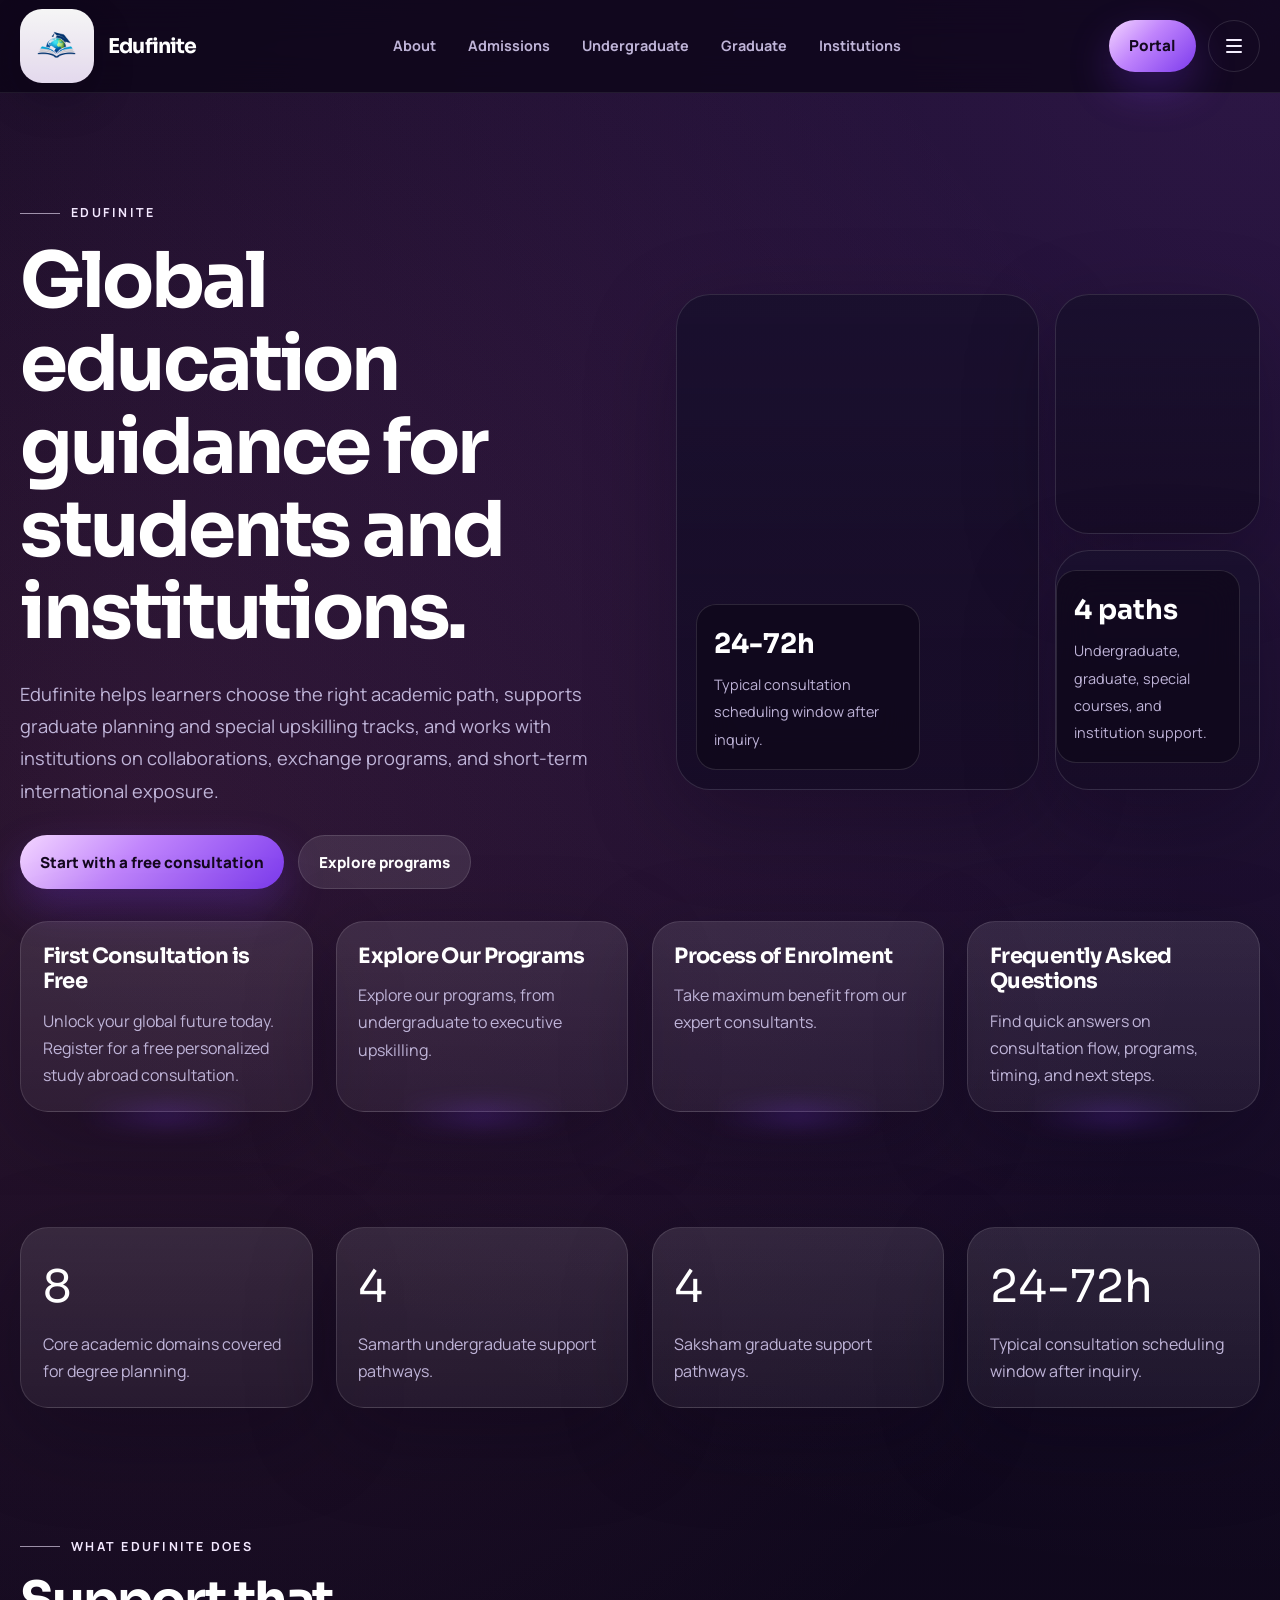
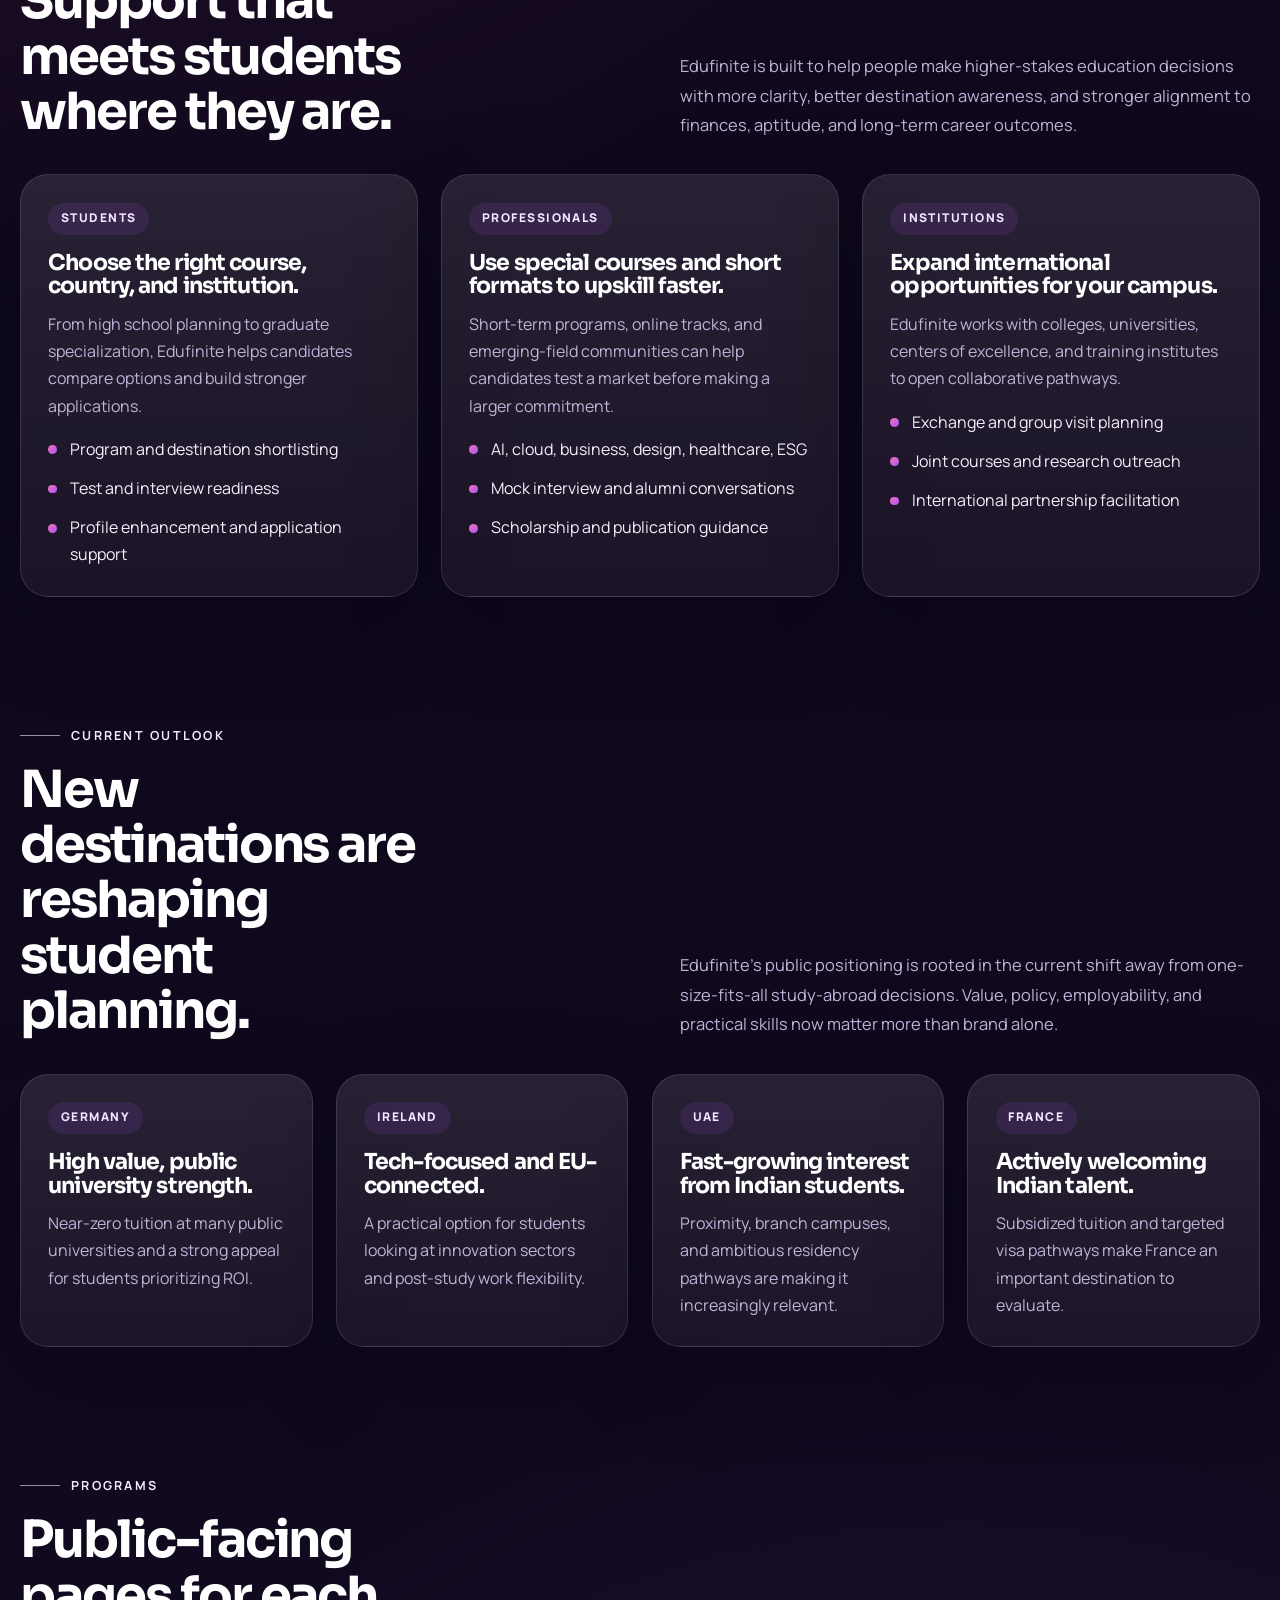
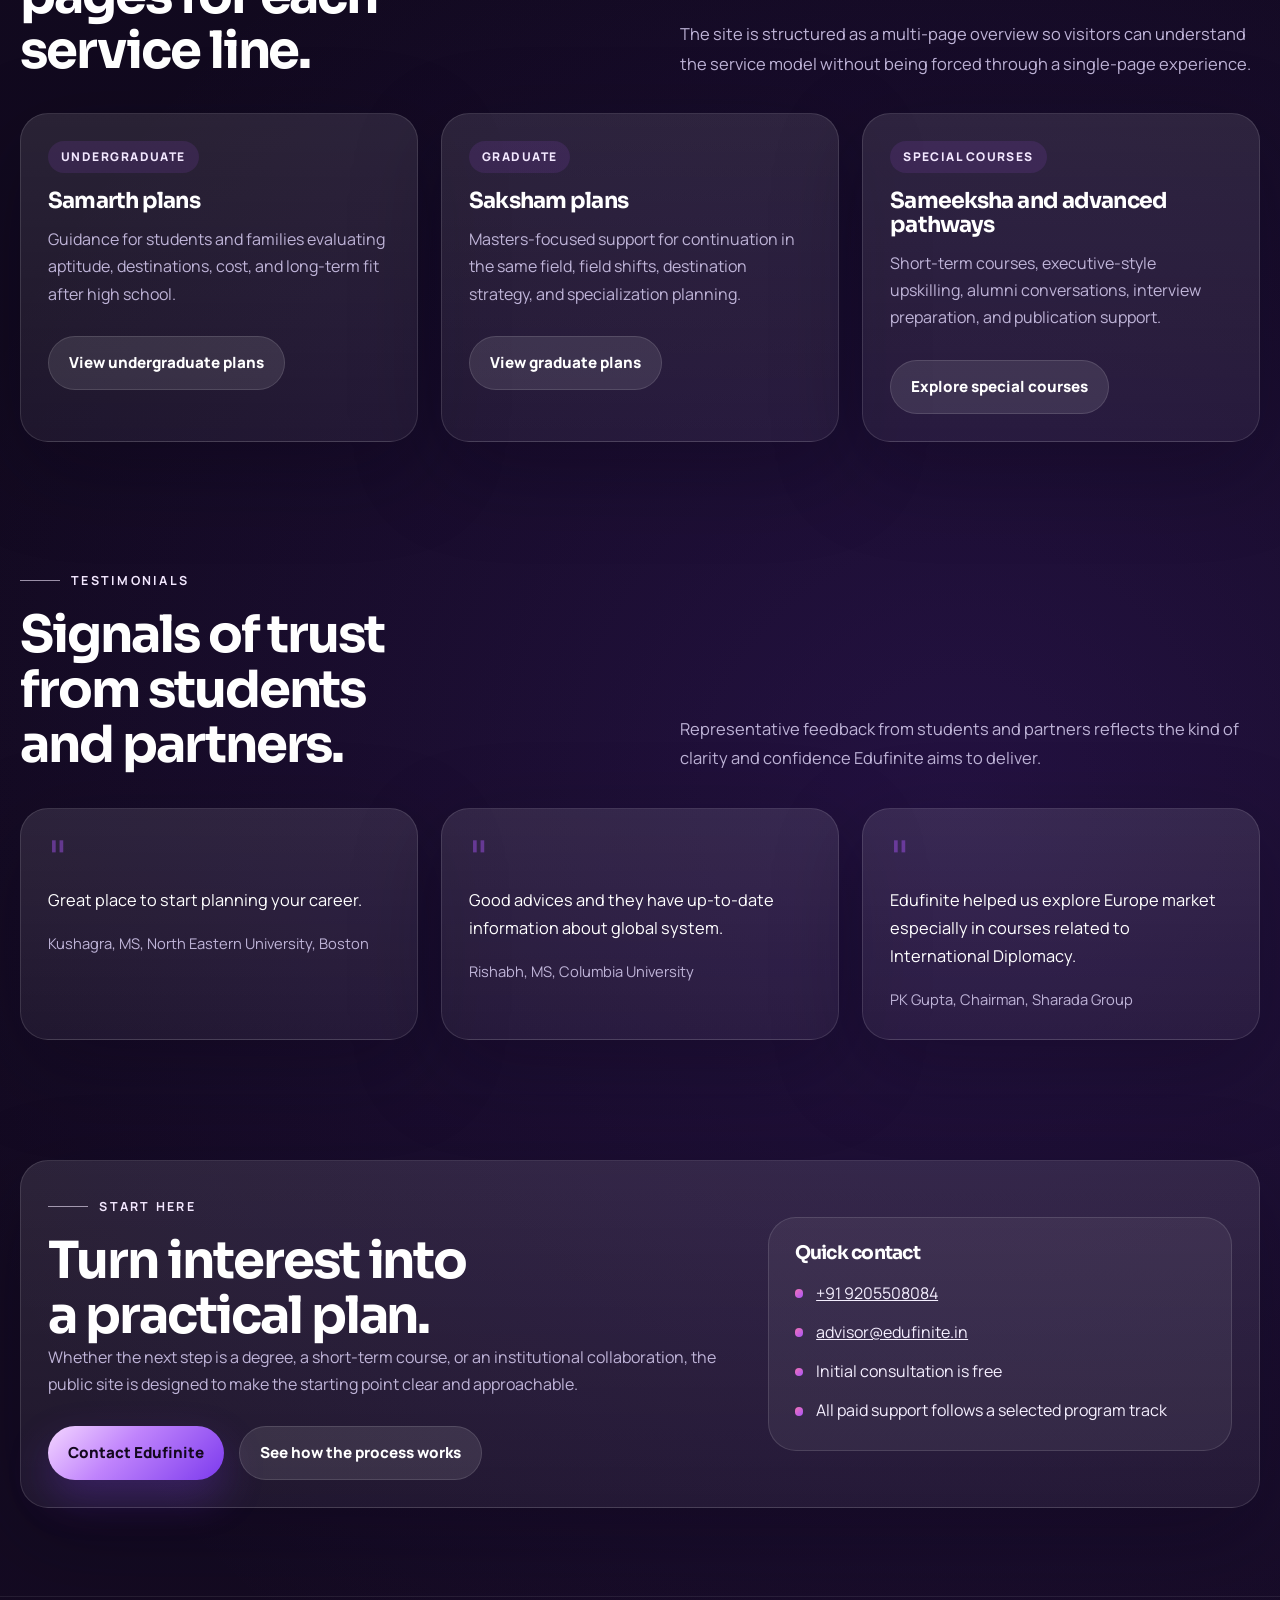
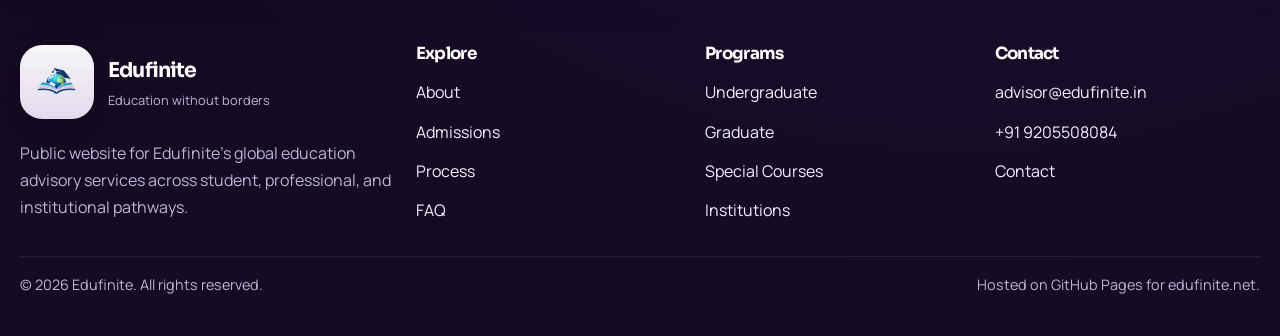
==== index.html @ 28344839 "Fix index hero boxes layout" ====
<!DOCTYPE html>
<html lang="en">
<head>
  <meta charset="UTF-8">
  <meta name="viewport" content="width=device-width, initial-scale=1.0">
  <title>Edufinite | Global Education Guidance</title>
  <meta name="description" content="Edufinite helps students and institutions navigate global education through admissions guidance, upskilling pathways, special courses, and international collaborations.">
  <link rel="preconnect" href="https://fonts.googleapis.com">
  <link rel="preconnect" href="https://fonts.gstatic.com" crossorigin>
  <link href="https://fonts.googleapis.com/css2?family=Manrope:wght@400;500;700;800&family=Sora:wght@400;600;700;800&display=swap" rel="stylesheet">
  <link rel="stylesheet" href="assets/site.css">
</head>
<body>
  <a class="skip-link" href="#main">Skip to content</a>
  <header class="site-header">
    <div class="shell nav-shell">
      <a class="brand" href="index.html" aria-label="Edufinite home">
        <span class="brand-mark"><img src="assets/logo-color-transparent.png" alt="Edufinite logo"></span>
        <span class="brand-text">
          <span class="brand-title">Edufinite</span>
          <span class="brand-subtitle">Education without borders</span>
        </span>
      </a>
      <nav class="nav-priority" aria-label="Quick links">
        <a href="about.html">About</a>
        <a href="admissions.html">Admissions</a>
        <a href="undergraduate.html">Undergraduate</a>
        <a href="graduate.html">Graduate</a>
        <a href="institutions.html">Institutions</a>
        <a href="contact.html">Contact</a>
      </nav>
      <div class="header-actions">
        <a class="button portal-button" href="https://portal.edufinite.net">Portal</a>
        <button class="nav-toggle" type="button" aria-expanded="false" aria-label="Toggle navigation" data-nav-toggle><span class="nav-toggle-icon" aria-hidden="true"></span></button>
      </div>
      <div class="nav" data-nav>
        <nav aria-label="Primary">
          <ul class="nav-links">
            <li><a data-nav-link href="index.html">Home</a></li>
            <li><a data-nav-link href="about.html">About</a></li>
            <li><a data-nav-link href="admissions.html">Admissions</a></li>
            <li><a data-nav-link href="undergraduate.html">Undergraduate</a></li>
            <li><a data-nav-link href="graduate.html">Graduate</a></li>
            <li><a data-nav-link href="special-courses.html">Special Courses</a></li>
            <li><a data-nav-link href="institutions.html">Institutions</a></li>
            <li><a data-nav-link href="process.html">Process</a></li>
            <li><a data-nav-link href="faq.html">FAQ</a></li>
            <li><a data-nav-link href="contact.html">Contact</a></li>
          </ul>
        </nav>
      </div>
    </div>
  </header>

  <main id="main">
    <section class="hero">
      <div class="shell hero-grid">
        <div class="hero-copy reveal">
          <div class="eyebrow">Edufinite</div>
          <h1>Global education guidance for students and institutions.</h1>
          <p class="lede">
            Edufinite helps learners choose the right academic path, supports graduate planning and special
            upskilling tracks, and works with institutions on collaborations, exchange programs, and short-term
            international exposure.
          </p>
          <div class="hero-actions">
            <a class="button" href="student-form.html">Start with a free consultation</a>
            <a class="button-secondary" href="#programs">Explore programs</a>
          </div>
        </div>
        <div class="hero-visual hero-showcase reveal">
          <div class="hero-photo large" style="--photo-url:url('https://images.pexels.com/photos/7972312/pexels-photo-7972312.jpeg?cs=srgb&dl=pexels-george-pak-7972312.jpg&fm=jpg');">
            <div class="floating-stat">
              <strong>24-72h</strong>
              <span>Typical consultation scheduling window after inquiry.</span>
            </div>
          </div>
          <div class="hero-photo-column">
            <div class="hero-photo small" style="--photo-url:url('https://images.pexels.com/photos/24394258/pexels-photo-24394258.jpeg?cs=srgb&dl=pexels-bruce-taylor-322737340-24394258.jpg&fm=jpg');"></div>
            <div class="hero-photo small" style="--photo-url:url('https://images.pexels.com/photos/6774149/pexels-photo-6774149.jpeg?cs=srgb&dl=pexels-kindelmedia-6774149.jpg&fm=jpg');">
              <div class="floating-stat secondary">
                <strong>4 paths</strong>
                <span>Undergraduate, graduate, special courses, and institution support.</span>
              </div>
            </div>
          </div>
        </div>
      </div>
      <div class="shell">
        <div class="metrics hero-meta">
          <a class="metric hero-meta-card reveal" href="student-form.html">
            <span class="hero-meta-card-title">First Consultation is Free</span>
            <span class="hero-meta-card-copy">Unlock your global future today. Register for a free personalized study abroad consultation.</span>
          </a>
          <a class="metric hero-meta-card reveal" href="#programs">
            <span class="hero-meta-card-title">Explore Our Programs</span>
            <span class="hero-meta-card-copy">Explore our programs, from undergraduate to executive upskilling.</span>
          </a>
          <a class="metric hero-meta-card reveal" href="process.html">
            <span class="hero-meta-card-title">Process of Enrolment</span>
            <span class="hero-meta-card-copy">Take maximum benefit from our expert consultants.</span>
          </a>
          <a class="metric hero-meta-card reveal" href="faq.html">
            <span class="hero-meta-card-title">Frequently Asked Questions</span>
            <span class="hero-meta-card-copy">Find quick answers on consultation flow, programs, timing, and next steps.</span>
          </a>
        </div>
      </div>
    </section>

    <section class="section">
      <div class="shell">
        <div class="metrics">
          <article class="metric reveal">
            <div class="metric-value">8</div>
            <div class="metric-label">Core academic domains covered for degree planning.</div>
          </article>
          <article class="metric reveal">
            <div class="metric-value">4</div>
            <div class="metric-label">Samarth undergraduate support pathways.</div>
          </article>
          <article class="metric reveal">
            <div class="metric-value">4</div>
            <div class="metric-label">Saksham graduate support pathways.</div>
          </article>
          <article class="metric reveal">
            <div class="metric-value">24-72h</div>
            <div class="metric-label">Typical consultation scheduling window after inquiry.</div>
          </article>
        </div>
      </div>
    </section>

    <section class="section">
      <div class="shell">
        <div class="section-header reveal">
          <div>
            <div class="eyebrow">What Edufinite Does</div>
            <h2 class="section-title">Support that meets students where they are.</h2>
          </div>
          <p class="section-copy">
            Edufinite is built to help people make higher-stakes education decisions with more clarity, better
            destination awareness, and stronger alignment to finances, aptitude, and long-term career outcomes.
          </p>
        </div>
        <div class="feature-grid">
          <article class="card reveal">
            <span class="kicker">Students</span>
            <h3>Choose the right course, country, and institution.</h3>
            <p>From high school planning to graduate specialization, Edufinite helps candidates compare options and build stronger applications.</p>
            <ul class="check-list">
              <li>Program and destination shortlisting</li>
              <li>Test and interview readiness</li>
              <li>Profile enhancement and application support</li>
            </ul>
          </article>
          <article class="card reveal">
            <span class="kicker">Professionals</span>
            <h3>Use special courses and short formats to upskill faster.</h3>
            <p>Short-term programs, online tracks, and emerging-field communities can help candidates test a market before making a larger commitment.</p>
            <ul class="check-list">
              <li>AI, cloud, business, design, healthcare, ESG</li>
              <li>Mock interview and alumni conversations</li>
              <li>Scholarship and publication guidance</li>
            </ul>
          </article>
          <article class="card reveal">
            <span class="kicker">Institutions</span>
            <h3>Expand international opportunities for your campus.</h3>
            <p>Edufinite works with colleges, universities, centers of excellence, and training institutes to open collaborative pathways.</p>
            <ul class="check-list">
              <li>Exchange and group visit planning</li>
              <li>Joint courses and research outreach</li>
              <li>International partnership facilitation</li>
            </ul>
          </article>
        </div>
      </div>
    </section>

    <section class="section">
      <div class="shell">
        <div class="section-header reveal">
          <div>
            <div class="eyebrow">Current Outlook</div>
            <h2 class="section-title">New destinations are reshaping student planning.</h2>
          </div>
          <p class="section-copy">
            Edufinite's public positioning is rooted in the current shift away from one-size-fits-all study-abroad
            decisions. Value, policy, employability, and practical skills now matter more than brand alone.
          </p>
        </div>
        <div class="grid-4">
          <article class="card reveal">
            <span class="kicker">Germany</span>
            <h3>High value, public university strength.</h3>
            <p>Near-zero tuition at many public universities and a strong appeal for students prioritizing ROI.</p>
          </article>
          <article class="card reveal">
            <span class="kicker">Ireland</span>
            <h3>Tech-focused and EU-connected.</h3>
            <p>A practical option for students looking at innovation sectors and post-study work flexibility.</p>
          </article>
          <article class="card reveal">
            <span class="kicker">UAE</span>
            <h3>Fast-growing interest from Indian students.</h3>
            <p>Proximity, branch campuses, and ambitious residency pathways are making it increasingly relevant.</p>
          </article>
          <article class="card reveal">
            <span class="kicker">France</span>
            <h3>Actively welcoming Indian talent.</h3>
            <p>Subsidized tuition and targeted visa pathways make France an important destination to evaluate.</p>
          </article>
        </div>
      </div>
    </section>

    <section class="section" id="programs">
      <div class="shell">
        <div class="section-header reveal">
          <div>
            <div class="eyebrow">Programs</div>
            <h2 class="section-title">Public-facing pages for each service line.</h2>
          </div>
          <p class="section-copy">
            The site is structured as a multi-page overview so visitors can understand the service model without
            being forced through a single-page experience.
          </p>
        </div>
        <div class="card-grid">
          <article class="card reveal">
            <span class="kicker">Undergraduate</span>
            <h3>Samarth plans</h3>
            <p>Guidance for students and families evaluating aptitude, destinations, cost, and long-term fit after high school.</p>
            <div class="button-row"><a class="button-secondary" href="undergraduate.html">View undergraduate plans</a></div>
          </article>
          <article class="card reveal">
            <span class="kicker">Graduate</span>
            <h3>Saksham plans</h3>
            <p>Masters-focused support for continuation in the same field, field shifts, destination strategy, and specialization planning.</p>
            <div class="button-row"><a class="button-secondary" href="graduate.html">View graduate plans</a></div>
          </article>
          <article class="card reveal">
            <span class="kicker">Special Courses</span>
            <h3>Sameeksha and advanced pathways</h3>
            <p>Short-term courses, executive-style upskilling, alumni conversations, interview preparation, and publication support.</p>
            <div class="button-row"><a class="button-secondary" href="special-courses.html">Explore special courses</a></div>
          </article>
        </div>
      </div>
    </section>

    <section class="section">
      <div class="shell">
        <div class="section-header reveal">
          <div>
            <div class="eyebrow">Testimonials</div>
            <h2 class="section-title">Signals of trust from students and partners.</h2>
          </div>
          <p class="section-copy">
            Representative feedback from students and partners reflects the kind of clarity and confidence Edufinite aims to deliver.
          </p>
        </div>
        <div class="quote-grid">
          <article class="quote reveal">
            <div class="quote-mark">"</div>
            <p>Great place to start planning your career.</p>
            <div class="quote-meta">Kushagra, MS, North Eastern University, Boston</div>
          </article>
          <article class="quote reveal">
            <div class="quote-mark">"</div>
            <p>Good advices and they have up-to-date information about global system.</p>
            <div class="quote-meta">Rishabh, MS, Columbia University</div>
          </article>
          <article class="quote reveal">
            <div class="quote-mark">"</div>
            <p>Edufinite helped us explore Europe market especially in courses related to International Diplomacy.</p>
            <div class="quote-meta">PK Gupta, Chairman, Sharada Group</div>
          </article>
        </div>
      </div>
    </section>

    <section class="section">
      <div class="shell">
        <article class="callout reveal">
          <div>
            <div class="eyebrow">Start Here</div>
            <h2 class="section-title">Turn interest into a practical plan.</h2>
            <p>
              Whether the next step is a degree, a short-term course, or an institutional collaboration, the public
              site is designed to make the starting point clear and approachable.
            </p>
            <div class="button-row">
              <a class="button" href="contact.html">Contact Edufinite</a>
              <a class="button-secondary" href="process.html">See how the process works</a>
            </div>
          </div>
          <div class="split-card">
            <h3>Quick contact</h3>
            <ul class="check-list">
              <li><a href="tel:+919205508084">+91 9205508084</a></li>
              <li><a href="mailto:advisor@edufinite.in">advisor@edufinite.in</a></li>
              <li>Initial consultation is free</li>
              <li>All paid support follows a selected program track</li>
            </ul>
          </div>
        </article>
      </div>
    </section>
  </main>

  <footer class="site-footer">
    <div class="shell">
      <div class="footer-grid">
        <div>
          <a class="brand" href="index.html">
            <span class="brand-mark"><img src="assets/logo-color-transparent.png" alt="Edufinite logo"></span>
            <span class="brand-text">
              <span class="brand-title">Edufinite</span>
              <span class="brand-subtitle">Education without borders</span>
            </span>
          </a>
          <p class="footer-copy" style="margin-top:1rem;">
            Public website for Edufinite's global education advisory services across student, professional, and institutional pathways.
          </p>
        </div>
        <div>
          <h3 class="footer-title">Explore</h3>
          <ul class="footer-list">
            <li><a href="about.html">About</a></li>
            <li><a href="admissions.html">Admissions</a></li>
            <li><a href="process.html">Process</a></li>
            <li><a href="faq.html">FAQ</a></li>
          </ul>
        </div>
        <div>
          <h3 class="footer-title">Programs</h3>
          <ul class="footer-list">
            <li><a href="undergraduate.html">Undergraduate</a></li>
            <li><a href="graduate.html">Graduate</a></li>
            <li><a href="special-courses.html">Special Courses</a></li>
            <li><a href="institutions.html">Institutions</a></li>
          </ul>
        </div>
        <div>
          <h3 class="footer-title">Contact</h3>
          <ul class="footer-list">
            <li><a href="mailto:advisor@edufinite.in">advisor@edufinite.in</a></li>
            <li><a href="tel:+919205508084">+91 9205508084</a></li>
            <li><a href="contact.html">Contact</a></li>
          </ul>
        </div>
      </div>
      <div class="footer-bottom">
        <span>© 2026 Edufinite. All rights reserved.</span>
        <span>Hosted on GitHub Pages for edufinite.net.</span>
      </div>
    </div>
  </footer>

  <script src="assets/site.js"></script>
</body>
</html>
---- assets/site.css ----
:root {
  --bg: #0d071b;
  --bg-elevated: #190d32;
  --bg-deep: #070311;
  --surface: rgba(255, 255, 255, 0.08);
  --surface-strong: rgba(255, 255, 255, 0.12);
  --line: rgba(255, 255, 255, 0.12);
  --line-strong: rgba(168, 85, 247, 0.34);
  --text: #f5efff;
  --muted: #bfb4d8;
  --heading: #ffffff;
  --accent: #a855f7;
  --accent-strong: #7c3aed;
  --accent-soft: #f3e8ff;
  --support: #f472b6;
  --support-soft: #fde7f3;
  --paper: #fcf9ff;
  --paper-line: #e3dbf0;
  --paper-text: #24193b;
  --paper-muted: #6f6485;
  --shadow: 0 28px 90px rgba(8, 3, 18, 0.28);
  --radius-sm: 18px;
  --radius: 28px;
  --radius-lg: 40px;
  --max-width: 1240px;
}

*,
*::before,
*::after {
  box-sizing: border-box;
}

html {
  scroll-behavior: smooth;
}

body {
  margin: 0;
  font-family: "Manrope", -apple-system, BlinkMacSystemFont, "Segoe UI", sans-serif;
  color: var(--text);
  background:
    radial-gradient(circle at top right, rgba(168, 85, 247, 0.18), transparent 30%),
    radial-gradient(circle at 10% 16%, rgba(244, 114, 182, 0.12), transparent 24%),
    radial-gradient(circle at 75% 78%, rgba(124, 58, 237, 0.16), transparent 26%),
    linear-gradient(180deg, #12091f 0%, #0f081c 40%, #150b23 100%);
  min-height: 100vh;
  line-height: 1.7;
  font-size: 16px;
  overflow-x: hidden;
}

body.page-light {
  color: var(--paper-text);
  background:
    radial-gradient(circle at top right, rgba(168, 85, 247, 0.12), transparent 28%),
    radial-gradient(circle at 15% 18%, rgba(244, 114, 182, 0.08), transparent 20%),
    linear-gradient(180deg, #fbf7ff 0%, #ffffff 44%, #faf7fe 100%);
}

img {
  max-width: 100%;
  display: block;
}

a {
  color: inherit;
}

button,
input,
textarea,
select {
  font: inherit;
}

.shell {
  width: min(calc(100% - 2.5rem), var(--max-width));
  margin: 0 auto;
}

.eyebrow {
  display: inline-flex;
  align-items: center;
  gap: 0.7rem;
  margin-bottom: 1rem;
  color: var(--accent-soft);
  font-size: 0.78rem;
  font-weight: 700;
  letter-spacing: 0.18em;
  text-transform: uppercase;
}

.page-light .eyebrow {
  color: var(--accent-strong);
}

.eyebrow::before {
  content: "";
  width: 2.5rem;
  height: 1px;
  background: currentColor;
  opacity: 0.6;
}

h1,
h2,
h3,
h4 {
  margin: 0;
  font-family: "Sora", "Manrope", sans-serif;
  color: var(--heading);
  letter-spacing: -0.04em;
  line-height: 1.08;
}

.page-light h1,
.page-light h2,
.page-light h3,
.page-light h4 {
  color: #10263a;
}

p {
  margin: 0;
}

.muted,
.lede,
.section-copy,
.card p,
.list-muted li,
.table-note,
.footer-copy,
.metric-label,
.mini-copy,
.page-intro p,
.faq-list p,
.quote-meta,
.timeline-copy,
.form-note,
.kicker-copy,
.callout p,
.split-copy p {
  color: var(--muted);
}

.page-light .muted,
.page-light .lede,
.page-light .section-copy,
.page-light .card p,
.page-light .list-muted li,
.page-light .table-note,
.page-light .footer-copy,
.page-light .metric-label,
.page-light .mini-copy,
.page-light .page-intro p,
.page-light .faq-list p,
.page-light .quote-meta,
.page-light .timeline-copy,
.page-light .form-note,
.page-light .kicker-copy,
.page-light .callout p,
.page-light .split-copy p {
  color: var(--paper-muted);
}

.skip-link {
  position: absolute;
  left: 1rem;
  top: -10rem;
  padding: 0.85rem 1rem;
  border-radius: 999px;
  background: var(--accent);
  color: #03131f;
  font-weight: 700;
  z-index: 200;
}

.skip-link:focus {
  top: 1rem;
}

.site-header {
  position: sticky;
  top: 0;
  z-index: 120;
  backdrop-filter: blur(18px);
  background: rgba(12, 5, 22, 0.74);
  border-bottom: 1px solid rgba(255, 255, 255, 0.08);
}

.page-light .site-header {
  background: rgba(252, 249, 255, 0.84);
  border-bottom-color: rgba(36, 25, 59, 0.08);
}

.nav-shell {
  display: flex;
  align-items: center;
  justify-content: space-between;
  gap: 1.75rem;
  min-height: 5.75rem;
}

.brand {
  display: inline-flex;
  align-items: center;
  gap: 0.9rem;
  text-decoration: none;
}

.brand-mark {
  width: 4.6rem;
  height: 4.6rem;
  padding: 0.2rem;
  border-radius: 22px;
  background: linear-gradient(180deg, rgba(255, 255, 255, 0.96), rgba(246, 235, 255, 0.92));
  box-shadow: 0 16px 40px rgba(8, 3, 18, 0.22);
  display: grid;
  place-items: center;
  flex-shrink: 0;
}

.brand-mark img {
  width: 100%;
  height: 100%;
  object-fit: contain;
}

.brand-text {
  display: grid;
  gap: 0.12rem;
}

.brand-title {
  font-family: "Sora", "Manrope", sans-serif;
  font-weight: 700;
  color: var(--heading);
  font-size: 1.28rem;
  letter-spacing: -0.04em;
}

.page-light .brand-title {
  color: #10263a;
}

.brand-subtitle {
  font-size: 0.8rem;
  color: var(--muted);
}

.site-header .brand-subtitle {
  display: none;
}

.page-light .brand-subtitle {
  color: var(--paper-muted);
}

.nav-toggle {
  display: none;
  width: 3.25rem;
  height: 3.25rem;
  padding: 0;
  border-radius: 999px;
  border: 1px solid var(--line);
  background: transparent;
  color: inherit;
  align-items: center;
  justify-content: center;
  font-size: 0;
  flex-shrink: 0;
}

.header-actions {
  display: flex;
  align-items: center;
  gap: 0.75rem;
  margin-left: auto;
  flex-shrink: 0;
}

.portal-button {
  white-space: nowrap;
}

.nav-toggle-icon {
  position: relative;
  display: block;
  width: 1rem;
  height: 2px;
  border-radius: 999px;
  background: currentColor;
}

.nav-toggle-icon::before,
.nav-toggle-icon::after {
  content: "";
  position: absolute;
  left: 0;
  width: 1rem;
  height: 2px;
  border-radius: 999px;
  background: currentColor;
}

.nav-toggle-icon::before {
  top: -6px;
}

.nav-toggle-icon::after {
  top: 6px;
}

.nav-priority {
  display: none;
  align-items: center;
  gap: 0.25rem;
  margin-left: auto;
  margin-right: 0.75rem;
}

.nav-priority a {
  display: inline-flex;
  align-items: center;
  min-height: 2.75rem;
  padding: 0 0.88rem;
  border-radius: 999px;
  text-decoration: none;
  color: var(--muted);
  font-size: 0.9rem;
  font-weight: 700;
  transition: color 0.2s ease, background 0.2s ease;
}

.page-light .nav-priority a {
  color: var(--paper-muted);
}

.nav-priority a:hover,
.nav-priority a[aria-current="page"] {
  color: var(--heading);
  background: rgba(255, 255, 255, 0.08);
}

.page-light .nav-priority a:hover,
.page-light .nav-priority a[aria-current="page"] {
  color: #24193b;
  background: rgba(124, 58, 237, 0.08);
}

.nav {
  display: flex;
  align-items: center;
  gap: 1rem;
  margin-left: auto;
}

.nav-links {
  display: flex;
  align-items: center;
  gap: 0.25rem;
  margin: 0;
  padding: 0;
  list-style: none;
}

.nav-links a {
  display: inline-flex;
  align-items: center;
  min-height: 2.85rem;
  padding: 0 0.82rem;
  border-radius: 999px;
  text-decoration: none;
  color: var(--muted);
  font-size: 0.9rem;
  font-weight: 700;
  transition: color 0.2s ease, background 0.2s ease;
}

.page-light .nav-links a {
  color: var(--paper-muted);
}

.nav-links a:hover,
.nav-links a[aria-current="page"] {
  color: var(--heading);
  background: rgba(255, 255, 255, 0.08);
}

.page-light .nav-links a:hover,
.page-light .nav-links a[aria-current="page"] {
  color: #10263a;
  background: rgba(16, 38, 58, 0.06);
}

.nav-actions {
  display: flex;
  align-items: center;
  gap: 0.85rem;
}

.button,
.button-secondary,
.button-ghost {
  display: inline-flex;
  align-items: center;
  justify-content: center;
  gap: 0.55rem;
  min-height: 3.2rem;
  padding: 0.82rem 1.25rem;
  border-radius: 999px;
  text-decoration: none;
  font-size: 0.95rem;
  font-weight: 800;
  transition: transform 0.2s ease, box-shadow 0.2s ease, border-color 0.2s ease, background 0.2s ease;
}

.button:hover,
.button-secondary:hover,
.button-ghost:hover {
  transform: translateY(-1px);
}

.button {
  color: #14081f;
  background: linear-gradient(135deg, #f4d6ff 0%, #c084fc 42%, #7c3aed 100%);
  box-shadow: 0 18px 42px rgba(124, 58, 237, 0.28);
}

.button-secondary {
  color: var(--heading);
  background: rgba(255, 255, 255, 0.1);
  border: 1px solid var(--line);
}

.page-light .button-secondary {
  color: #24193b;
  background: rgba(124, 58, 237, 0.05);
  border-color: rgba(124, 58, 237, 0.12);
}

.button-ghost {
  color: var(--text);
  border: 1px dashed rgba(255, 255, 255, 0.18);
}

.page-light .button-ghost {
  color: #10263a;
  border-color: rgba(16, 38, 58, 0.18);
}

.button.disabled {
  pointer-events: none;
  opacity: 0.72;
}

main {
  display: block;
}

.hero {
  position: relative;
  overflow: hidden;
  padding: 6.35rem 0 5.2rem;
}

.hero-grid {
  display: grid;
  grid-template-columns: minmax(0, 1.02fr) minmax(360px, 0.98fr);
  gap: 3rem;
  align-items: center;
}

.hero-copy h1 {
  font-size: clamp(3.45rem, 6vw, 6.1rem);
  max-width: 10.5ch;
}

.hero-copy .lede {
  max-width: 56ch;
  margin-top: 1.45rem;
  font-size: 1.14rem;
  line-height: 1.78;
}

.hero-actions,
.page-actions,
.button-row {
  display: flex;
  flex-wrap: wrap;
  gap: 0.9rem;
  margin-top: 1.75rem;
}

.hero-meta {
  margin-top: 2rem;
}

.hero-meta-card {
  text-decoration: none;
  display: block;
  min-height: 100%;
  position: relative;
  cursor: pointer;
  border-color: rgba(255, 255, 255, 0.14);
  box-shadow:
    0 22px 56px rgba(8, 3, 18, 0.28),
    0 0 0 1px rgba(255, 255, 255, 0.02) inset;
  transition: transform 0.2s ease, border-color 0.2s ease, background 0.2s ease, box-shadow 0.2s ease;
}

.hero-meta-card::after {
  content: "";
  position: absolute;
  left: 10%;
  right: 10%;
  bottom: -16px;
  height: 24px;
  border-radius: 999px;
  background: radial-gradient(circle, rgba(124, 58, 237, 0.28) 0%, rgba(124, 58, 237, 0) 72%);
  filter: blur(10px);
  opacity: 0.85;
  pointer-events: none;
}

.hero-meta-card:hover {
  transform: translateY(-5px);
  border-color: rgba(192, 132, 252, 0.42);
  box-shadow:
    0 30px 72px rgba(20, 8, 31, 0.34),
    0 0 0 1px rgba(212, 170, 255, 0.08) inset;
}

.hero-meta-card-title {
  display: block;
  color: var(--heading);
  font-family: "Sora", "Manrope", sans-serif;
  font-size: 1.32rem;
  font-weight: 700;
  line-height: 1.2;
  letter-spacing: -0.03em;
  margin-bottom: 0.8rem;
}

.hero-meta-card-copy {
  display: block;
  color: var(--muted);
  font-size: 1rem;
  line-height: 1.7;
}

.pill {
  display: inline-flex;
  align-items: center;
  gap: 0.5rem;
  padding: 0.7rem 0.95rem;
  border-radius: 999px;
  background: rgba(255, 255, 255, 0.09);
  color: var(--muted);
  font-size: 0.9rem;
  font-weight: 700;
  border: 1px solid rgba(255, 255, 255, 0.08);
}

.page-light .hero-meta-card {
  box-shadow:
    0 22px 56px rgba(16, 38, 58, 0.1),
    0 0 0 1px rgba(124, 58, 237, 0.03) inset;
}

.page-light .hero-meta-card-title {
  color: #10263a;
}

.page-light .hero-meta-card-copy,
.page-light .pill {
  color: var(--paper-muted);
}

.page-light .hero-meta-card:hover {
  border-color: rgba(124, 58, 237, 0.22);
  box-shadow:
    0 28px 68px rgba(68, 33, 121, 0.14),
    0 0 0 1px rgba(124, 58, 237, 0.06) inset;
}

.hero-visual,
.page-visual {
  position: relative;
  min-height: 31rem;
}

.constellation {
  position: absolute;
  inset: 0;
  border-radius: var(--radius-lg);
  background:
    linear-gradient(180deg, rgba(255, 255, 255, 0.1), rgba(255, 255, 255, 0.04)),
    radial-gradient(circle at top left, rgba(168, 85, 247, 0.36), transparent 38%),
    radial-gradient(circle at 85% 20%, rgba(244, 114, 182, 0.18), transparent 30%),
    radial-gradient(circle at 70% 72%, rgba(124, 58, 237, 0.34), transparent 32%),
    linear-gradient(160deg, rgba(20, 8, 31, 0.96), rgba(40, 18, 61, 0.94));
  border: 1px solid rgba(255, 255, 255, 0.1);
  box-shadow: var(--shadow);
  overflow: hidden;
}

.constellation::before,
.constellation::after {
  content: "";
  position: absolute;
  inset: 0;
}

.constellation::before {
  background-image:
    linear-gradient(rgba(255, 255, 255, 0.06) 1px, transparent 1px),
    linear-gradient(90deg, rgba(255, 255, 255, 0.06) 1px, transparent 1px);
  background-size: 4.8rem 4.8rem;
  mask-image: radial-gradient(circle at center, #000 20%, transparent 78%);
}

.constellation::after {
  background:
    radial-gradient(circle at 24% 38%, rgba(255, 255, 255, 0.8) 0 0.16rem, transparent 0.17rem),
    radial-gradient(circle at 72% 30%, rgba(255, 255, 255, 0.7) 0 0.14rem, transparent 0.15rem),
    radial-gradient(circle at 63% 62%, rgba(255, 255, 255, 0.7) 0 0.12rem, transparent 0.13rem),
    radial-gradient(circle at 37% 71%, rgba(255, 255, 255, 0.7) 0 0.12rem, transparent 0.13rem);
  opacity: 0.7;
}

.hero-panel {
  position: absolute;
  inset: auto 1.5rem 1.5rem;
  display: grid;
  gap: 0.9rem;
  max-width: 21rem;
}

.mini-card {
  padding: 1rem 1.15rem;
  border-radius: 18px;
  background: rgba(15, 7, 26, 0.7);
  border: 1px solid rgba(255, 255, 255, 0.1);
  backdrop-filter: blur(16px);
}

.mini-title {
  color: var(--heading);
  font-weight: 800;
  margin-bottom: 0.3rem;
}

.mini-copy {
  font-size: 0.92rem;
}

.page-hero {
  padding: 4.9rem 0 3rem;
}

.page-intro {
  display: grid;
  grid-template-columns: minmax(0, 1.05fr) minmax(320px, 0.95fr);
  gap: 2.6rem;
  align-items: center;
}

.page-intro h1 {
  font-size: clamp(3rem, 5.2vw, 5rem);
  max-width: 11ch;
}

.page-intro p {
  margin-top: 1.35rem;
  max-width: 55ch;
  font-size: 1.08rem;
  line-height: 1.8;
}

.page-badges {
  display: flex;
  flex-wrap: wrap;
  gap: 0.75rem;
  margin-top: 1.4rem;
}

.visual-orb {
  position: absolute;
  border-radius: 50%;
  filter: blur(1px);
  opacity: 0.95;
}

.visual-orb.one {
  width: 12rem;
  height: 12rem;
  top: 2rem;
  right: 2rem;
  background: radial-gradient(circle, rgba(168, 85, 247, 0.75) 0%, rgba(168, 85, 247, 0.06) 70%);
}

.visual-orb.two {
  width: 10rem;
  height: 10rem;
  bottom: 3rem;
  left: 2rem;
  background: radial-gradient(circle, rgba(244, 114, 182, 0.52) 0%, rgba(244, 114, 182, 0.04) 72%);
}

.visual-orb.three {
  width: 16rem;
  height: 16rem;
  bottom: -2rem;
  right: 28%;
  background: radial-gradient(circle, rgba(124, 58, 237, 0.6) 0%, rgba(124, 58, 237, 0.05) 74%);
}

.section {
  padding: 2rem 0 5.5rem;
}

.section-header {
  display: flex;
  justify-content: space-between;
  align-items: end;
  gap: 2rem;
  margin-bottom: 2.2rem;
}

.section-title {
  font-size: clamp(2.2rem, 4vw, 3.65rem);
  max-width: 11ch;
}

.section-copy {
  max-width: 58ch;
  font-size: 1.03rem;
  line-height: 1.78;
}

.grid-2,
.grid-3,
.grid-4,
.metrics,
.quote-grid,
.timeline,
.split-grid,
.card-grid,
.feature-grid {
  display: grid;
  gap: 1.45rem;
}

.grid-2,
.split-grid {
  grid-template-columns: repeat(2, minmax(0, 1fr));
}

.grid-3,
.card-grid {
  grid-template-columns: repeat(3, minmax(0, 1fr));
}

.grid-4,
.metrics {
  grid-template-columns: repeat(4, minmax(0, 1fr));
}

.feature-grid {
  grid-template-columns: repeat(3, minmax(0, 1fr));
}

.quote-grid {
  grid-template-columns: repeat(3, minmax(0, 1fr));
}

.timeline {
  grid-template-columns: repeat(3, minmax(0, 1fr));
}

.card,
.metric,
.quote,
.timeline-card,
.table-wrap,
.callout,
.portal-card,
.faq-card,
.form-panel {
  border-radius: var(--radius);
  background: linear-gradient(180deg, rgba(255, 255, 255, 0.1), rgba(255, 255, 255, 0.05));
  border: 1px solid var(--line);
  box-shadow: var(--shadow);
}

.page-light .card,
.page-light .metric,
.page-light .quote,
.page-light .timeline-card,
.page-light .table-wrap,
.page-light .callout,
.page-light .portal-card,
.page-light .faq-card,
.page-light .form-panel {
  background: rgba(255, 255, 255, 0.92);
  border-color: rgba(16, 38, 58, 0.08);
  box-shadow: 0 20px 60px rgba(16, 38, 58, 0.08);
}

.card,
.quote,
.timeline-card,
.callout,
.portal-card,
.faq-card,
.form-panel {
  padding: 1.7rem;
}

.card h3,
.quote h3,
.timeline-card h3,
.portal-card h3,
.faq-card h3,
.form-panel h3 {
  margin-bottom: 0.8rem;
  font-size: 1.38rem;
}

.card .kicker,
.mini-kicker,
.table-kicker {
  display: inline-flex;
  align-items: center;
  min-height: 2rem;
  padding: 0 0.8rem;
  border-radius: 999px;
  background: rgba(168, 85, 247, 0.12);
  color: var(--accent-soft);
  font-size: 0.75rem;
  font-weight: 800;
  letter-spacing: 0.12em;
  text-transform: uppercase;
}

.page-light .card .kicker,
.page-light .mini-kicker,
.page-light .table-kicker {
  color: var(--accent-strong);
  background: rgba(168, 85, 247, 0.12);
}

.card h3 {
  margin-top: 1rem;
}

.list,
.check-list,
.footer-list {
  margin: 1rem 0 0;
  padding: 0;
  list-style: none;
  display: grid;
  gap: 0.75rem;
}

.check-list li {
  position: relative;
  padding-left: 1.35rem;
}

.check-list li::before {
  content: "";
  position: absolute;
  left: 0;
  top: 0.6rem;
  width: 0.55rem;
  height: 0.55rem;
  border-radius: 50%;
  background: linear-gradient(135deg, var(--support), var(--accent));
}

.metric {
  padding: 1.35rem;
}

.metric-value {
  font-family: "Sora", "Manrope", sans-serif;
  font-size: clamp(1.7rem, 4vw, 2.8rem);
  color: var(--heading);
  margin-bottom: 0.35rem;
}

.page-light .metric-value {
  color: #10263a;
}

.quote {
  min-height: 100%;
}

.quote-mark {
  font-family: "Sora", sans-serif;
  font-size: 2.8rem;
  line-height: 1;
  color: rgba(168, 85, 247, 0.45);
  margin-bottom: 0.4rem;
}

.quote p {
  color: var(--heading);
  font-size: 1.02rem;
}

.page-light .quote p {
  color: #10263a;
}

.quote-meta {
  margin-top: 1rem;
  font-size: 0.92rem;
}

.table-wrap {
  overflow: hidden;
}

table {
  width: 100%;
  border-collapse: collapse;
}

thead {
  background: rgba(255, 255, 255, 0.04);
}

.page-light thead {
  background: rgba(16, 38, 58, 0.03);
}

th,
td {
  padding: 1rem 1.1rem;
  text-align: left;
  vertical-align: top;
  border-bottom: 1px solid rgba(255, 255, 255, 0.08);
}

.page-light th,
.page-light td {
  border-bottom-color: rgba(16, 38, 58, 0.08);
}

th {
  font-size: 0.82rem;
  text-transform: uppercase;
  letter-spacing: 0.12em;
  color: var(--muted);
}

.page-light th {
  color: var(--paper-muted);
}

td strong {
  display: block;
  color: var(--heading);
  margin-bottom: 0.2rem;
}

.page-light td strong {
  color: #10263a;
}

.table-note {
  padding: 1rem 1.2rem 1.25rem;
  font-size: 0.95rem;
}

.timeline-card {
  position: relative;
  padding-top: 3.2rem;
}

.timeline-step {
  position: absolute;
  top: 1.1rem;
  left: 1.2rem;
  width: 2rem;
  height: 2rem;
  display: grid;
  place-items: center;
  border-radius: 50%;
  background: linear-gradient(135deg, var(--accent), var(--support));
  color: #14081f;
  font-weight: 900;
}

.timeline-copy {
  margin-top: 0.7rem;
}

.split-card {
  padding: 1.6rem;
  border-radius: var(--radius);
  border: 1px solid var(--line);
  background: rgba(255, 255, 255, 0.06);
}

.page-light .split-card {
  border-color: rgba(16, 38, 58, 0.08);
  background: rgba(16, 38, 58, 0.03);
}

.split-card h3 {
  margin-bottom: 0.8rem;
}

.callout {
  display: grid;
  grid-template-columns: minmax(0, 1.2fr) minmax(280px, 0.8fr);
  gap: 1.5rem;
  align-items: center;
}

.callout strong {
  color: var(--heading);
}

.page-light .callout strong {
  color: #10263a;
}

.portal-grid {
  display: grid;
  grid-template-columns: repeat(2, minmax(0, 1fr));
  gap: 1.2rem;
}

.route-grid {
  display: grid;
  grid-template-columns: repeat(2, minmax(0, 1fr));
  gap: 1.2rem;
}

.route-card {
  position: relative;
  overflow: hidden;
  display: flex;
  flex-direction: column;
  justify-content: space-between;
  min-height: 19rem;
  padding: 2rem;
  border-radius: var(--radius-lg);
  text-decoration: none;
  background:
    radial-gradient(circle at top right, rgba(168, 85, 247, 0.18), transparent 28%),
    linear-gradient(180deg, rgba(255, 255, 255, 0.96), rgba(246, 238, 255, 0.94));
  border: 1px solid rgba(124, 58, 237, 0.12);
  box-shadow: 0 20px 60px rgba(16, 38, 58, 0.08);
  transition: transform 0.2s ease, border-color 0.2s ease, box-shadow 0.2s ease;
}

.route-card:hover {
  transform: translateY(-2px);
  border-color: rgba(124, 58, 237, 0.28);
  box-shadow: 0 24px 70px rgba(68, 33, 121, 0.12);
}

.route-card::after {
  content: "";
  position: absolute;
  inset: auto -3rem -3rem auto;
  width: 11rem;
  height: 11rem;
  border-radius: 50%;
  background: radial-gradient(circle, rgba(168, 85, 247, 0.18) 0%, transparent 70%);
}

.route-title {
  color: #10263a;
  font-size: clamp(1.9rem, 3vw, 2.8rem);
}

.route-copy {
  margin-top: 0.9rem;
  max-width: 28rem;
  color: var(--paper-muted);
  font-size: 1rem;
  line-height: 1.75;
}

.route-meta {
  display: inline-flex;
  align-items: center;
  justify-content: center;
  width: fit-content;
  min-height: 3.1rem;
  margin-top: 1.6rem;
  padding: 0.75rem 1.15rem;
  border-radius: 999px;
  background: rgba(124, 58, 237, 0.08);
  border: 1px solid rgba(124, 58, 237, 0.12);
  color: #24193b;
  font-weight: 800;
}

.portal-card {
  position: relative;
  overflow: hidden;
}

.portal-card::after {
  content: "";
  position: absolute;
  inset: auto -3rem -3rem auto;
  width: 11rem;
  height: 11rem;
  border-radius: 50%;
  background: radial-gradient(circle, rgba(168, 85, 247, 0.22) 0%, transparent 70%);
}

.faq-list {
  display: grid;
  gap: 1rem;
}

details.faq-item {
  border-radius: 20px;
  border: 1px solid var(--line);
  background: rgba(255, 255, 255, 0.06);
  overflow: hidden;
}

.page-light details.faq-item {
  border-color: rgba(16, 38, 58, 0.08);
  background: rgba(255, 255, 255, 0.9);
}

details.faq-item summary {
  list-style: none;
  cursor: pointer;
  padding: 1rem 1.2rem;
  font-weight: 800;
  color: var(--heading);
  display: flex;
  align-items: center;
  justify-content: space-between;
  gap: 1rem;
}

.page-light details.faq-item summary {
  color: #10263a;
}

details.faq-item summary::-webkit-details-marker {
  display: none;
}

.faq-answer {
  padding: 0 1.2rem 1.2rem;
}

.info-strip {
  margin-top: 1.6rem;
  display: flex;
  flex-wrap: wrap;
  gap: 0.85rem;
}

.info-chip {
  padding: 0.75rem 0.95rem;
  border-radius: 14px;
  border: 1px solid var(--line);
  background: rgba(255, 255, 255, 0.05);
  font-size: 0.92rem;
}

.page-light .info-chip {
  border-color: rgba(124, 58, 237, 0.1);
  background: rgba(124, 58, 237, 0.04);
}

.hero-showcase {
  display: grid;
  grid-template-columns: minmax(0, 1.15fr) minmax(180px, 0.65fr);
  gap: 1rem;
  align-items: stretch;
}

.hero-photo-column {
  display: grid;
  gap: 1rem;
}

.hero-photo {
  position: relative;
  overflow: hidden;
  border-radius: calc(var(--radius-lg) - 6px);
  box-shadow: var(--shadow);
  border: 1px solid rgba(255, 255, 255, 0.12);
  background-color: #1a102f;
  background-image: linear-gradient(180deg, rgba(20, 8, 31, 0.08), rgba(20, 8, 31, 0.38)), var(--photo-url);
  background-size: cover;
  background-position: center;
}

.hero-photo::after {
  content: "";
  position: absolute;
  inset: 0;
  background: linear-gradient(180deg, transparent 20%, rgba(20, 8, 31, 0.18) 100%);
}

.hero-photo.large {
  min-height: 31rem;
}

.hero-photo.small {
  min-height: 14.75rem;
}

.floating-stat {
  position: absolute;
  z-index: 2;
  left: 1.2rem;
  right: auto;
  bottom: 1.2rem;
  max-width: 14rem;
  padding: 1rem 1.05rem;
  border-radius: 20px;
  background: rgba(15, 7, 26, 0.72);
  border: 1px solid rgba(255, 255, 255, 0.12);
  backdrop-filter: blur(18px);
}

.floating-stat.secondary {
  left: auto;
  right: 1.2rem;
  top: 1.2rem;
  bottom: auto;
}

.floating-stat strong {
  display: block;
  color: var(--heading);
  font-family: "Sora", sans-serif;
  font-size: 1.7rem;
  margin-bottom: 0.25rem;
}

.floating-stat span {
  color: var(--muted);
  font-size: 0.9rem;
}

.photo-visual .constellation {
  background-image:
    linear-gradient(180deg, rgba(15, 7, 26, 0.1), rgba(15, 7, 26, 0.22)),
    linear-gradient(0deg, rgba(15, 7, 26, 0.24), rgba(15, 7, 26, 0.24)),
    var(--photo-url);
  background-size: cover;
  background-position: center;
}

.photo-visual .constellation::before {
  background-image:
    linear-gradient(rgba(255, 255, 255, 0.08) 1px, transparent 1px),
    linear-gradient(90deg, rgba(255, 255, 255, 0.08) 1px, transparent 1px);
  background-size: 5rem 5rem;
  mask-image: linear-gradient(180deg, transparent, rgba(0, 0, 0, 0.45) 30%, rgba(0, 0, 0, 0.85) 100%);
}

.photo-visual .constellation::after {
  background: linear-gradient(180deg, rgba(15, 7, 26, 0) 0%, rgba(15, 7, 26, 0.12) 45%, rgba(15, 7, 26, 0.48) 100%);
}

.photo-visual .hero-panel {
  inset: 1.25rem 1.25rem auto auto;
  max-width: 14rem;
}

.visual-label {
  position: absolute;
  left: 1.3rem;
  bottom: 1.3rem;
  z-index: 2;
  max-width: 16rem;
  padding: 0.95rem 1rem;
  border-radius: 18px;
  background: rgba(15, 7, 26, 0.68);
  border: 1px solid rgba(255, 255, 255, 0.12);
  backdrop-filter: blur(14px);
  color: var(--heading);
  font-weight: 700;
}

.visual-label span {
  display: block;
  color: rgba(255, 255, 255, 0.76);
  font-weight: 500;
  font-size: 0.9rem;
  margin-top: 0.25rem;
}

.form-grid {
  display: grid;
  grid-template-columns: repeat(2, minmax(0, 1fr));
  gap: 1rem;
}

.form-field {
  display: grid;
  gap: 0.45rem;
}

.form-field.full {
  grid-column: 1 / -1;
}

.form-field label {
  font-weight: 700;
}

.form-field input,
.form-field textarea,
.form-field select {
  width: 100%;
  min-height: 3rem;
  padding: 0.85rem 0.95rem;
  border-radius: 16px;
  border: 1px solid rgba(16, 38, 58, 0.16);
  background: rgba(255, 255, 255, 0.96);
  color: #10263a;
}

.form-field textarea {
  min-height: 8rem;
  resize: vertical;
}

.form-note {
  margin-top: 1rem;
  font-size: 0.92rem;
}

.site-footer {
  padding: 3rem 0 2.4rem;
  border-top: 1px solid rgba(255, 255, 255, 0.08);
}

.page-light .site-footer {
  border-top-color: rgba(16, 38, 58, 0.08);
}

.footer-grid {
  display: grid;
  grid-template-columns: 1.4fr repeat(3, minmax(0, 1fr));
  gap: 1.5rem;
}

.footer-title {
  margin-bottom: 0.9rem;
  font-size: 1.05rem;
}

.footer-list a {
  text-decoration: none;
  color: inherit;
}

.footer-list a:hover {
  color: var(--heading);
}

.page-light .footer-list a:hover {
  color: #10263a;
}

.footer-bottom {
  display: flex;
  flex-wrap: wrap;
  justify-content: space-between;
  gap: 0.8rem;
  margin-top: 2rem;
  padding-top: 1rem;
  border-top: 1px solid rgba(255, 255, 255, 0.08);
  color: var(--muted);
  font-size: 0.9rem;
}

.page-light .footer-bottom {
  border-top-color: rgba(16, 38, 58, 0.08);
  color: var(--paper-muted);
}

.reveal {
  opacity: 0;
  transform: translateY(22px);
  transition: opacity 0.55s ease, transform 0.55s ease;
}

.reveal.is-visible {
  opacity: 1;
  transform: translateY(0);
}

@media (prefers-reduced-motion: reduce) {
  html {
    scroll-behavior: auto;
  }

  .reveal {
    opacity: 1;
    transform: none;
    transition: none;
  }
}

@media (max-width: 1500px) {
  .nav-priority {
    display: flex;
  }

  .nav-priority a:nth-child(n + 6) {
    display: none;
  }

  .nav {
    position: absolute;
    top: calc(100% + 0.5rem);
    right: 1rem;
    width: min(24rem, calc(100% - 2rem));
    padding: 1rem;
    border-radius: 24px;
    background: rgba(4, 16, 26, 0.96);
    border: 1px solid var(--line);
    box-shadow: var(--shadow);
    display: none;
    flex-direction: column;
    align-items: stretch;
  }

  .page-light .nav {
    background: rgba(255, 255, 255, 0.98);
    border-color: rgba(16, 38, 58, 0.08);
  }

  .nav.is-open {
    display: flex;
  }

  .nav-links,
  .nav-actions {
    flex-direction: column;
    align-items: stretch;
    width: 100%;
  }

  .nav-links a,
  .nav-actions a {
    width: 100%;
    justify-content: center;
  }

  .nav-toggle {
    display: inline-flex;
  }
}

@media (max-width: 1120px) {
  .nav-priority {
    margin-right: 0;
  }

  .nav-priority a:nth-child(n + 4) {
    display: none;
  }

  .hero-grid,
  .page-intro,
  .callout,
  .grid-2,
  .split-grid,
  .portal-grid,
  .route-grid,
  .footer-grid {
    grid-template-columns: 1fr;
  }

  .hero-showcase {
    grid-template-columns: 1fr;
  }

  .grid-3,
  .grid-4,
  .metrics,
  .quote-grid,
  .timeline,
  .card-grid,
  .feature-grid {
    grid-template-columns: repeat(2, minmax(0, 1fr));
  }

  .page-visual,
  .hero-visual {
    min-height: 26rem;
  }
}

@media (max-width: 760px) {
  .nav-priority {
    display: none;
  }

  .shell {
    width: min(calc(100% - 1.5rem), var(--max-width));
  }

  .hero {
    padding-top: 4.8rem;
  }

  .hero-visual,
  .page-visual {
    min-height: 22rem;
  }

  .hero-copy h1,
  .page-intro h1 {
    max-width: 12ch;
  }

  .button,
  .button-secondary,
  .button-ghost {
    width: 100%;
  }

  .header-actions .button,
  .header-actions .button-secondary,
  .header-actions .button-ghost {
    width: auto;
  }

  .hero-showcase {
    gap: 0.85rem;
  }

  .hero-photo.large {
    min-height: 20rem;
  }

  .hero-photo.small {
    min-height: 12rem;
  }

  .floating-stat {
    position: relative;
    left: auto;
    right: auto;
    top: auto;
    bottom: auto;
    max-width: none;
    margin-top: 0.75rem;
  }

  .photo-visual .hero-panel {
    inset: auto 1rem 1rem auto;
    max-width: 12rem;
  }

  .section-header {
    align-items: start;
    flex-direction: column;
  }

  .grid-3,
  .grid-4,
  .metrics,
  .quote-grid,
  .timeline,
  .card-grid,
  .feature-grid,
  .form-grid,
  .hero-meta {
    grid-template-columns: 1fr;
  }

  table,
  thead,
  tbody,
  th,
  td,
  tr {
    display: block;
  }

  thead {
    display: none;
  }

  td {
    border-bottom: 1px solid rgba(255, 255, 255, 0.08);
    padding-top: 0.8rem;
  }

  .page-light td {
    border-bottom-color: rgba(16, 38, 58, 0.08);
  }

  td::before {
    content: attr(data-label);
    display: block;
    margin-bottom: 0.25rem;
    color: var(--muted);
    font-size: 0.78rem;
    font-weight: 800;
    letter-spacing: 0.08em;
    text-transform: uppercase;
  }

  .page-light td::before {
    color: var(--paper-muted);
  }
}
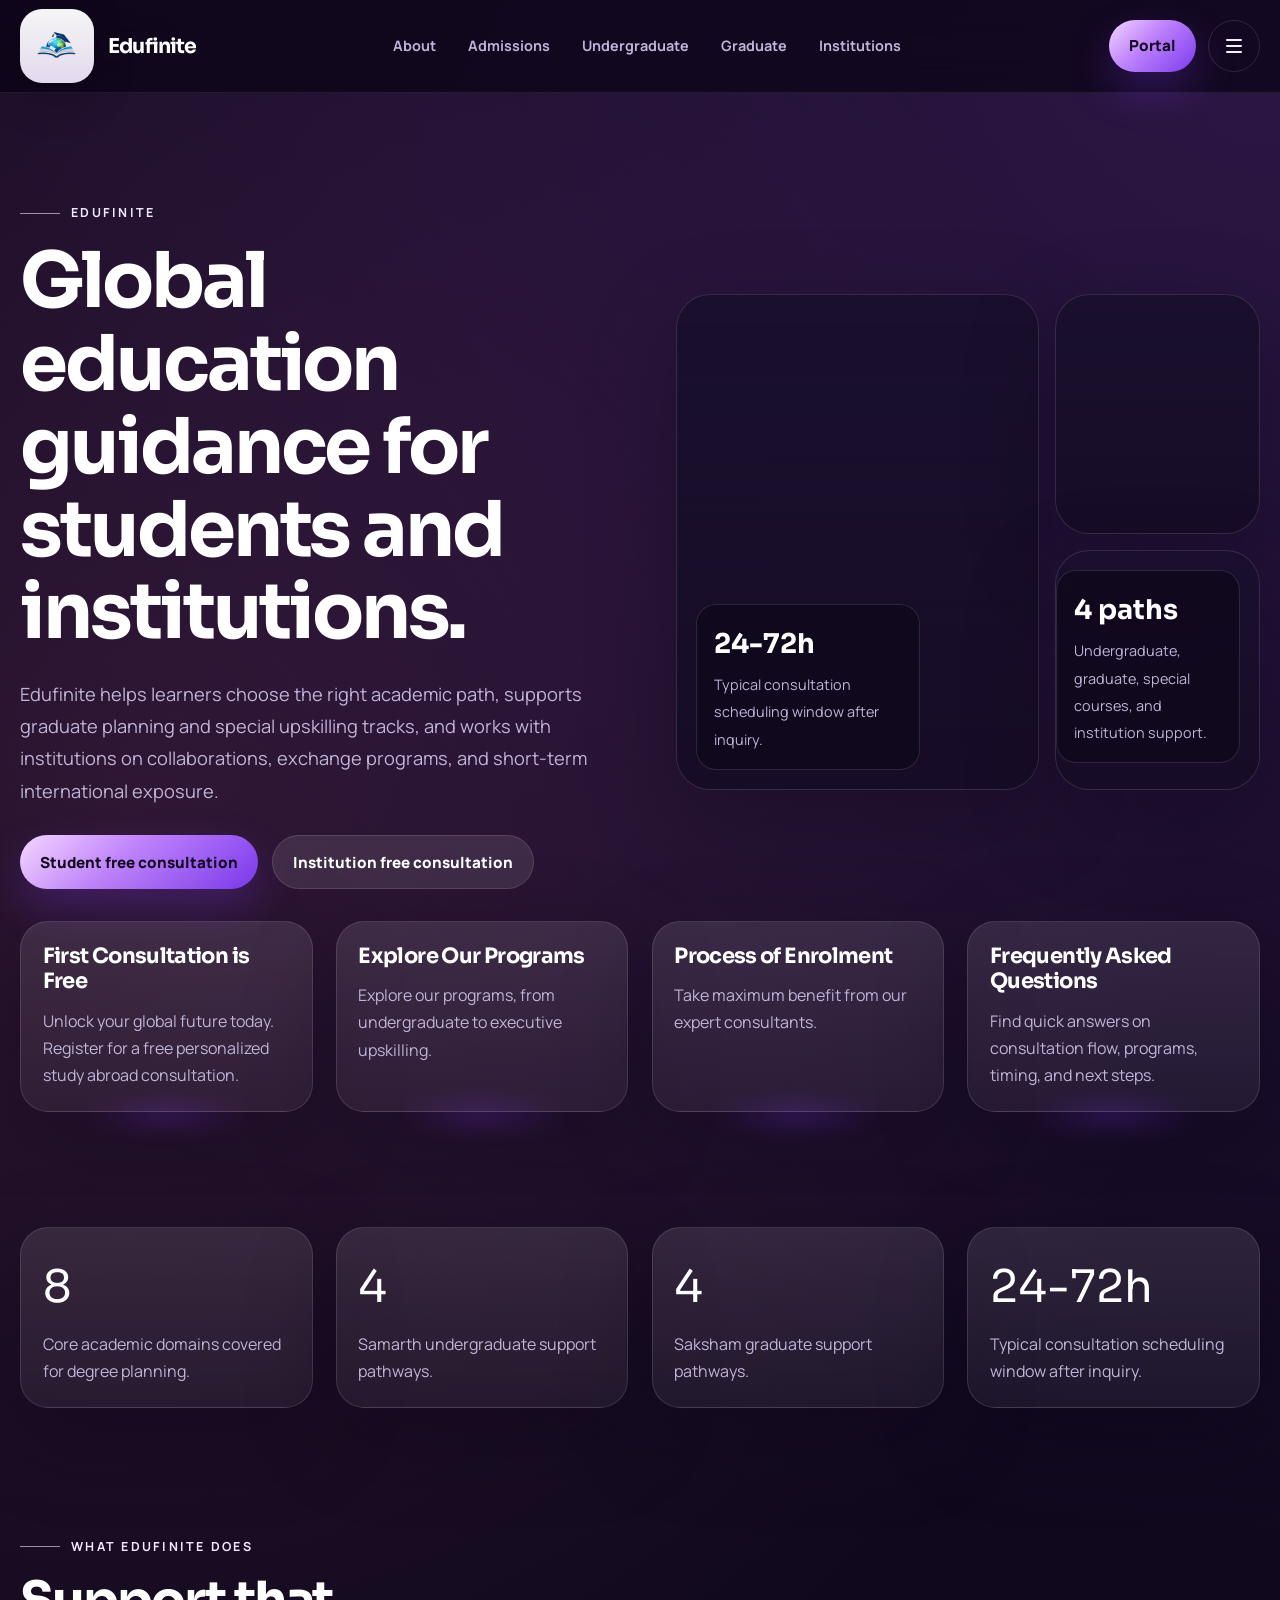
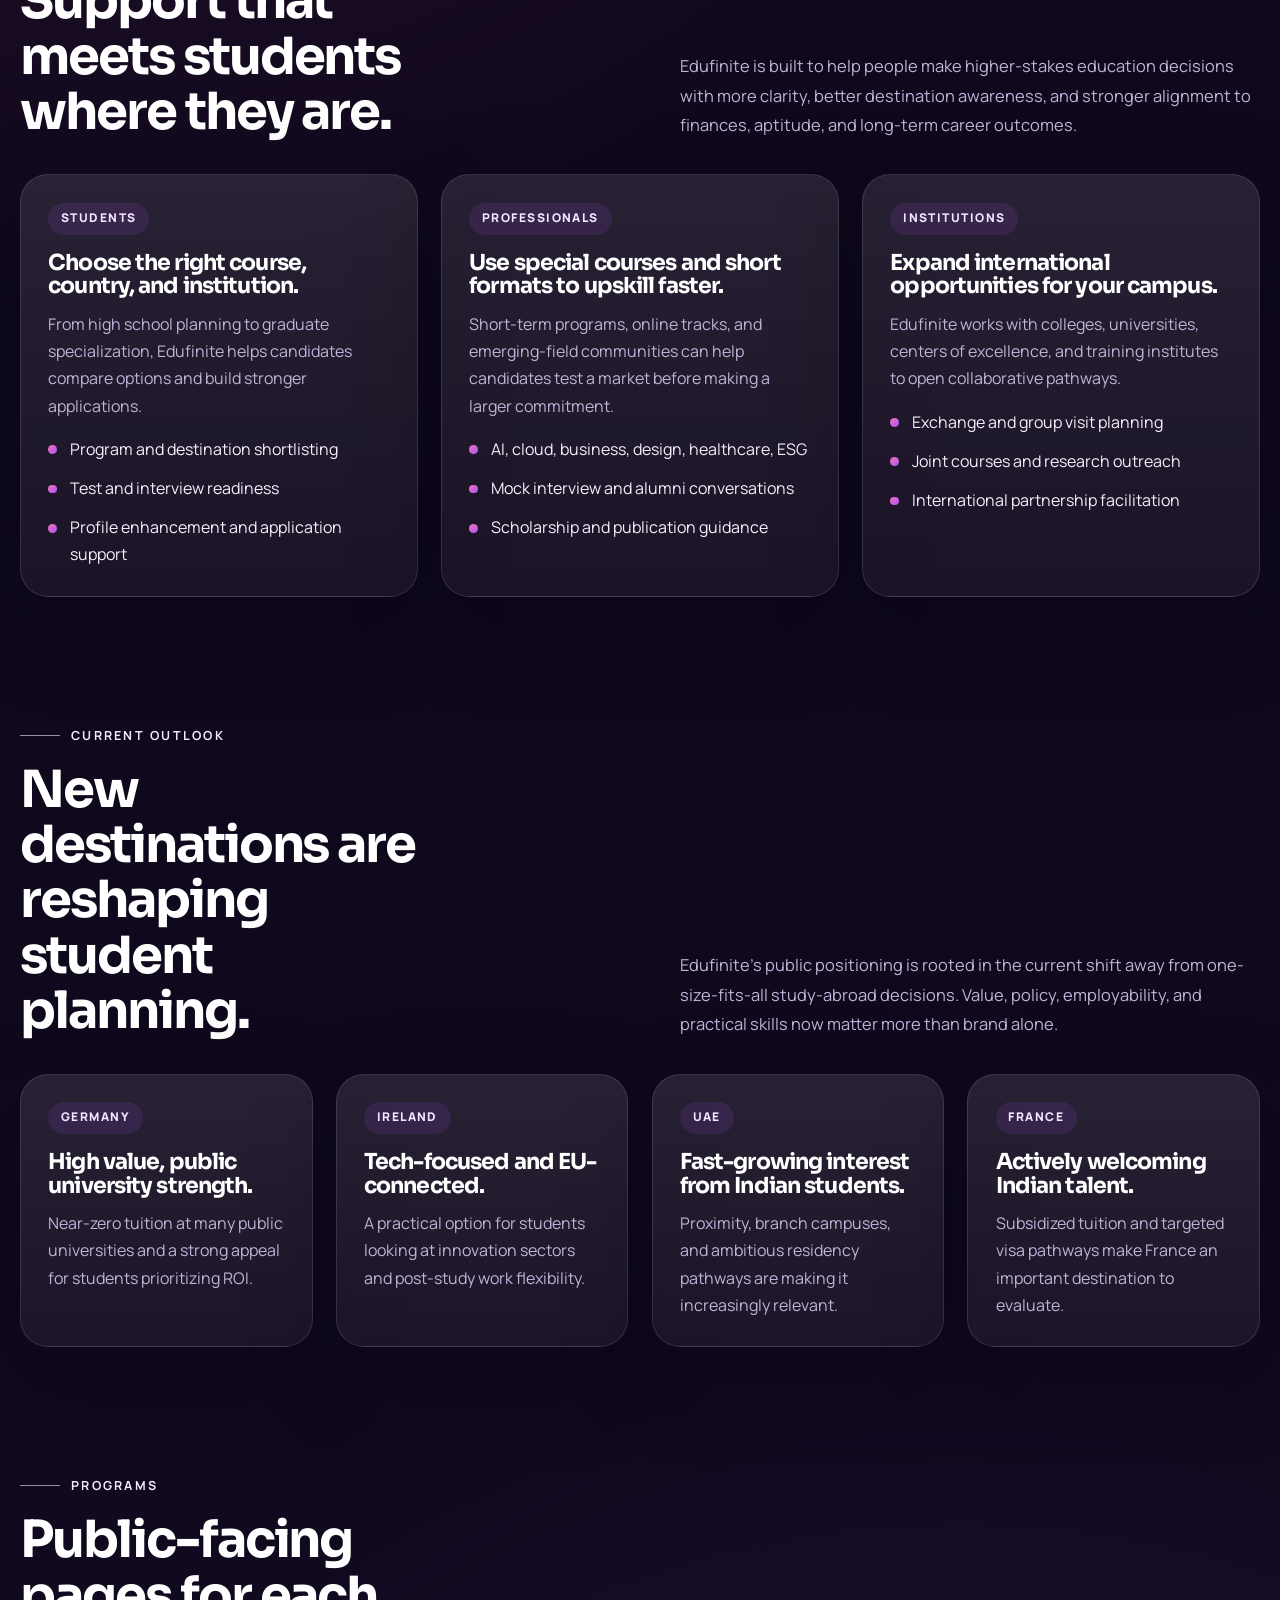
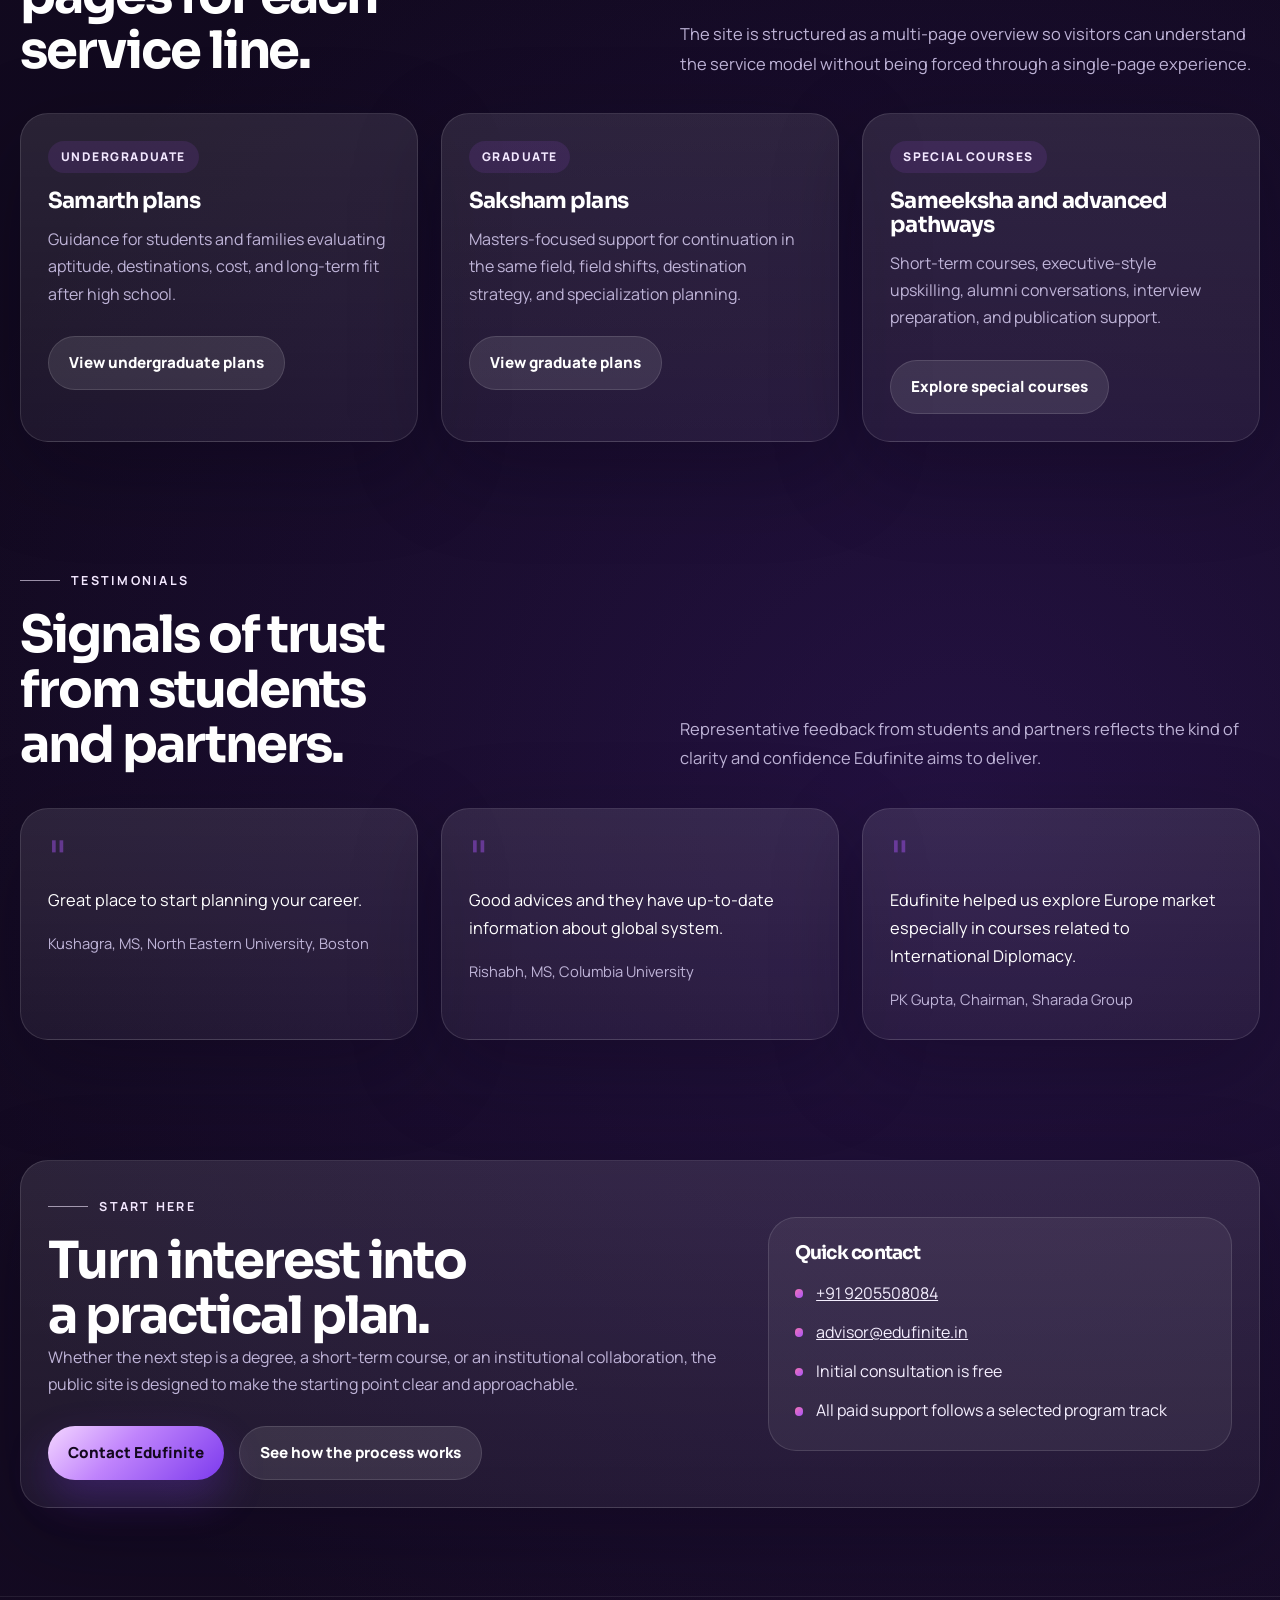
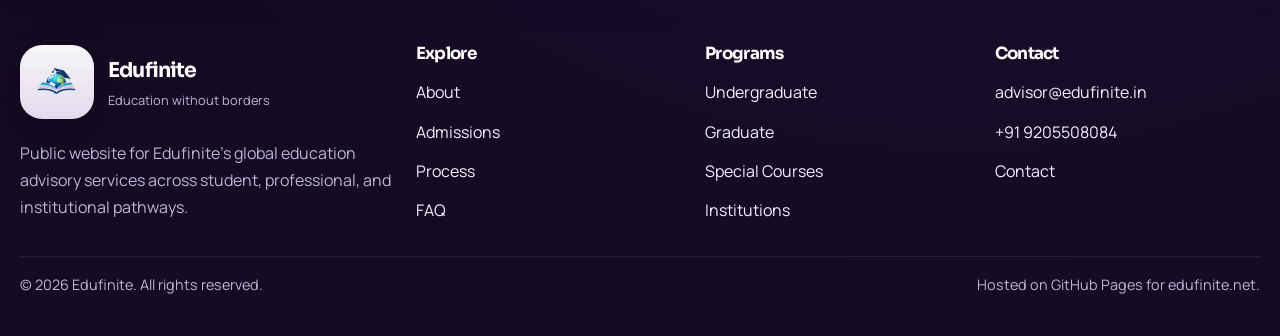
==== commit a17bc5f9: "Change action buttons" ====
--- a/index.html
+++ b/index.html
@@ -64,8 +64,8 @@
             international exposure.
           </p>
           <div class="hero-actions">
-            <a class="button" href="student-form.html">Start with a free consultation</a>
-            <a class="button-secondary" href="#programs">Explore programs</a>
+            <a class="button" href="student-form.html">Student free consultation</a>
+            <a class="button-secondary" href="institution-form.html">Institution free consultation</a>
           </div>
         </div>
         <div class="hero-visual hero-showcase reveal">
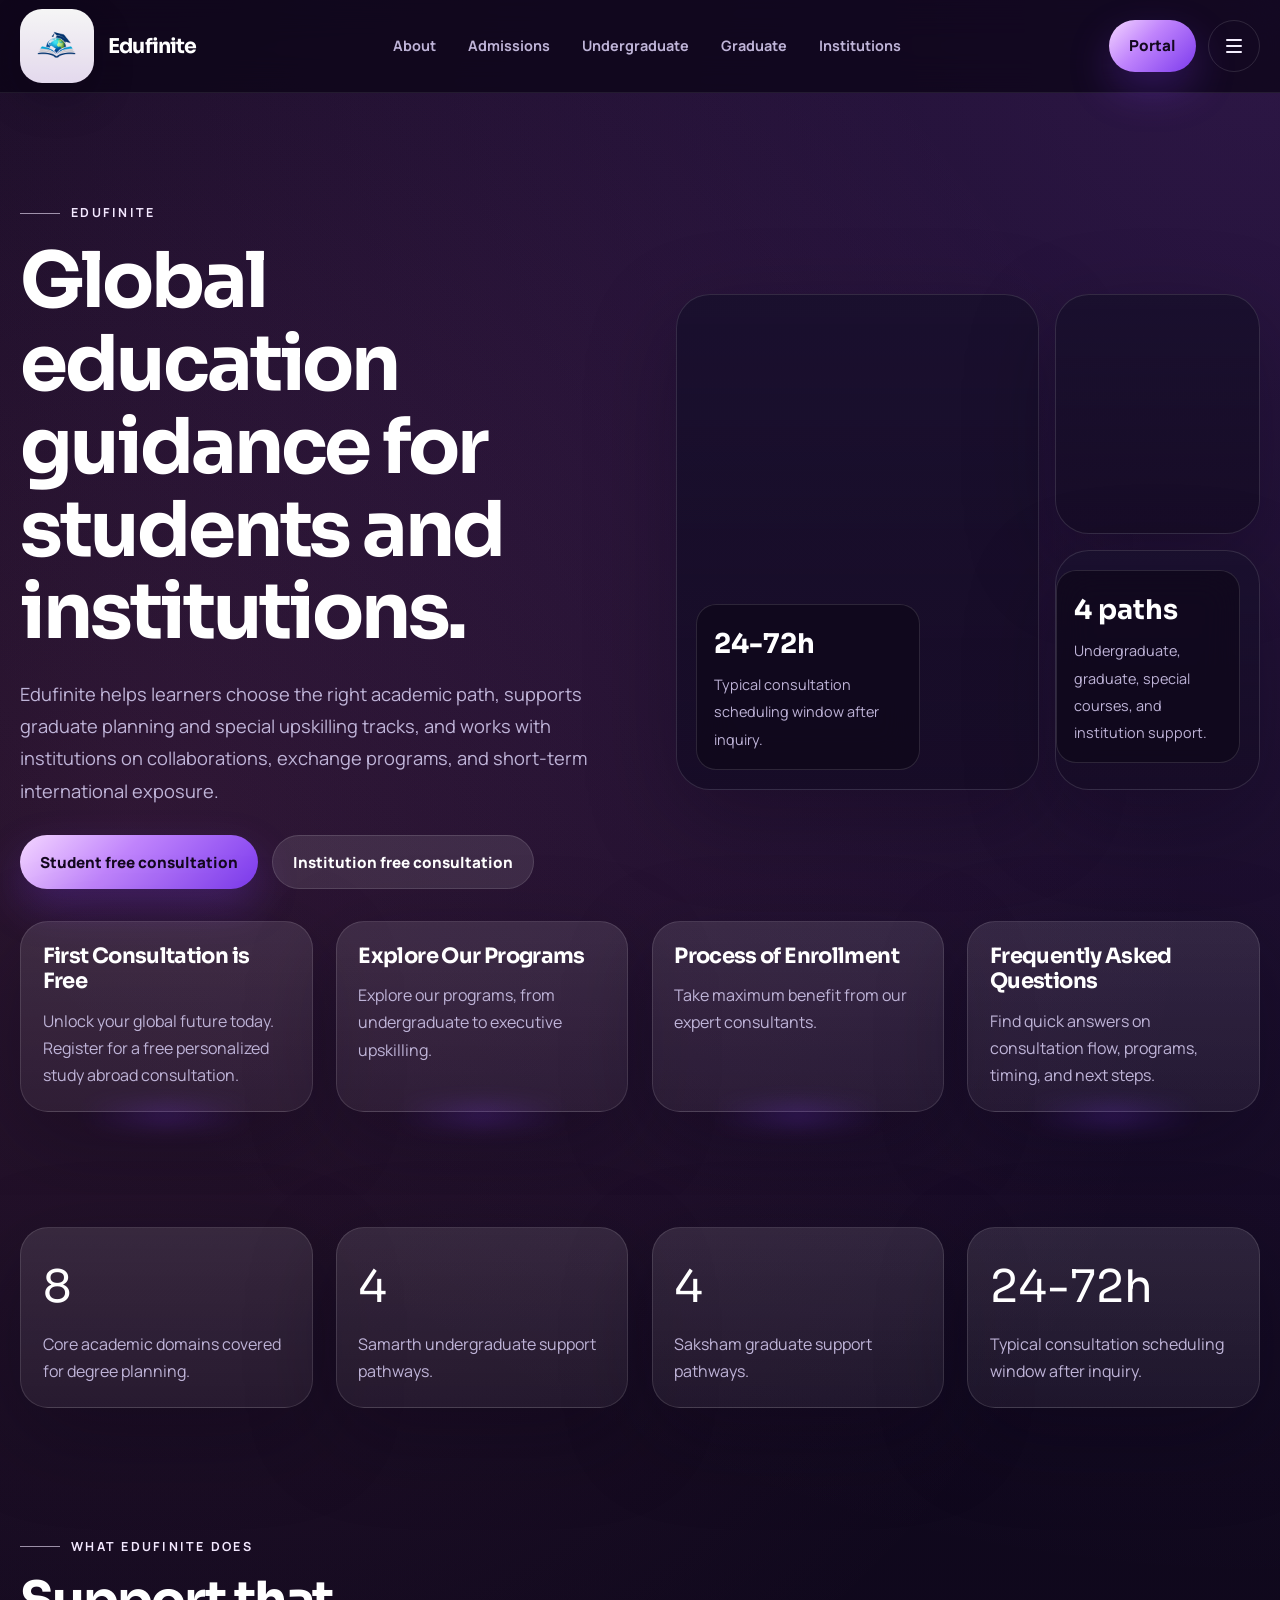
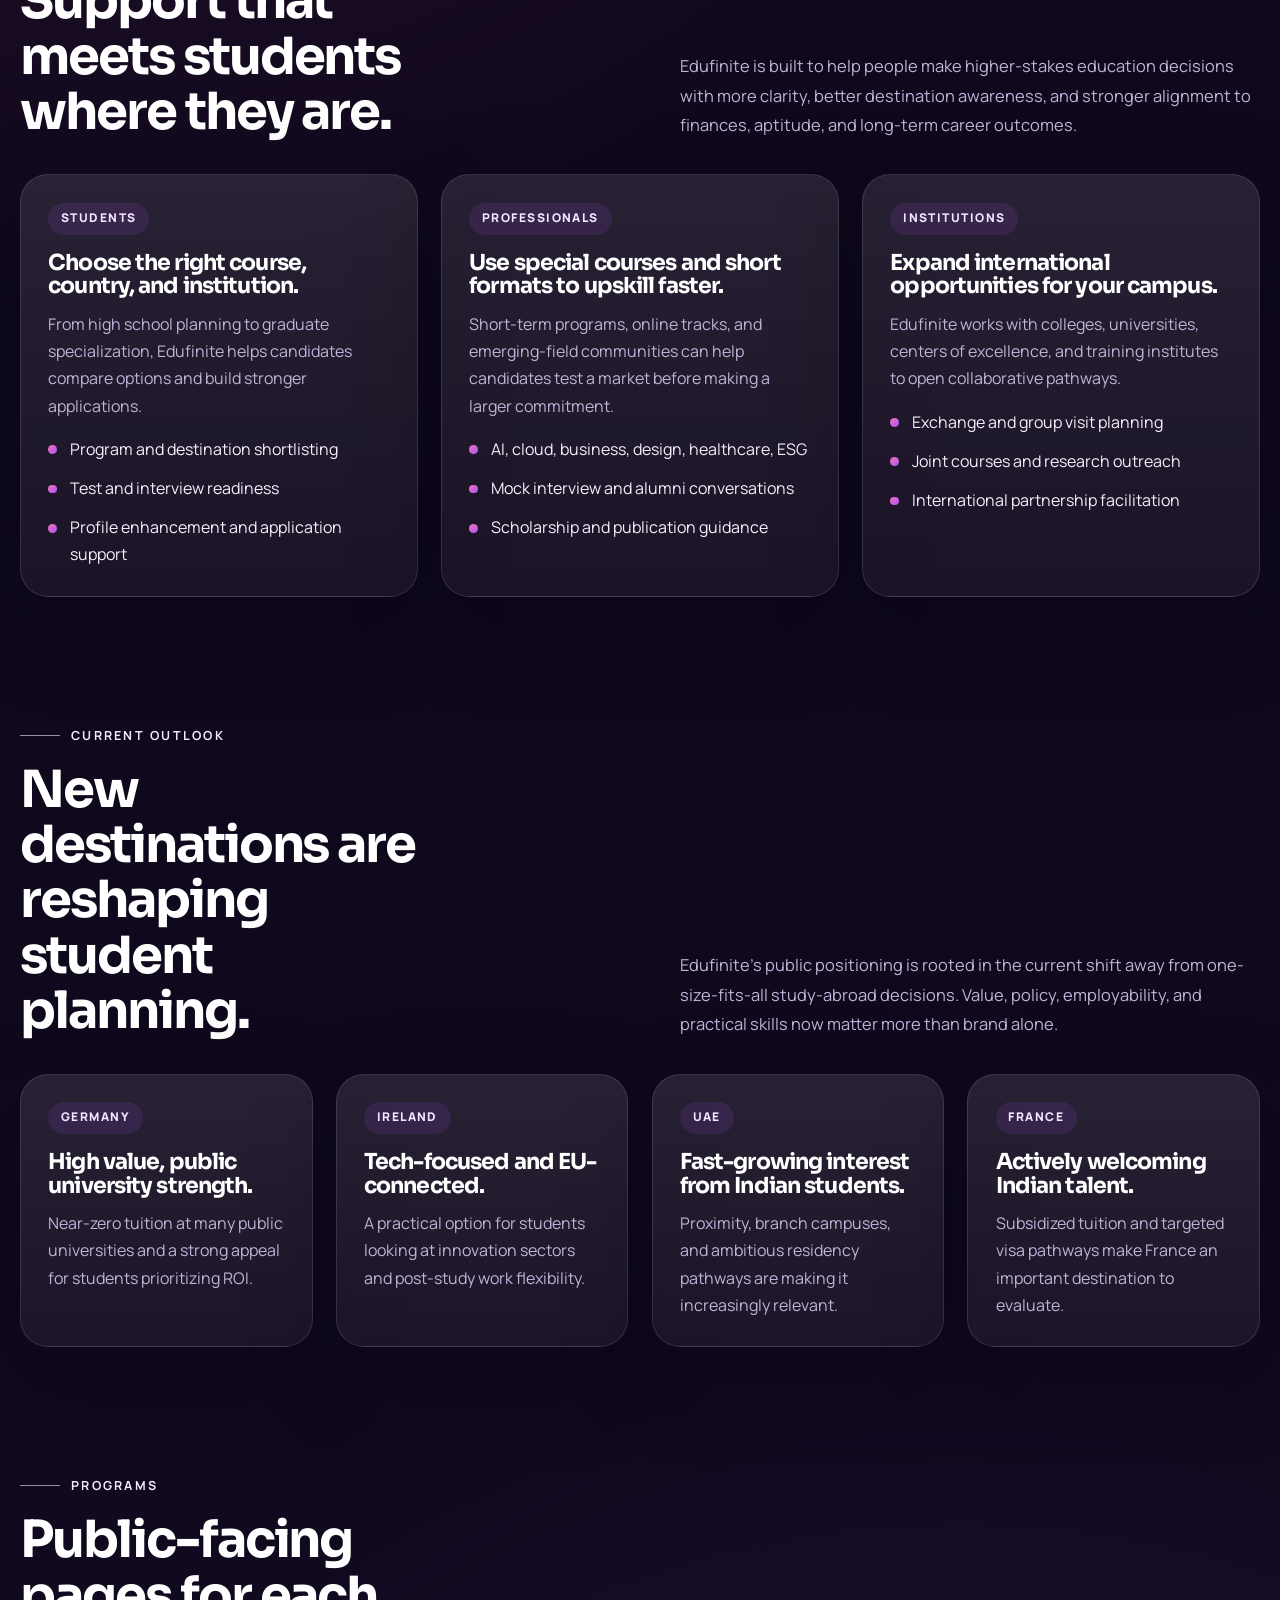
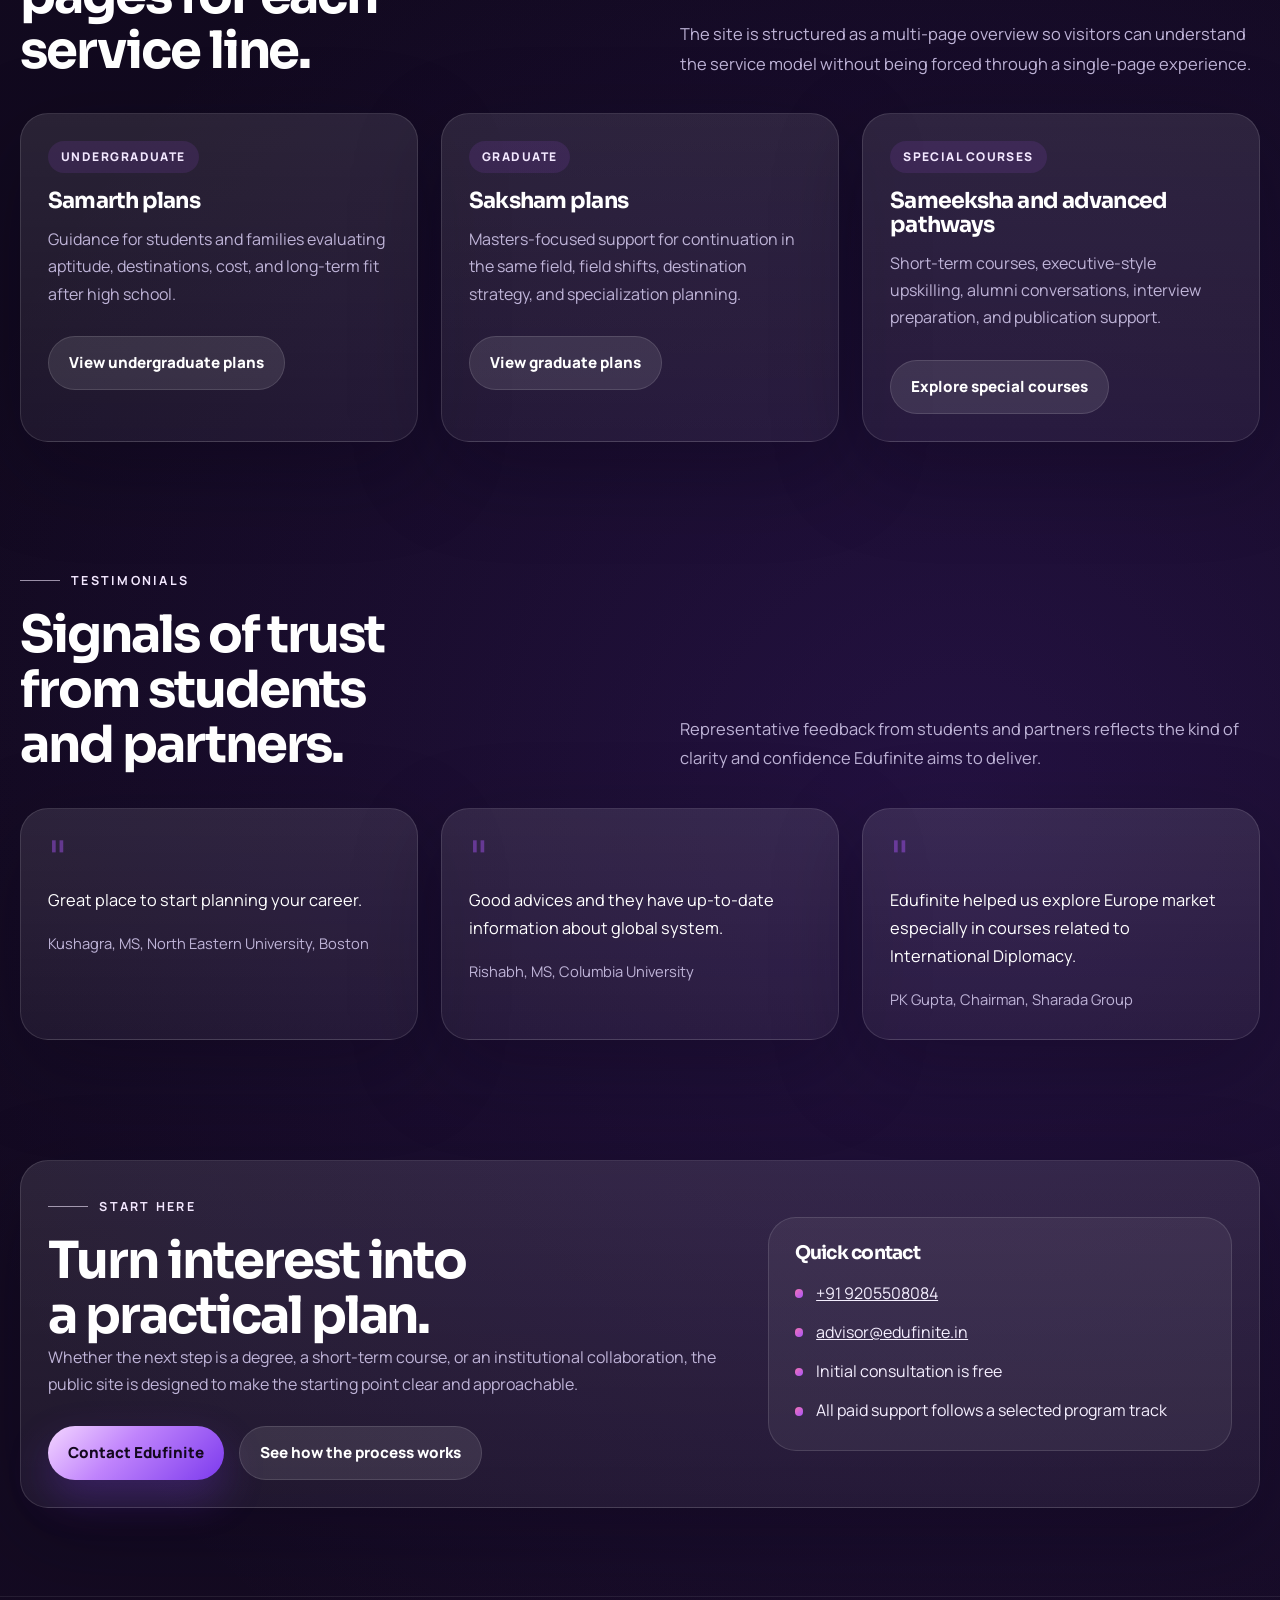
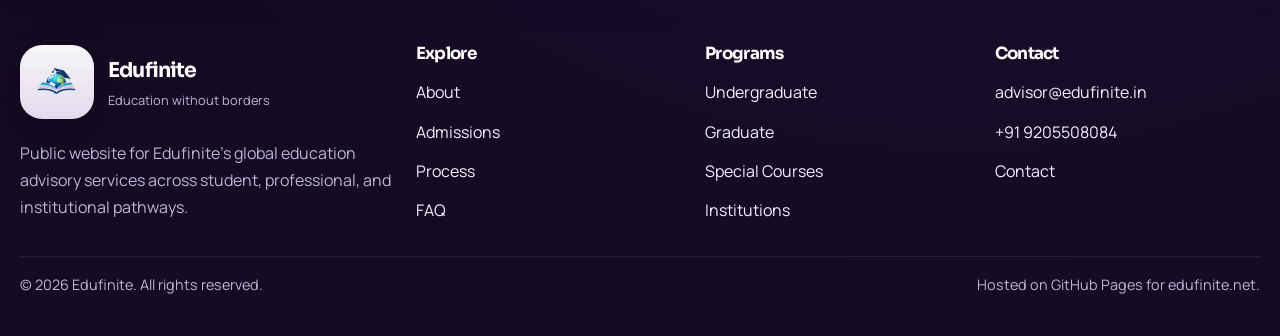
==== commit aa04bff4: "Typo" ====
--- a/index.html
+++ b/index.html
@@ -97,7 +97,7 @@
             <span class="hero-meta-card-copy">Explore our programs, from undergraduate to executive upskilling.</span>
           </a>
           <a class="metric hero-meta-card reveal" href="process.html">
-            <span class="hero-meta-card-title">Process of Enrolment</span>
+            <span class="hero-meta-card-title">Process of Enrollment</span>
             <span class="hero-meta-card-copy">Take maximum benefit from our expert consultants.</span>
           </a>
           <a class="metric hero-meta-card reveal" href="faq.html">
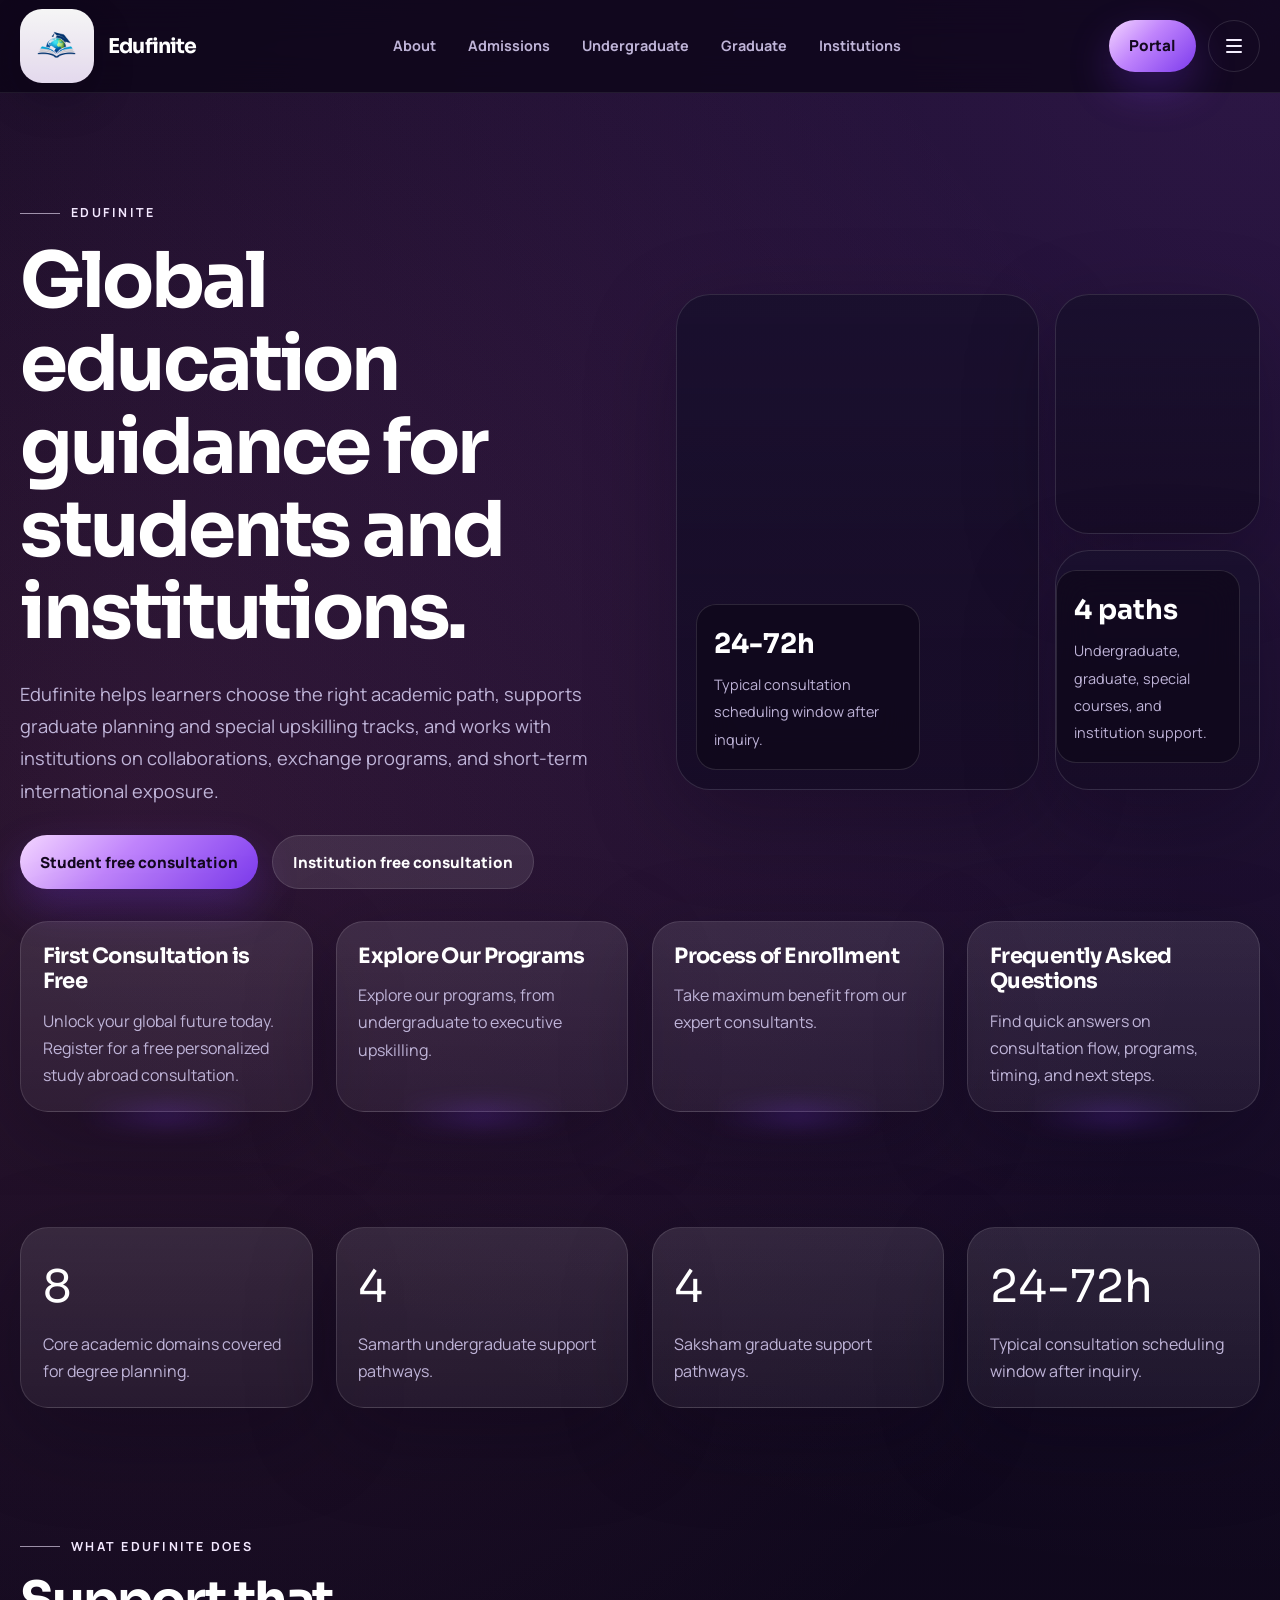
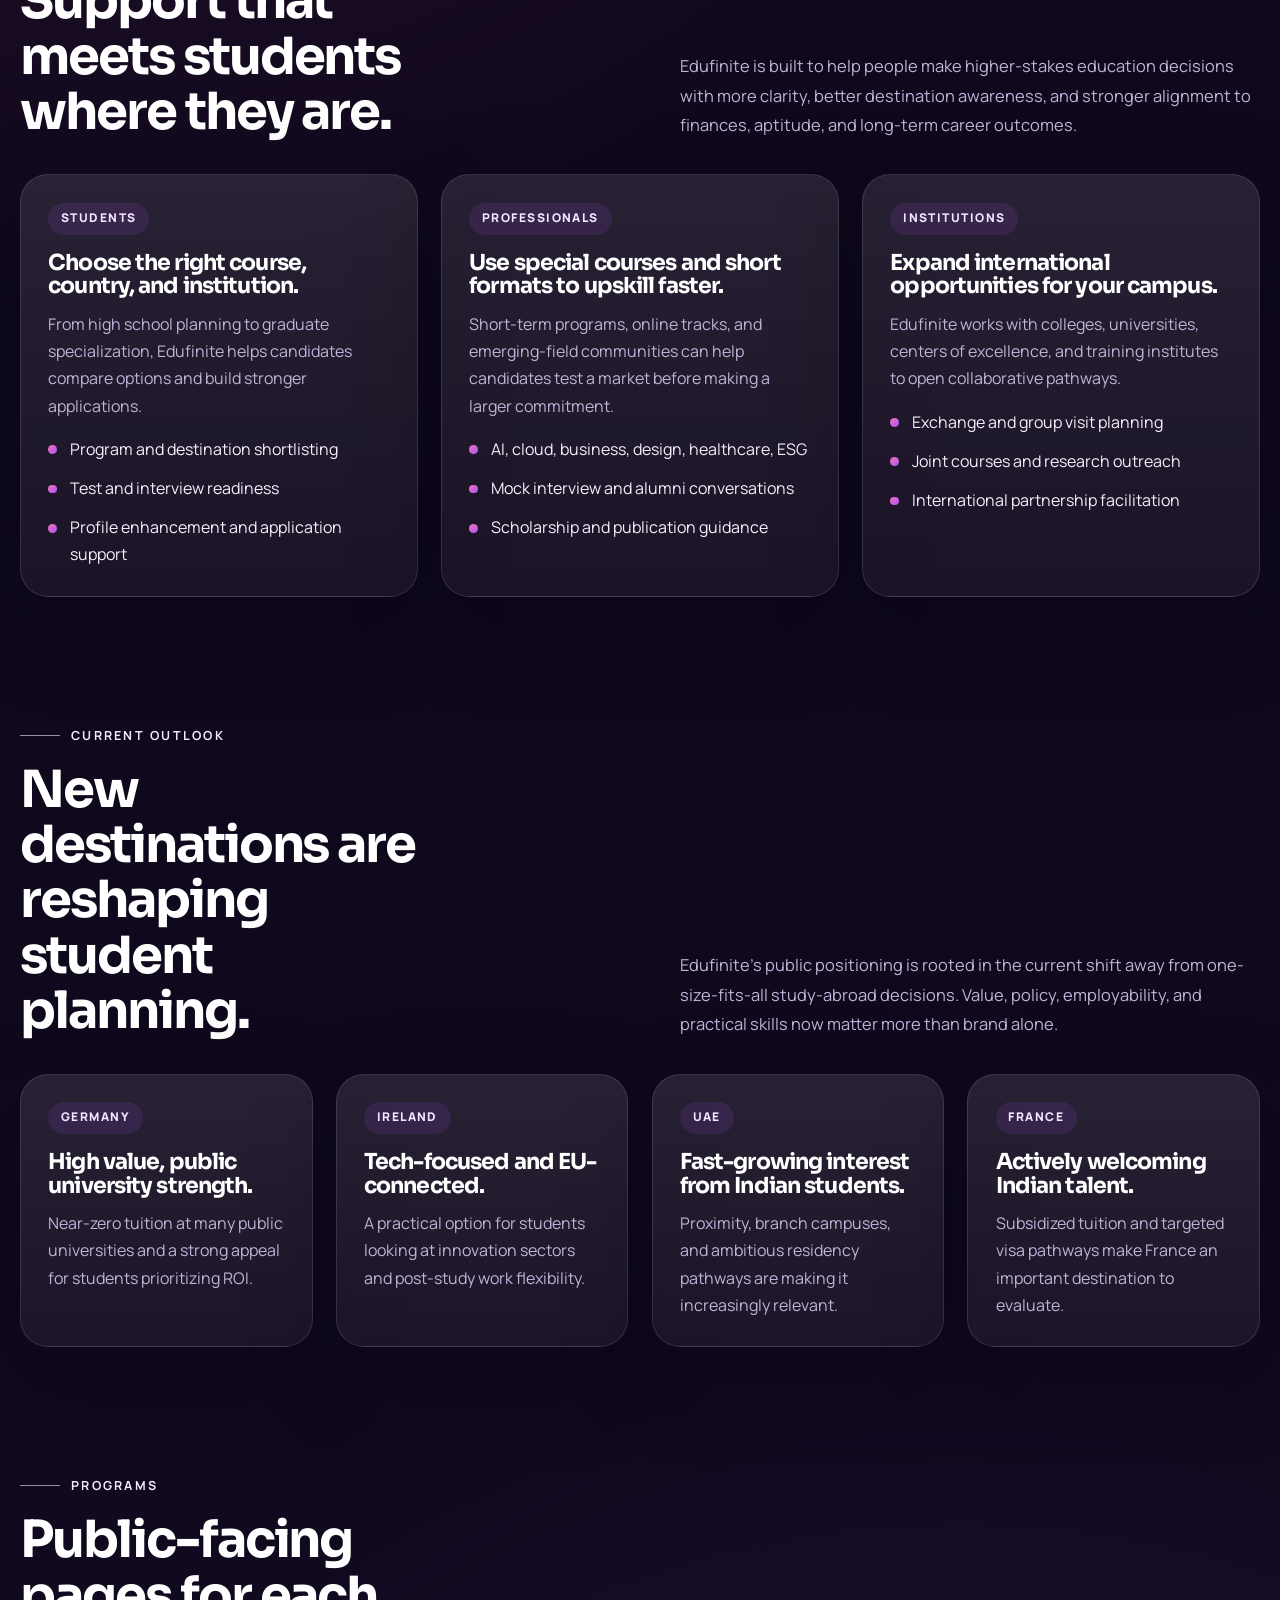
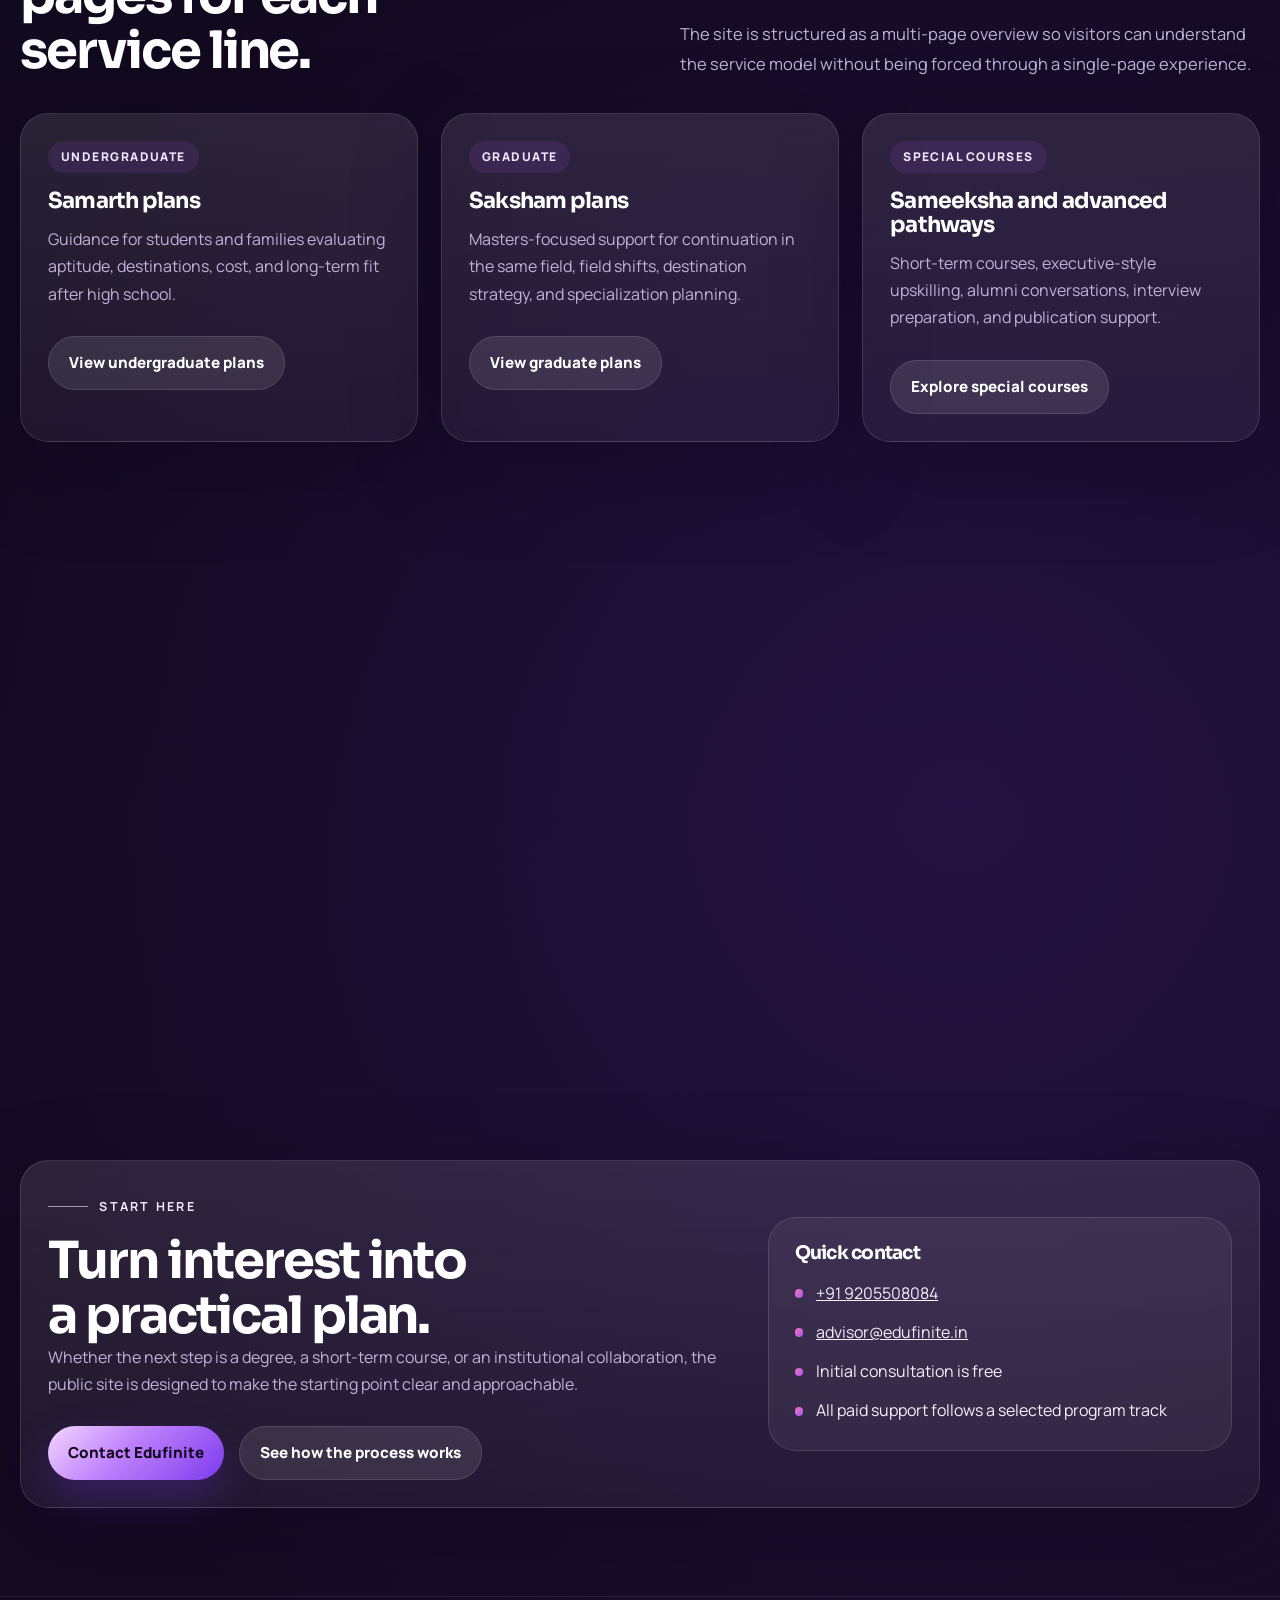
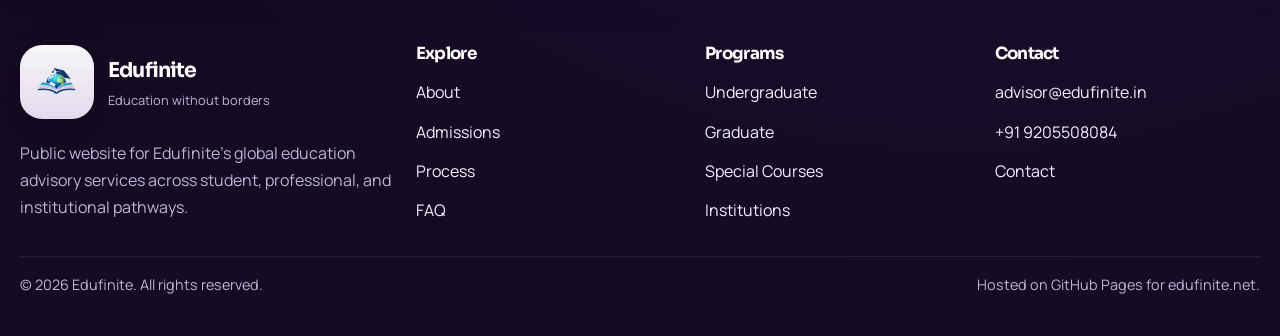
==== commit 55058ca7: "Change slight aspects" ====
--- a/index.html
+++ b/index.html
@@ -265,17 +265,17 @@
           <article class="quote reveal">
             <div class="quote-mark">"</div>
             <p>Great place to start planning your career.</p>
-            <div class="quote-meta">Kushagra, MS, North Eastern University, Boston</div>
+            <div class="quote-meta">Rohan S., NEU, Boston</div>
           </article>
           <article class="quote reveal">
             <div class="quote-mark">"</div>
             <p>Good advices and they have up-to-date information about global system.</p>
-            <div class="quote-meta">Rishabh, MS, Columbia University</div>
+            <div class="quote-meta">Rishabh, Columbia University, NYC</div>
           </article>
           <article class="quote reveal">
             <div class="quote-mark">"</div>
-            <p>Edufinite helped us explore Europe market especially in courses related to International Diplomacy.</p>
-            <div class="quote-meta">PK Gupta, Chairman, Sharada Group</div>
+            <p>Thanks to Edufinite for helping me navigate CERN Summer Internship Program during 2025.</p>
+            <div class="quote-meta">Lubna Suryadhawaj, Chicago</div>
           </article>
         </div>
       </div>
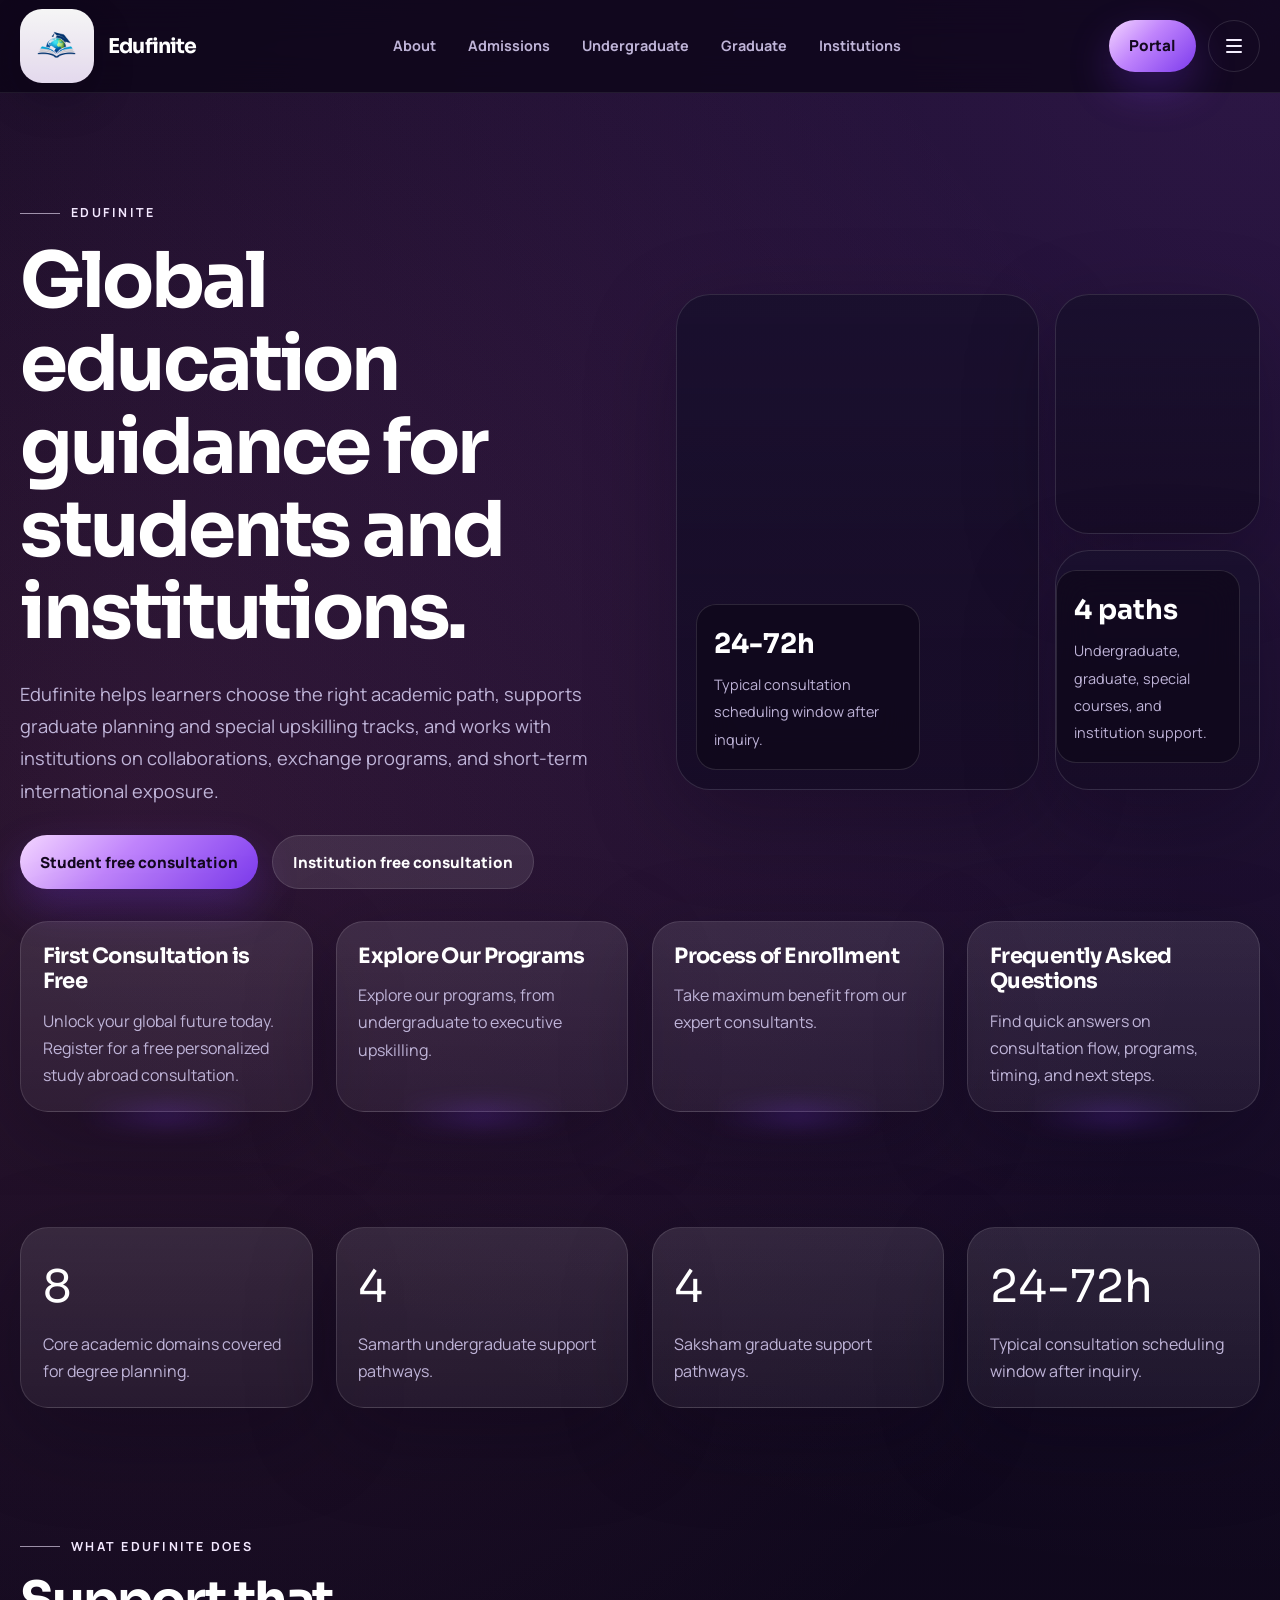
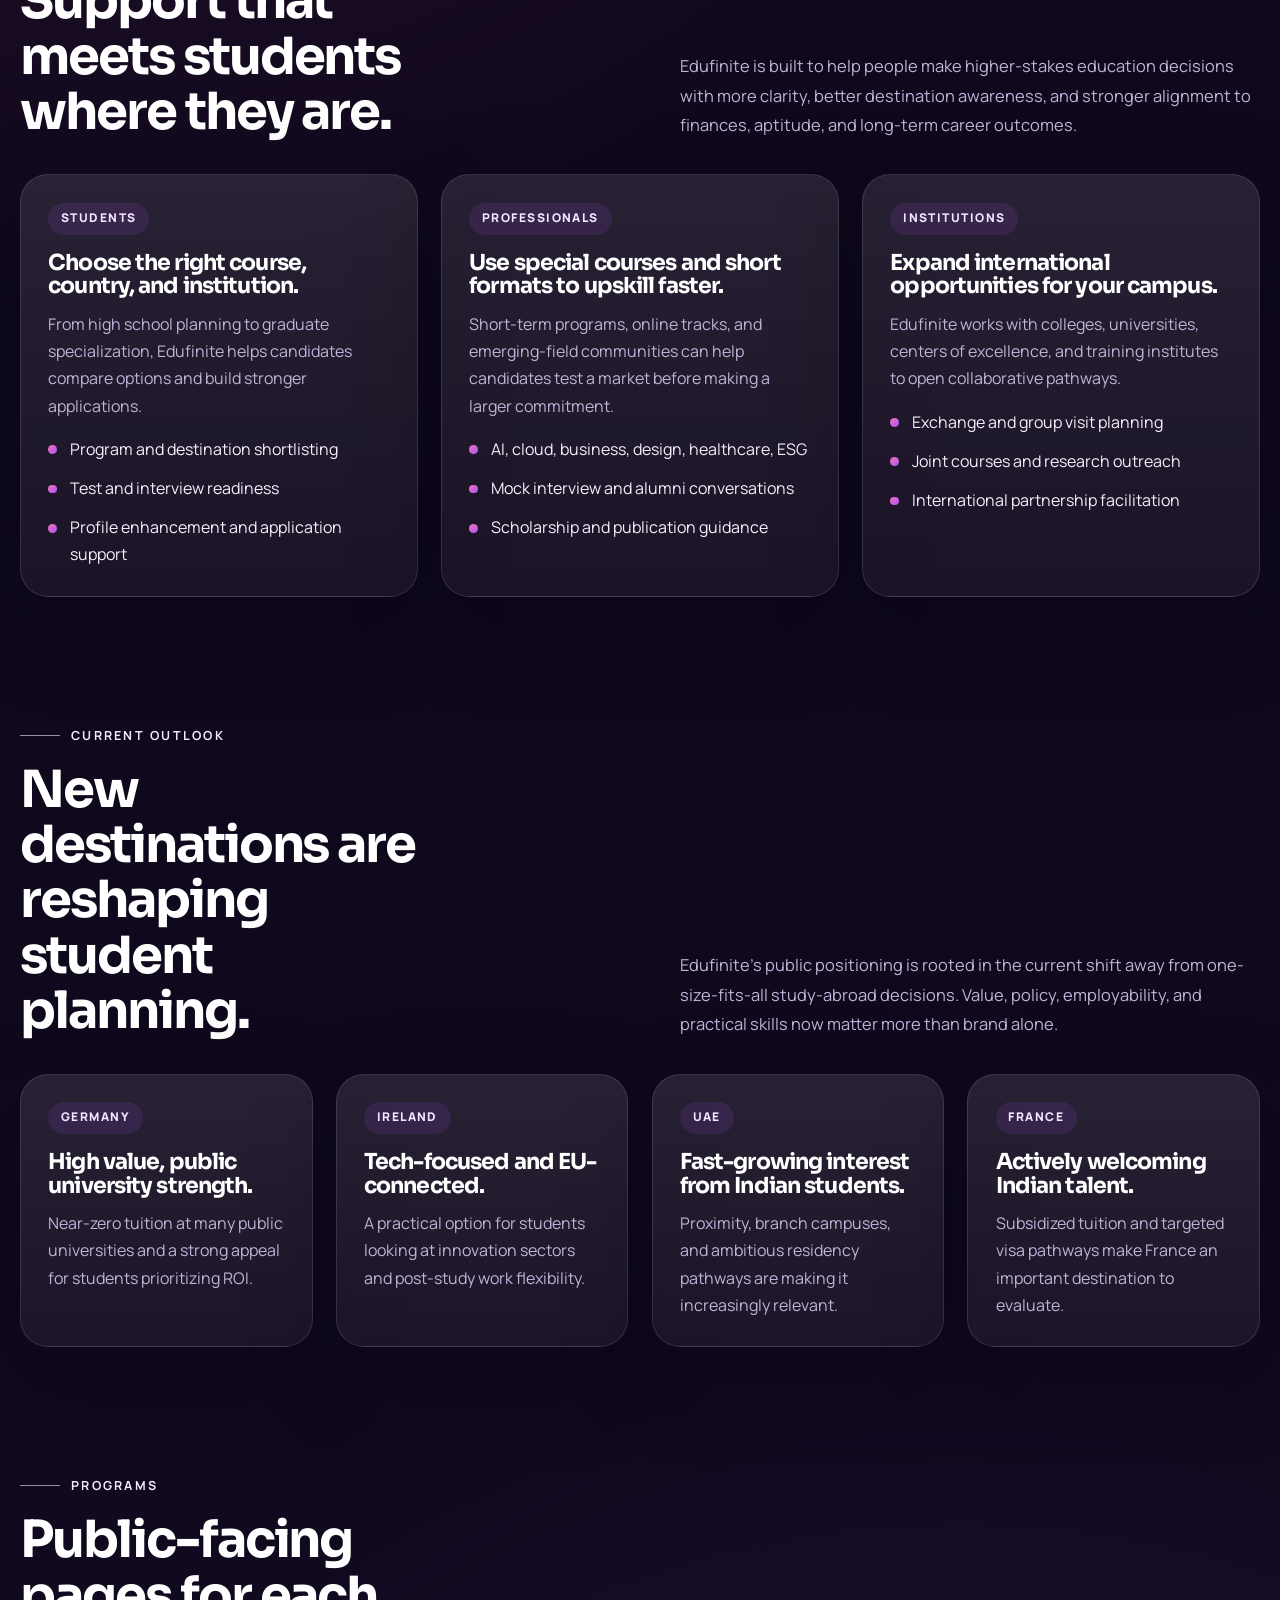
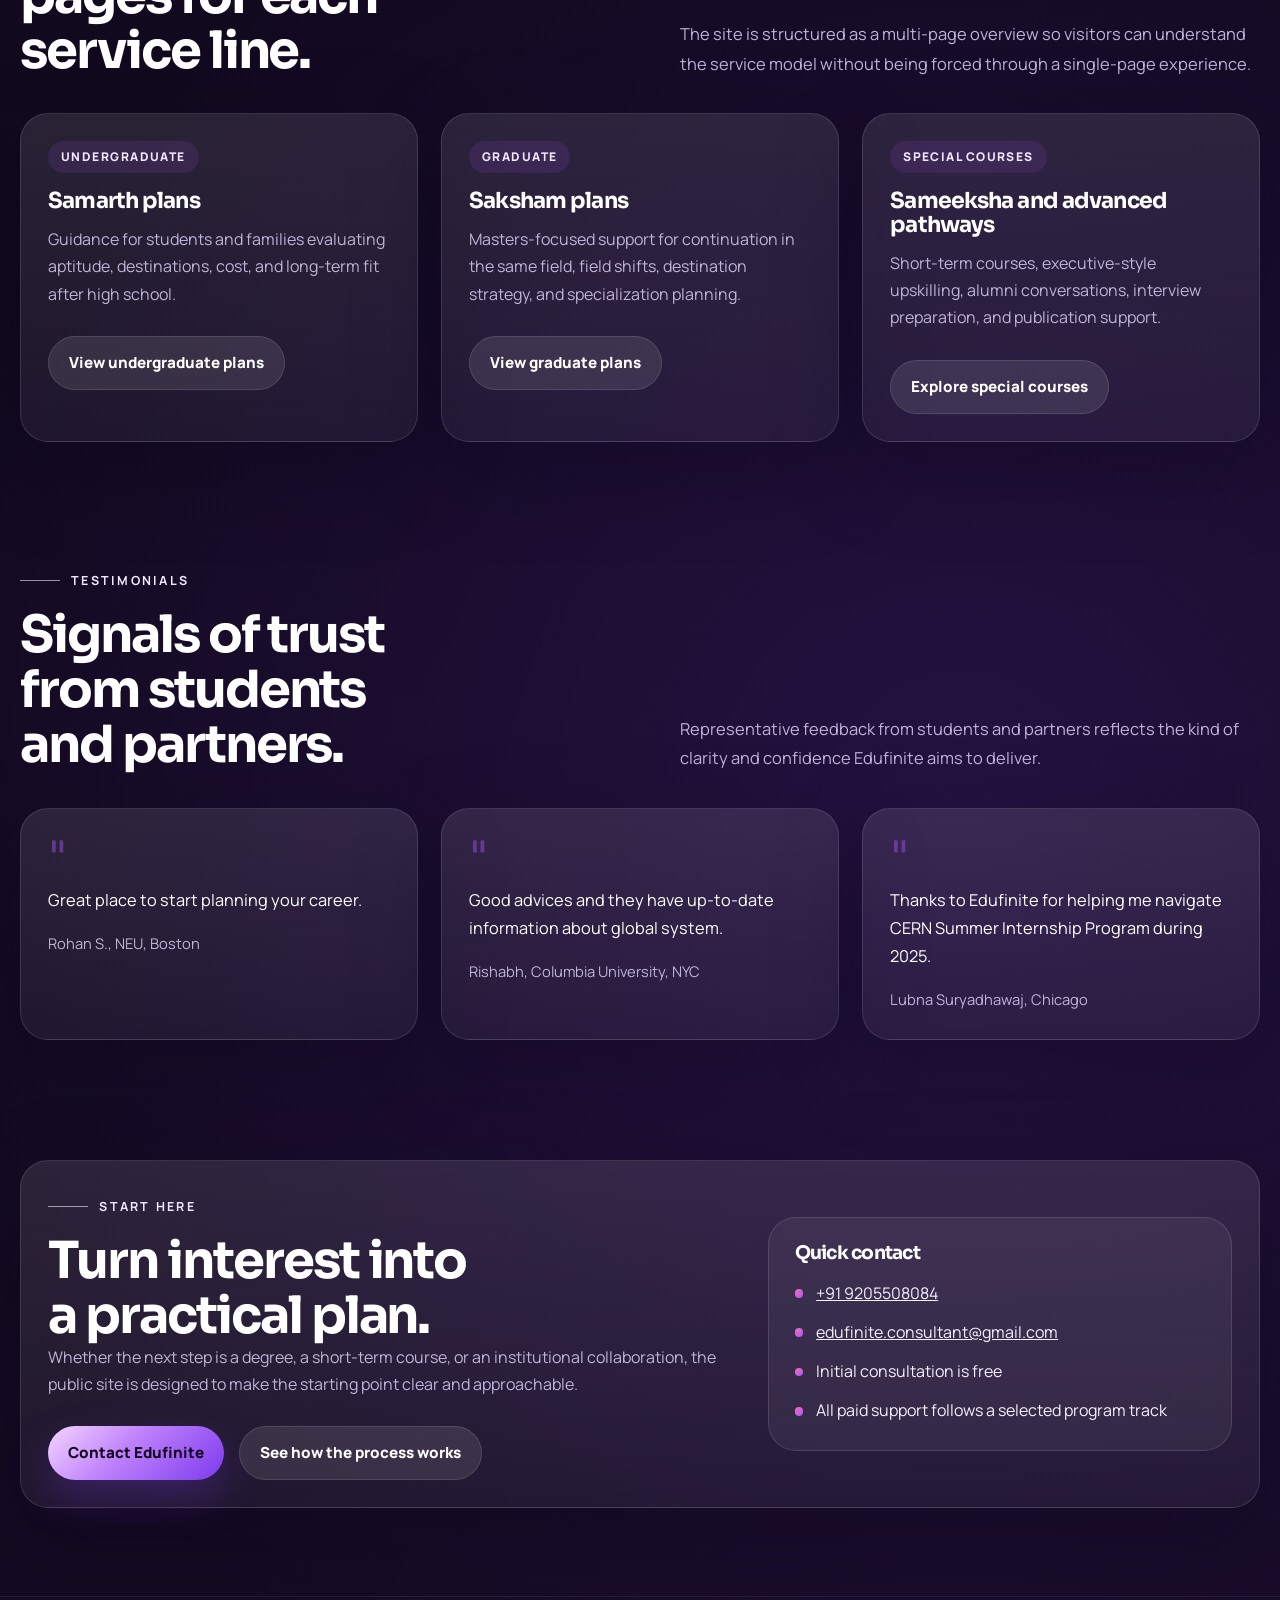
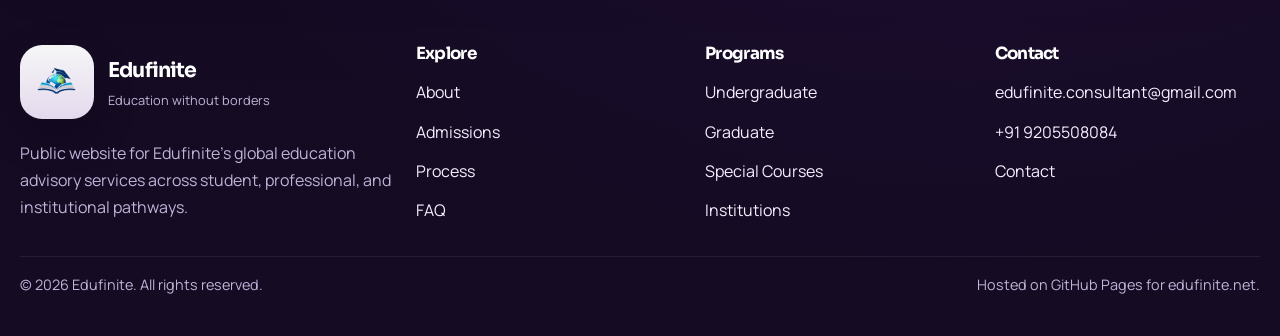
==== commit acd64210: "Wire forms to FormSubmit and update contact email" ====
--- a/index.html
+++ b/index.html
@@ -300,7 +300,7 @@
             <h3>Quick contact</h3>
             <ul class="check-list">
               <li><a href="tel:+919205508084">+91 9205508084</a></li>
-              <li><a href="mailto:advisor@edufinite.in">advisor@edufinite.in</a></li>
+              <li><a href="mailto:edufinite.consultant@gmail.com">edufinite.consultant@gmail.com</a></li>
               <li>Initial consultation is free</li>
               <li>All paid support follows a selected program track</li>
             </ul>
@@ -346,7 +346,7 @@
         <div>
           <h3 class="footer-title">Contact</h3>
           <ul class="footer-list">
-            <li><a href="mailto:advisor@edufinite.in">advisor@edufinite.in</a></li>
+            <li><a href="mailto:edufinite.consultant@gmail.com">edufinite.consultant@gmail.com</a></li>
             <li><a href="tel:+919205508084">+91 9205508084</a></li>
             <li><a href="contact.html">Contact</a></li>
           </ul>
--- a/assets/site.css
+++ b/assets/site.css
@@ -1325,6 +1325,10 @@
   font-weight: 700;
 }
 
+.required-mark {
+  color: var(--accent-strong);
+}
+
 .form-field input,
 .form-field textarea,
 .form-field select {
@@ -1340,6 +1344,19 @@
 .form-field textarea {
   min-height: 8rem;
   resize: vertical;
+}
+
+.form-field.is-hidden {
+  display: none;
+}
+
+.hp-field {
+  position: absolute;
+  left: -9999px;
+  width: 1px;
+  height: 1px;
+  opacity: 0;
+  pointer-events: none;
 }
 
 .form-note {
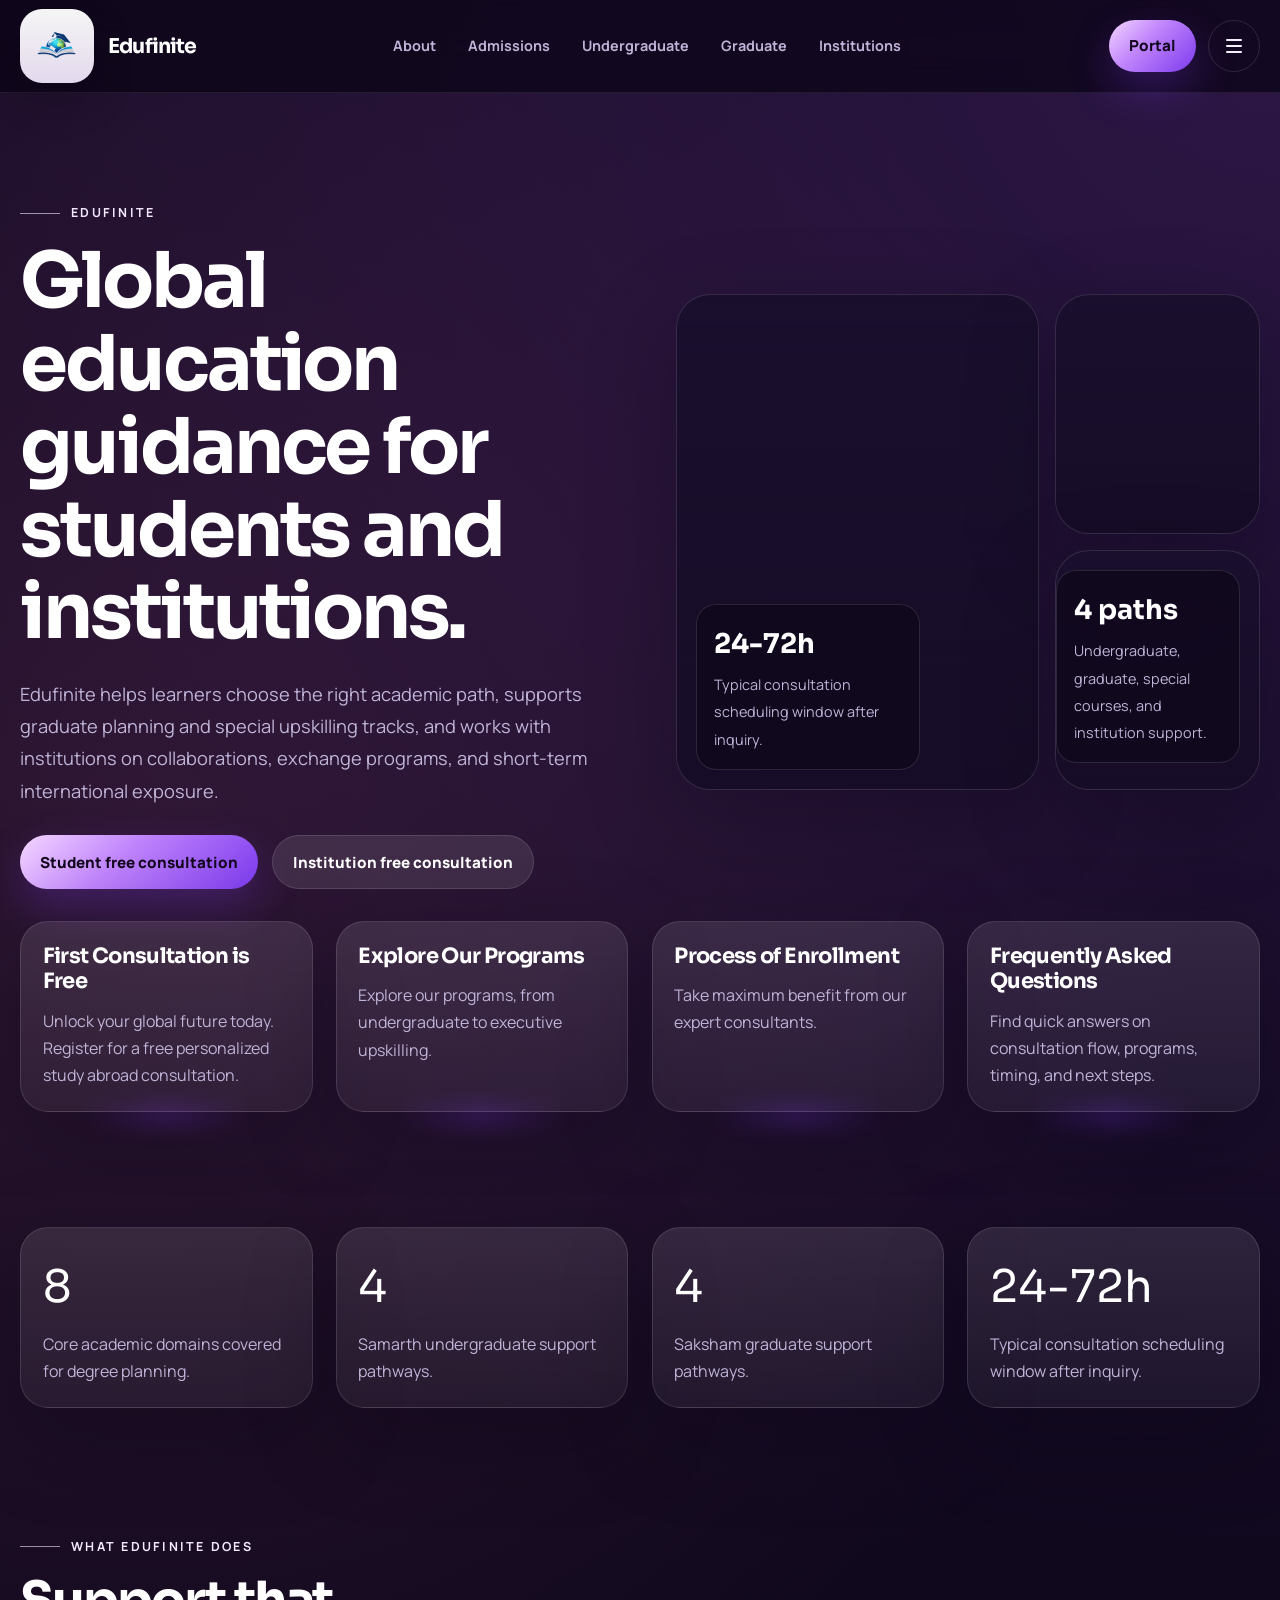
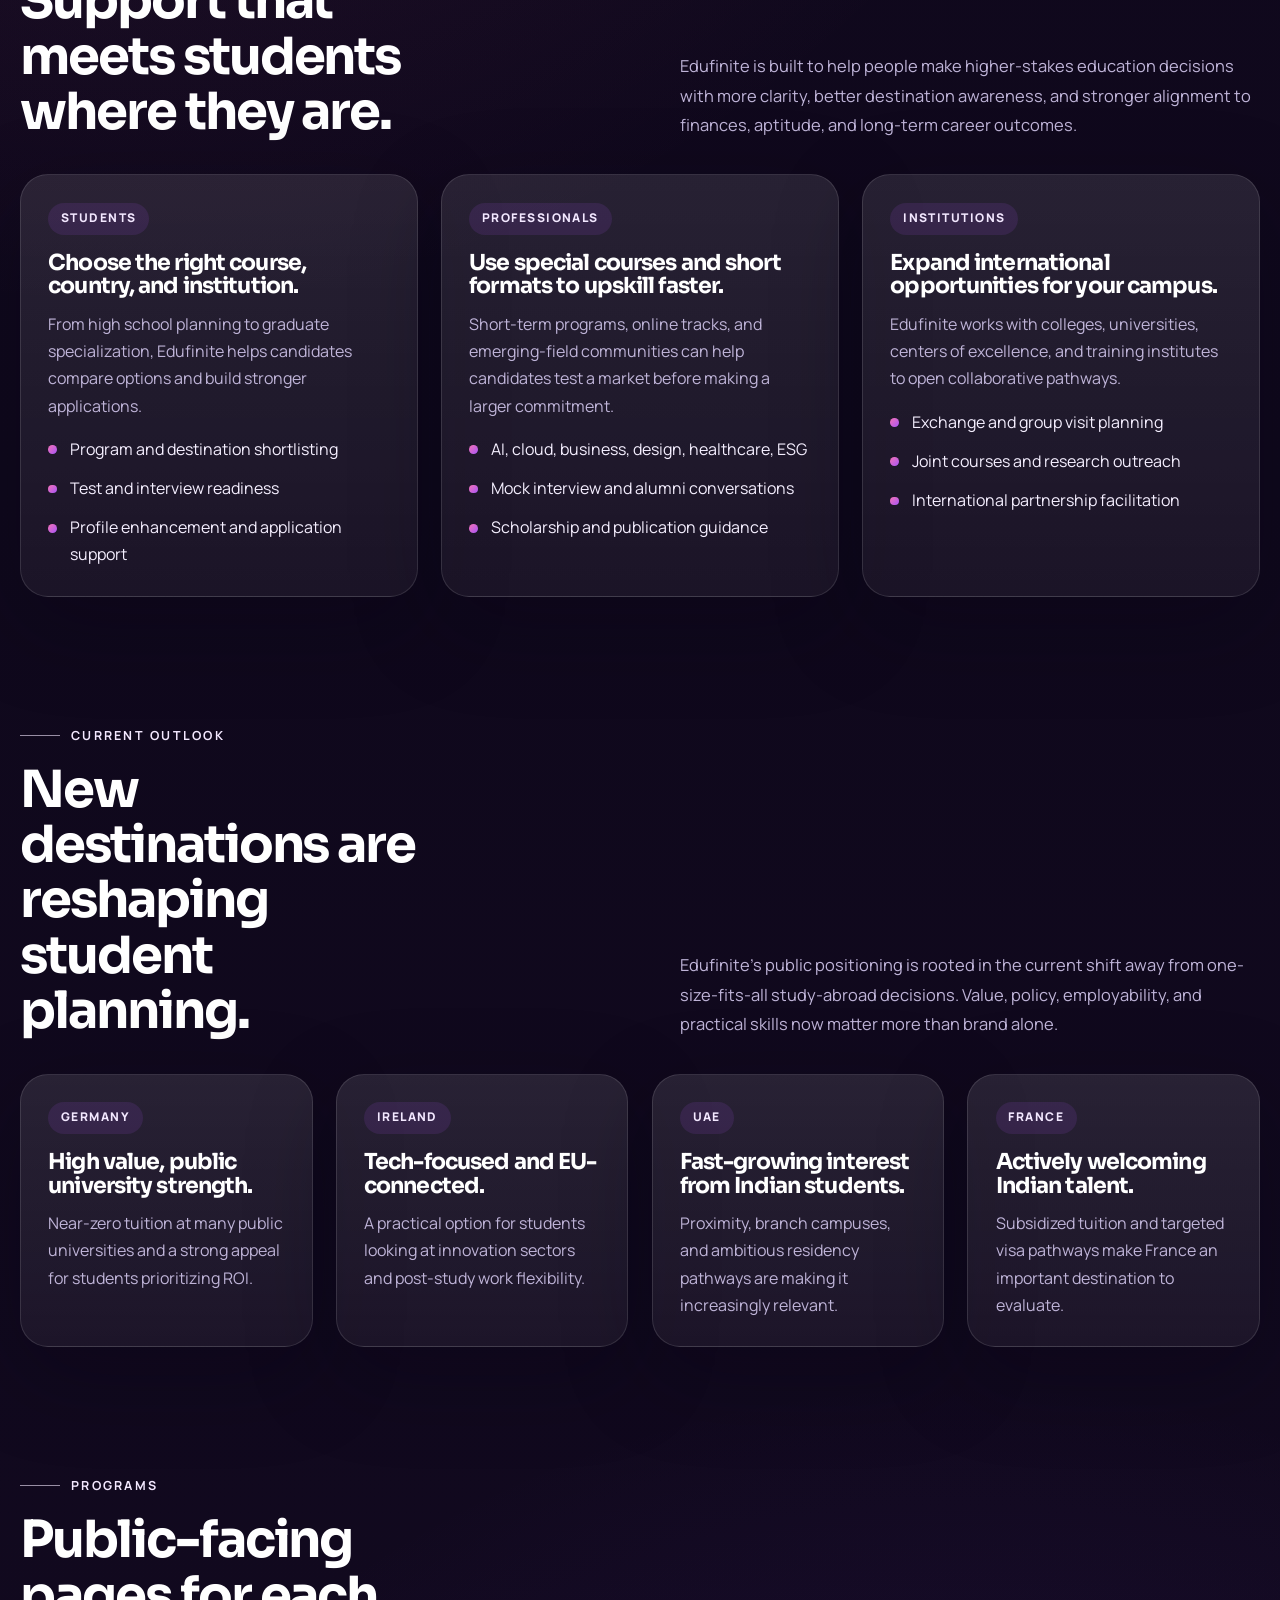
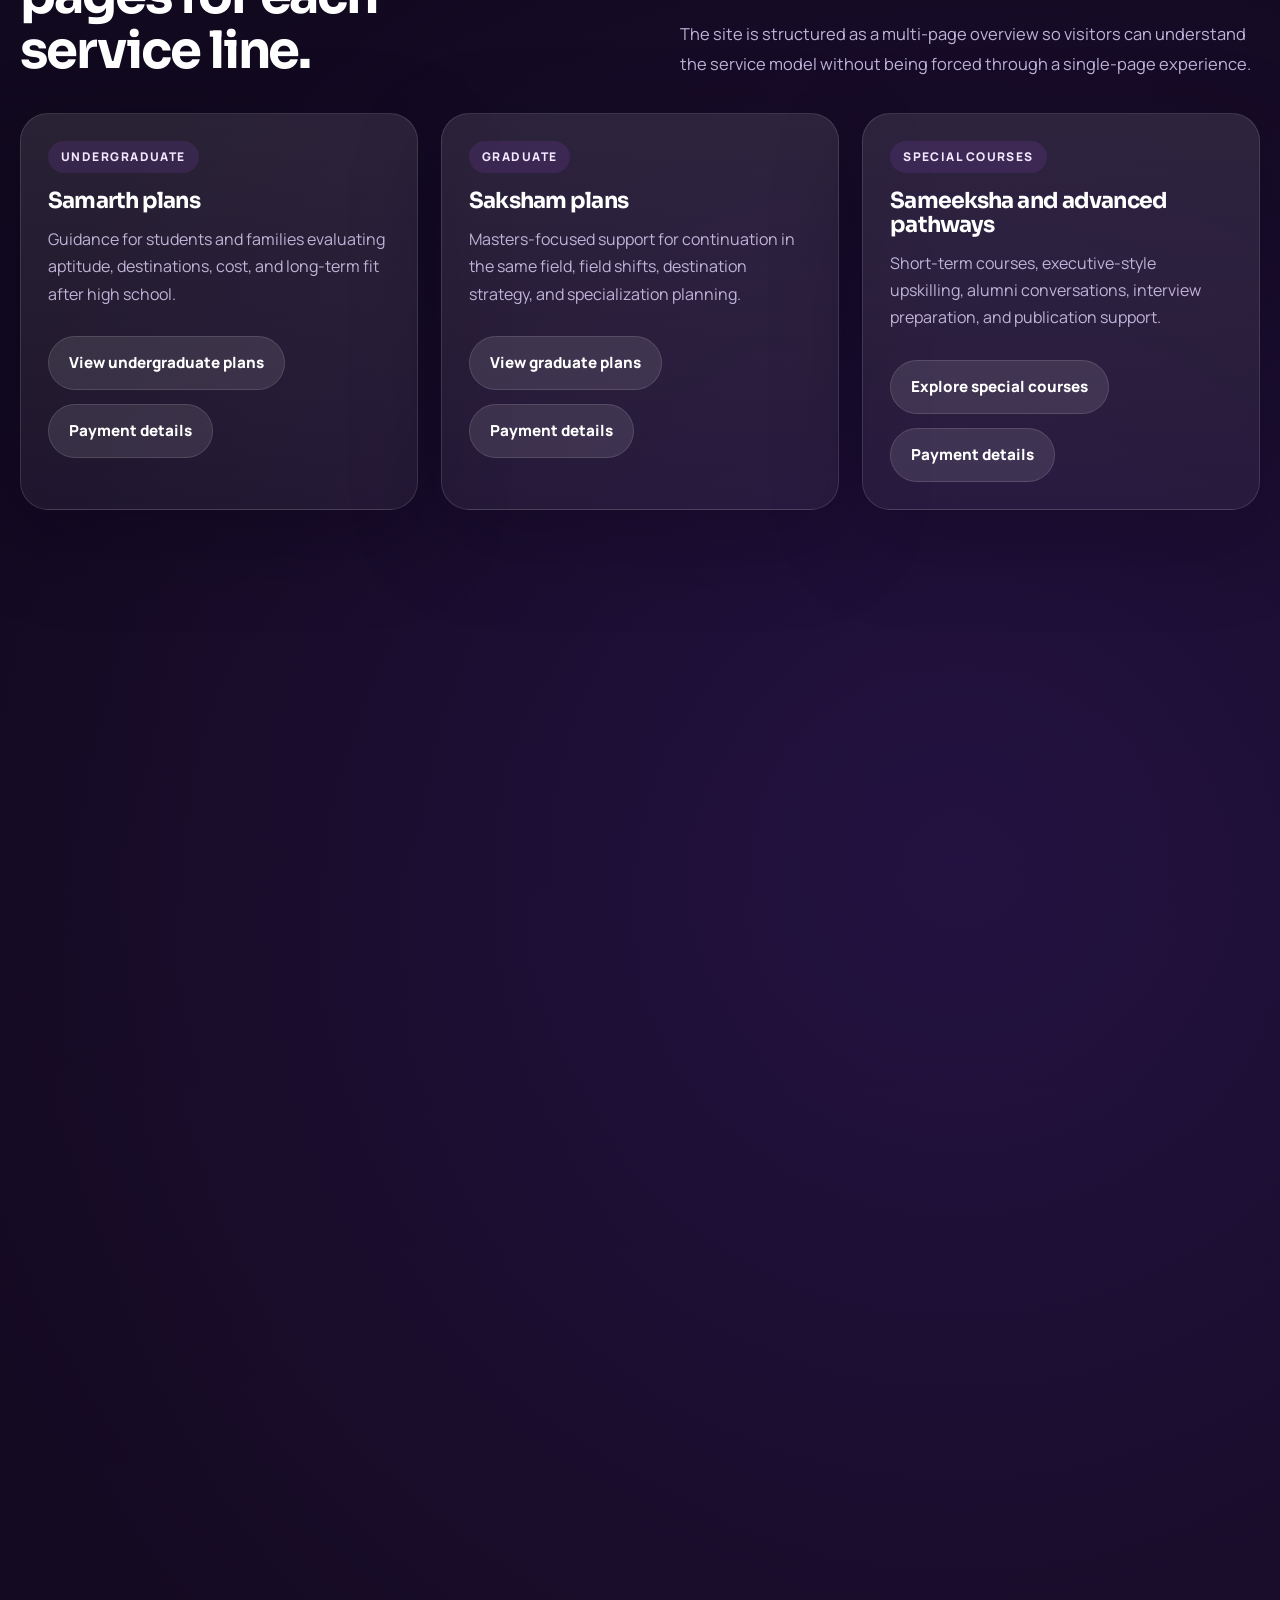
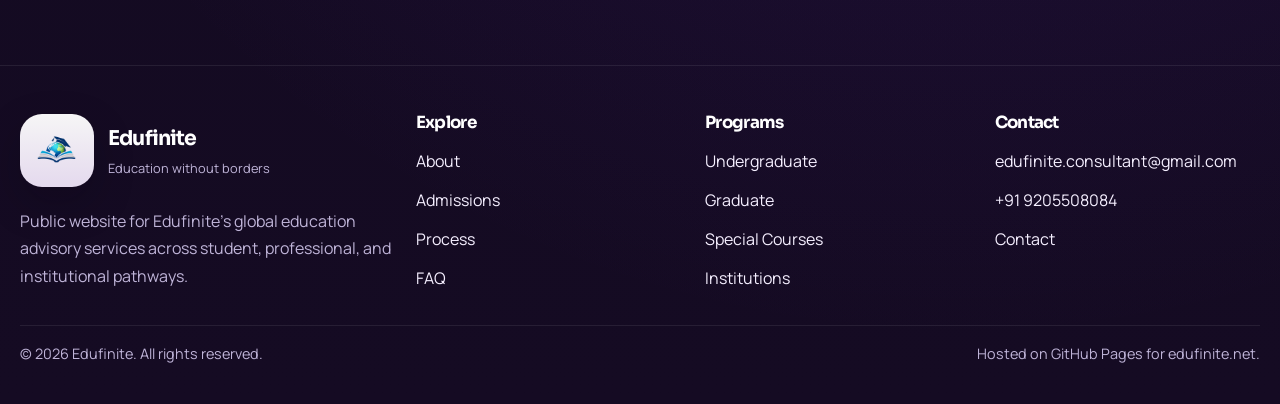
==== commit e86fbd43: "Payment details" ====
--- a/index.html
+++ b/index.html
@@ -27,6 +27,7 @@
         <a href="undergraduate.html">Undergraduate</a>
         <a href="graduate.html">Graduate</a>
         <a href="institutions.html">Institutions</a>
+        <a href="payment.html">Payments</a>
         <a href="contact.html">Contact</a>
       </nav>
       <div class="header-actions">
@@ -43,6 +44,7 @@
             <li><a data-nav-link href="graduate.html">Graduate</a></li>
             <li><a data-nav-link href="special-courses.html">Special Courses</a></li>
             <li><a data-nav-link href="institutions.html">Institutions</a></li>
+            <li><a data-nav-link href="payment.html">Payments</a></li>
             <li><a data-nav-link href="process.html">Process</a></li>
             <li><a data-nav-link href="faq.html">FAQ</a></li>
             <li><a data-nav-link href="contact.html">Contact</a></li>
@@ -232,19 +234,28 @@
             <span class="kicker">Undergraduate</span>
             <h3>Samarth plans</h3>
             <p>Guidance for students and families evaluating aptitude, destinations, cost, and long-term fit after high school.</p>
-            <div class="button-row"><a class="button-secondary" href="undergraduate.html">View undergraduate plans</a></div>
+            <div class="button-row">
+              <a class="button-secondary" href="undergraduate.html">View undergraduate plans</a>
+              <a class="button-secondary" href="payment.html">Payment details</a>
+            </div>
           </article>
           <article class="card reveal">
             <span class="kicker">Graduate</span>
             <h3>Saksham plans</h3>
             <p>Masters-focused support for continuation in the same field, field shifts, destination strategy, and specialization planning.</p>
-            <div class="button-row"><a class="button-secondary" href="graduate.html">View graduate plans</a></div>
+            <div class="button-row">
+              <a class="button-secondary" href="graduate.html">View graduate plans</a>
+              <a class="button-secondary" href="payment.html">Payment details</a>
+            </div>
           </article>
           <article class="card reveal">
             <span class="kicker">Special Courses</span>
             <h3>Sameeksha and advanced pathways</h3>
             <p>Short-term courses, executive-style upskilling, alumni conversations, interview preparation, and publication support.</p>
-            <div class="button-row"><a class="button-secondary" href="special-courses.html">Explore special courses</a></div>
+            <div class="button-row">
+              <a class="button-secondary" href="special-courses.html">Explore special courses</a>
+              <a class="button-secondary" href="payment.html">Payment details</a>
+            </div>
           </article>
         </div>
       </div>
--- a/assets/site.css
+++ b/assets/site.css
@@ -1042,7 +1042,7 @@
 
 .route-grid {
   display: grid;
-  grid-template-columns: repeat(2, minmax(0, 1fr));
+  grid-template-columns: repeat(auto-fit, minmax(280px, 1fr));
   gap: 1.2rem;
 }
 
@@ -1108,6 +1108,151 @@
   font-weight: 800;
 }
 
+.payment-switch {
+  display: flex;
+  flex-wrap: wrap;
+  gap: 0.9rem;
+  margin-top: 1.75rem;
+}
+
+.payment-option {
+  display: inline-flex;
+  align-items: center;
+  justify-content: center;
+  min-height: 3.4rem;
+  padding: 0.9rem 1.25rem;
+  border-radius: 999px;
+  border: 1px solid rgba(124, 58, 237, 0.12);
+  background: rgba(124, 58, 237, 0.05);
+  color: #24193b;
+  font-weight: 800;
+  cursor: pointer;
+  transition: transform 0.2s ease, border-color 0.2s ease, background 0.2s ease, box-shadow 0.2s ease;
+}
+
+.payment-option:hover,
+.payment-option.is-active {
+  transform: translateY(-1px);
+  background: linear-gradient(135deg, #f4d6ff 0%, #c084fc 42%, #7c3aed 100%);
+  color: #14081f;
+  border-color: rgba(124, 58, 237, 0.28);
+  box-shadow: 0 16px 36px rgba(124, 58, 237, 0.18);
+}
+
+.payment-panels {
+  margin-top: 2rem;
+}
+
+.payment-panel {
+  display: none;
+}
+
+.payment-panel.is-active {
+  display: block;
+}
+
+.payment-layout {
+  display: grid;
+  grid-template-columns: minmax(0, 0.95fr) minmax(300px, 0.85fr);
+  gap: 1.4rem;
+  align-items: stretch;
+}
+
+.payment-box {
+  min-height: 100%;
+}
+
+.payment-box h3 {
+  margin-bottom: 0.8rem;
+}
+
+.payment-box p + p,
+.payment-box ul,
+.payment-box .button-row {
+  margin-top: 1rem;
+}
+
+.qr-preview {
+  display: grid;
+  place-items: center;
+  min-height: 30rem;
+  border-radius: var(--radius);
+  border: 1px solid rgba(124, 58, 237, 0.14);
+  background: linear-gradient(180deg, rgba(255, 255, 255, 0.94), rgba(250, 246, 255, 0.96));
+  box-shadow: 0 20px 60px rgba(16, 38, 58, 0.08);
+  overflow: hidden;
+  position: relative;
+  padding: 1.25rem;
+}
+
+.qr-preview::after {
+  content: "";
+  position: absolute;
+  inset: 0;
+  background:
+    linear-gradient(180deg, rgba(255, 255, 255, 0.02), rgba(255, 255, 255, 0.08)),
+    radial-gradient(circle at top right, rgba(168, 85, 247, 0.12), transparent 34%);
+}
+
+.qr-preview-image {
+  position: relative;
+  z-index: 1;
+  width: 100%;
+  max-width: 28rem;
+  max-height: 32rem;
+  object-fit: contain;
+  border-radius: 28px;
+  box-shadow: 0 18px 48px rgba(16, 38, 58, 0.12);
+}
+
+.qr-preview-note {
+  position: absolute;
+  z-index: 1;
+  left: 1rem;
+  right: 1rem;
+  bottom: 1rem;
+  padding: 1rem 1.1rem;
+  border-radius: 18px;
+  background: rgba(255, 255, 255, 0.9);
+  border: 1px solid rgba(124, 58, 237, 0.12);
+  color: #24193b;
+  font-weight: 700;
+}
+
+.payment-list,
+.bank-grid {
+  margin: 1rem 0 0;
+  padding: 0;
+  list-style: none;
+  display: grid;
+  gap: 0.85rem;
+}
+
+.bank-grid li {
+  padding: 1rem 1.05rem;
+  border-radius: 18px;
+  background: rgba(124, 58, 237, 0.05);
+  border: 1px solid rgba(124, 58, 237, 0.1);
+  color: var(--paper-text);
+}
+
+.bank-label {
+  display: block;
+  margin-bottom: 0.2rem;
+  color: var(--accent-strong);
+  font-size: 0.78rem;
+  font-weight: 800;
+  letter-spacing: 0.1em;
+  text-transform: uppercase;
+}
+
+.payment-placeholder {
+  padding: 1.1rem 1.15rem;
+  border-radius: 18px;
+  background: rgba(124, 58, 237, 0.05);
+  border: 1px dashed rgba(124, 58, 237, 0.18);
+}
+
 .portal-card {
   position: relative;
   overflow: hidden;
@@ -1503,6 +1648,7 @@
   .grid-2,
   .split-grid,
   .portal-grid,
+  .payment-layout,
   .route-grid,
   .footer-grid {
     grid-template-columns: 1fr;
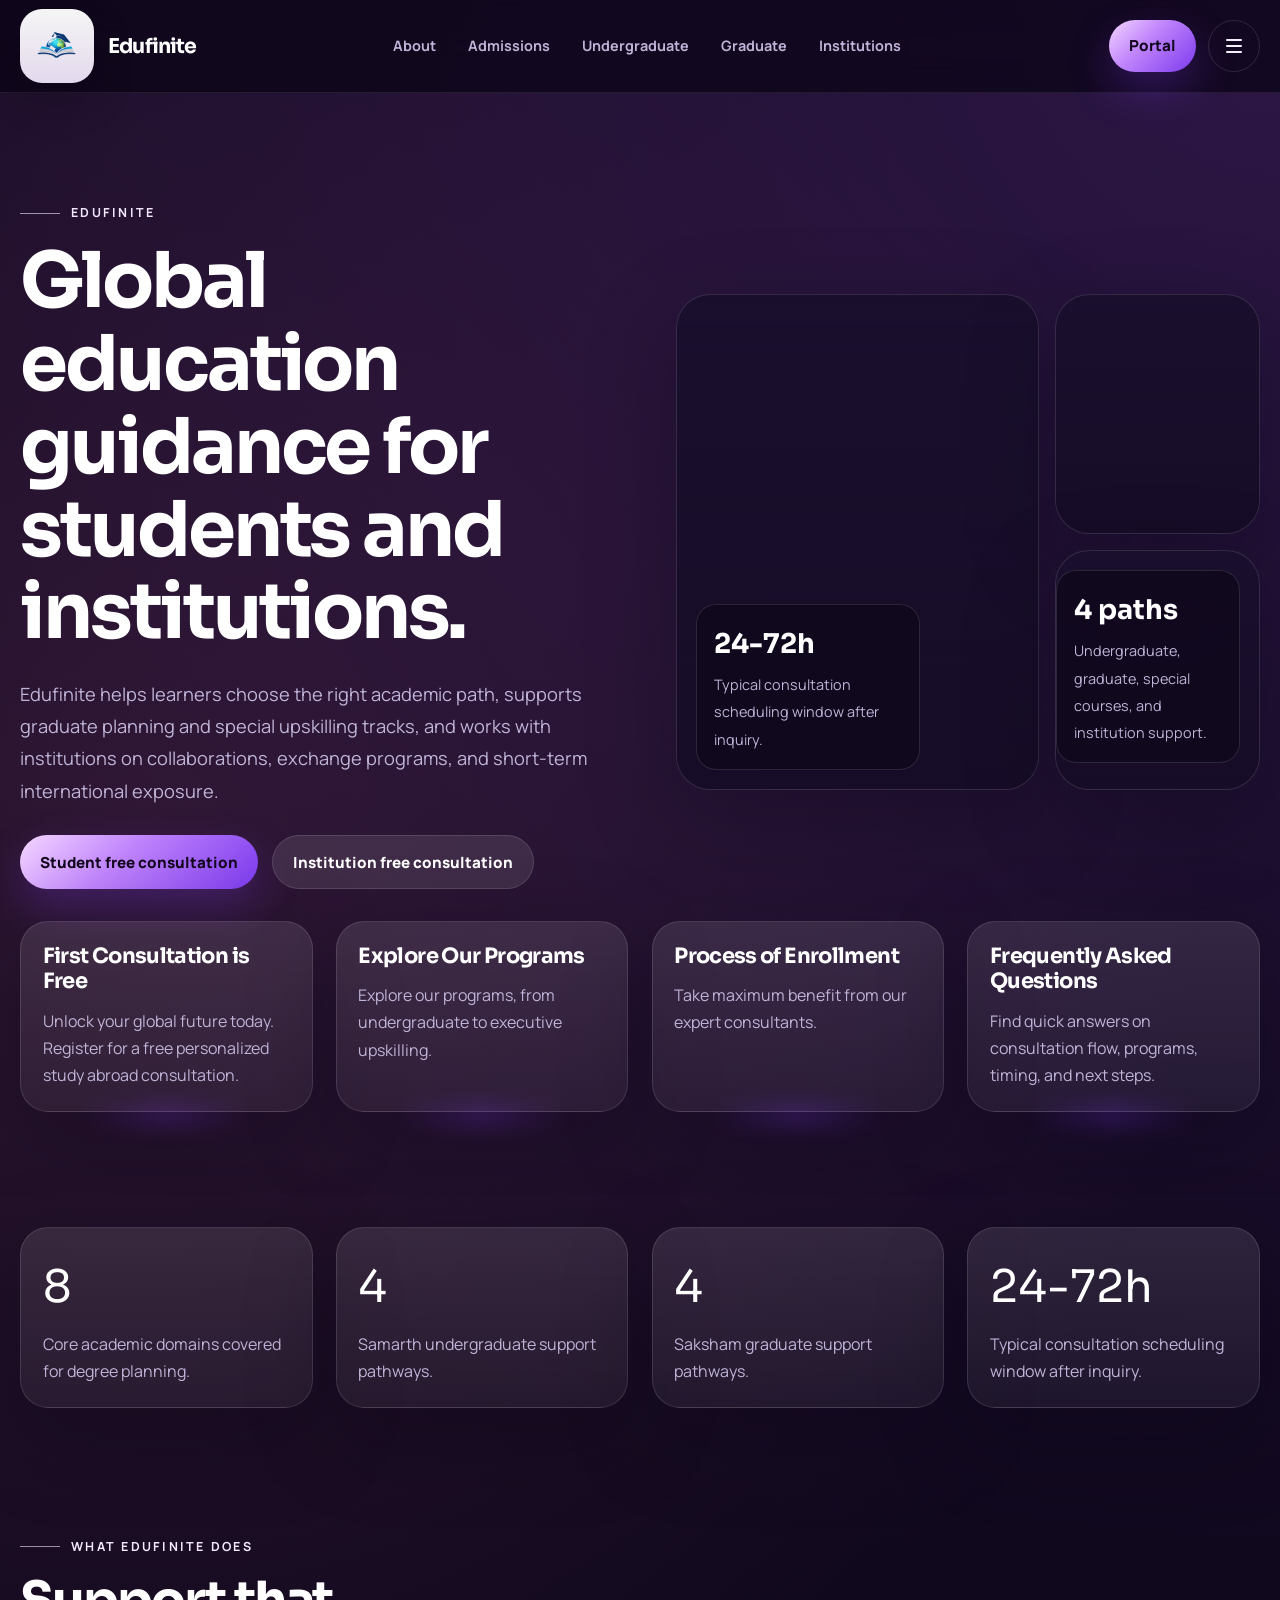
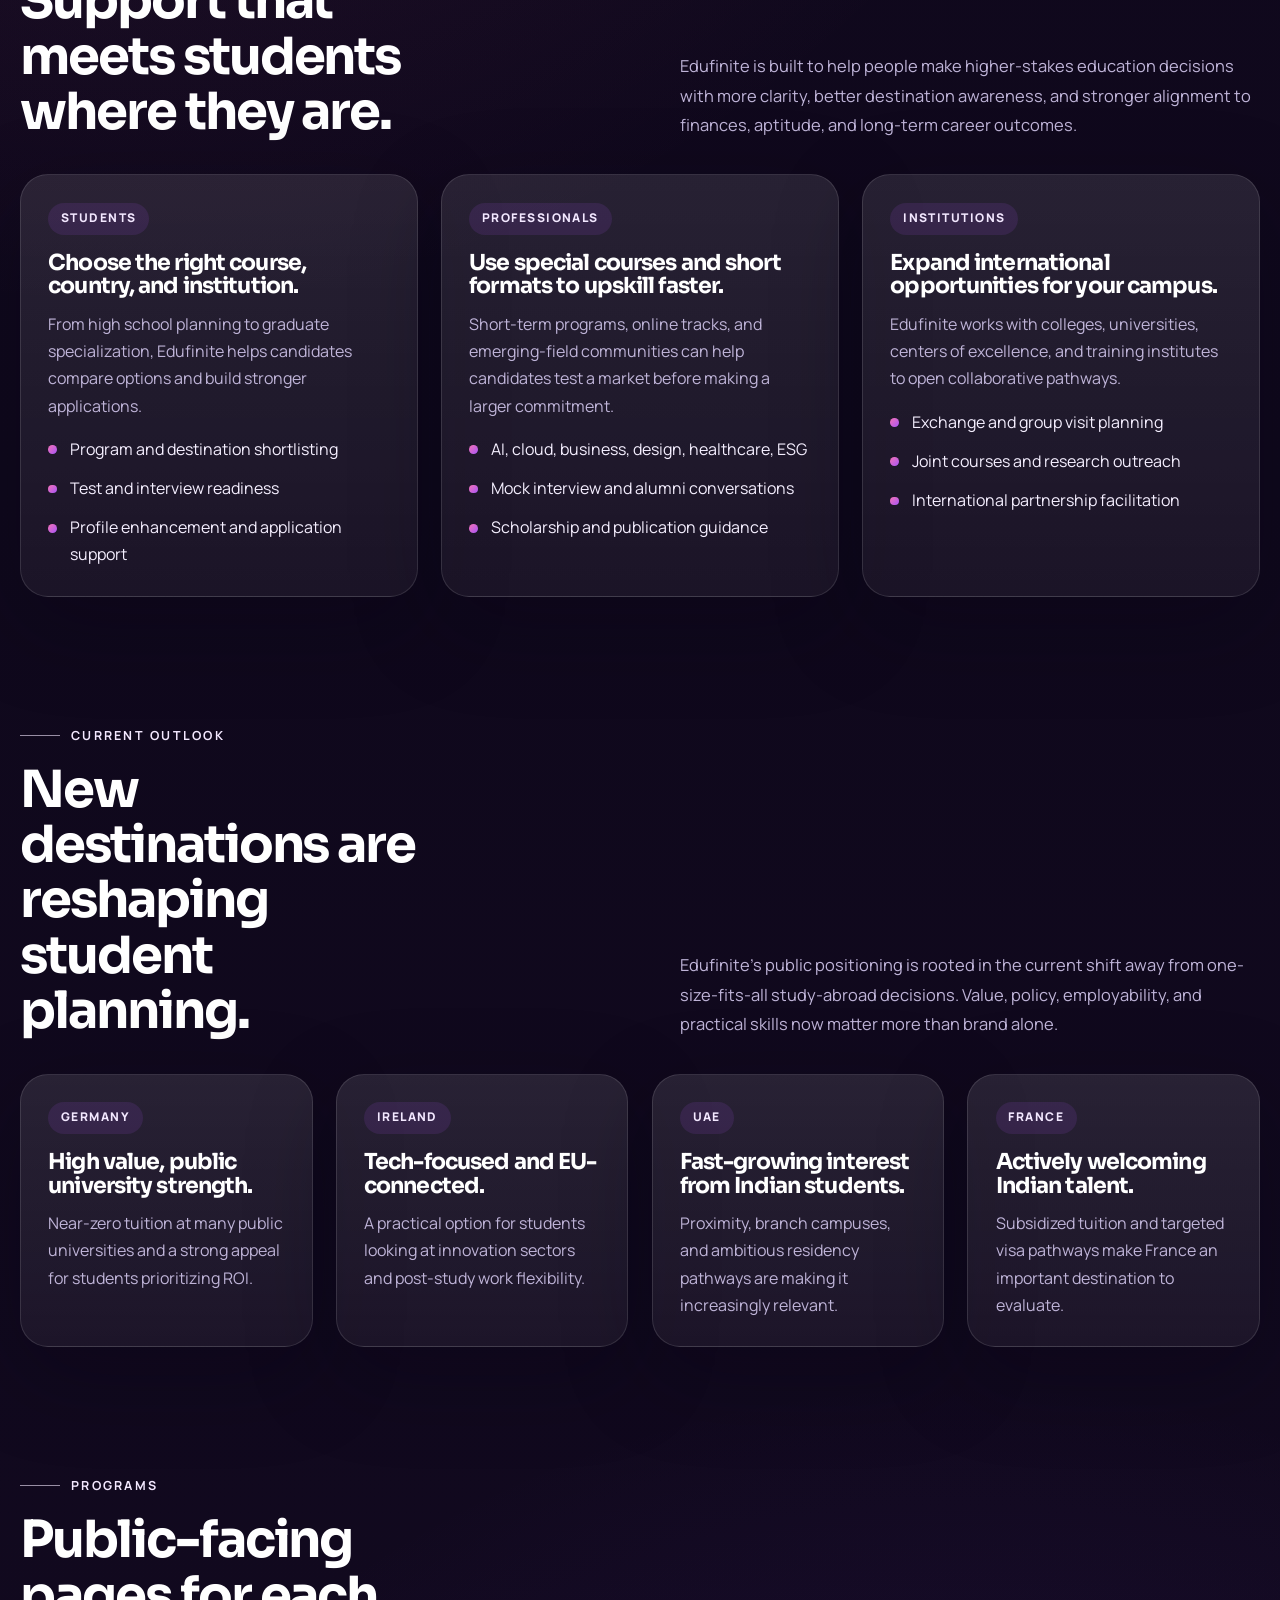
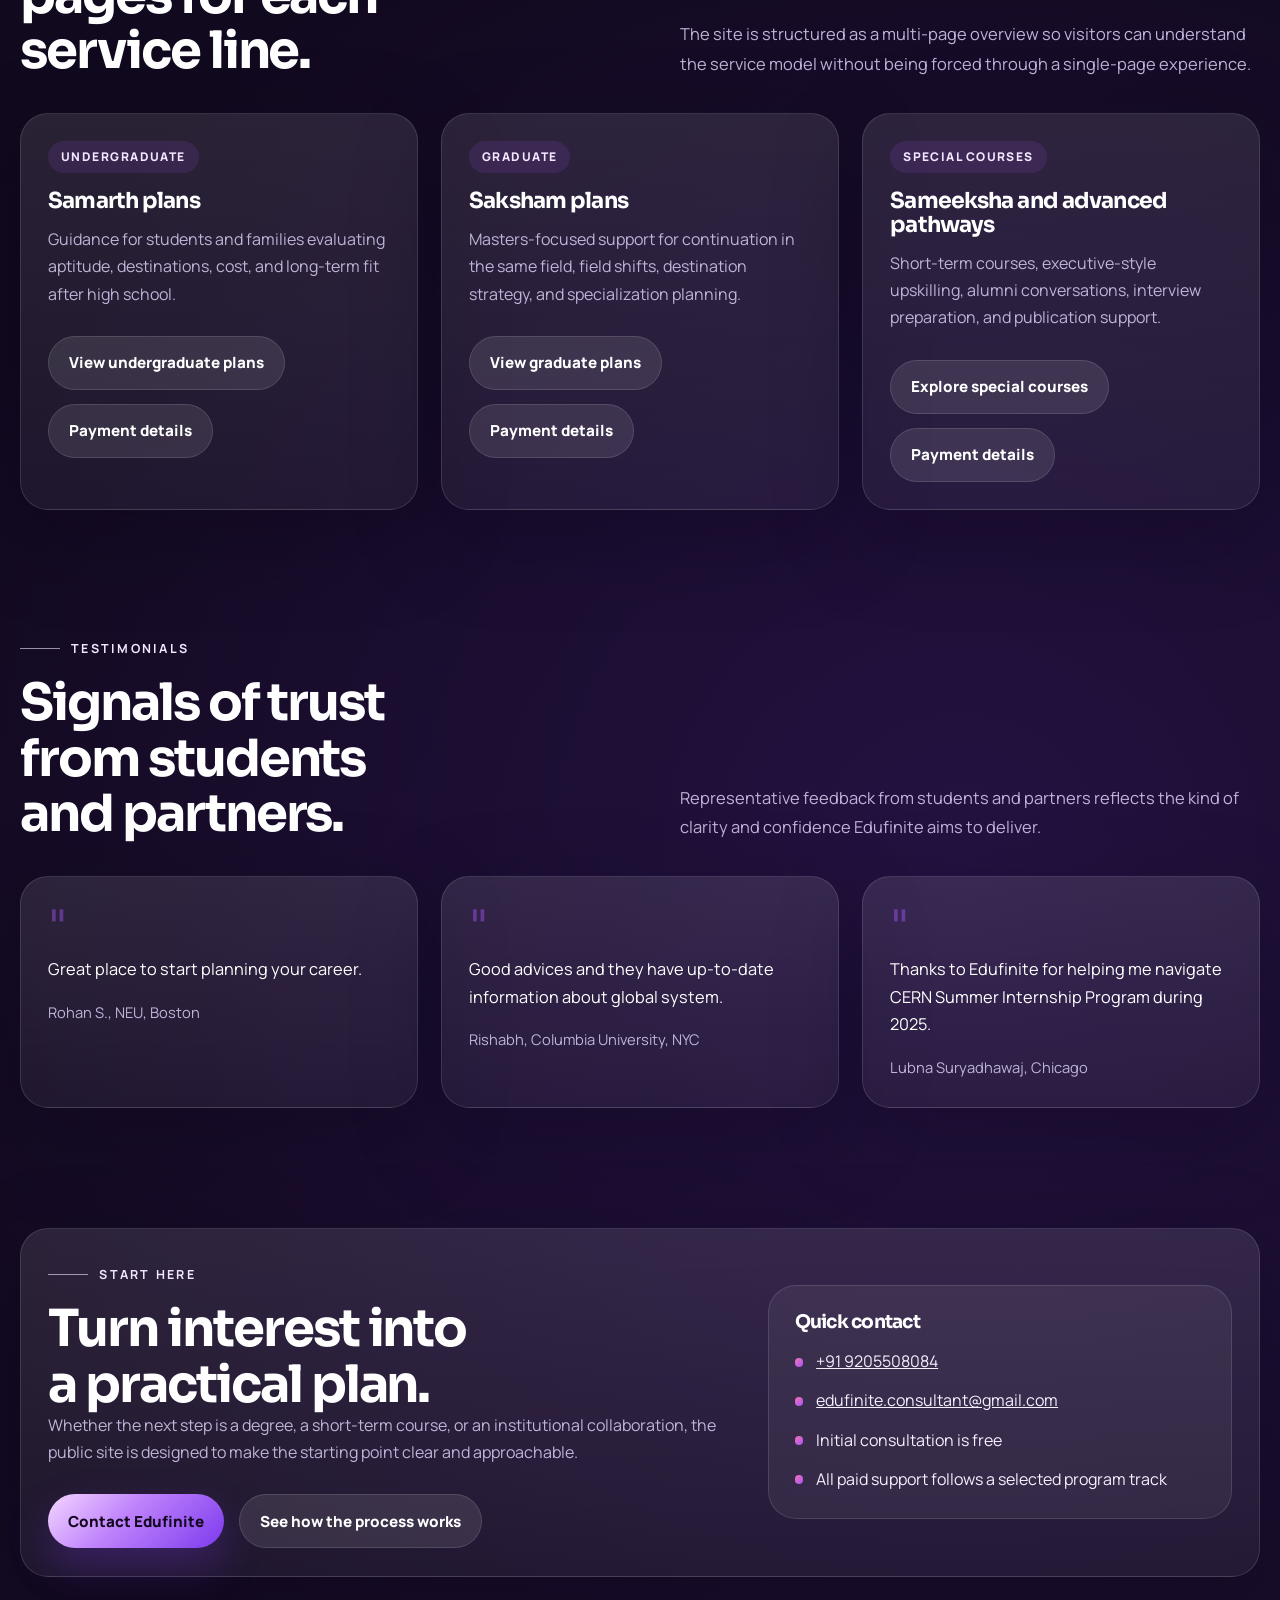
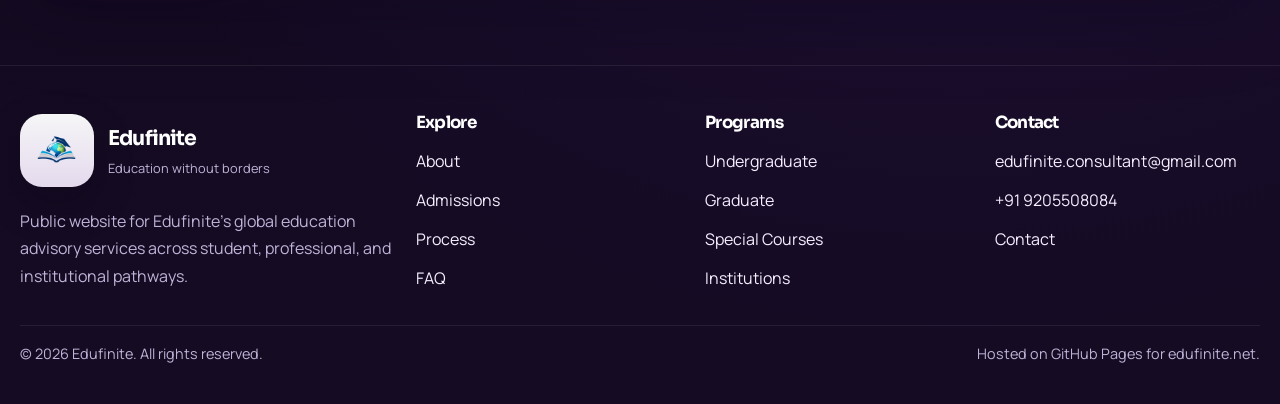
==== commit 5d551043: "Dummy portal" ====
--- a/index.html
+++ b/index.html
@@ -31,7 +31,7 @@
         <a href="contact.html">Contact</a>
       </nav>
       <div class="header-actions">
-        <a class="button portal-button" href="https://portal.edufinite.net">Portal</a>
+        <a class="button portal-button" href="https://edufiniteinfra.github.io/portal">Portal</a>
         <button class="nav-toggle" type="button" aria-expanded="false" aria-label="Toggle navigation" data-nav-toggle><span class="nav-toggle-icon" aria-hidden="true"></span></button>
       </div>
       <div class="nav" data-nav>
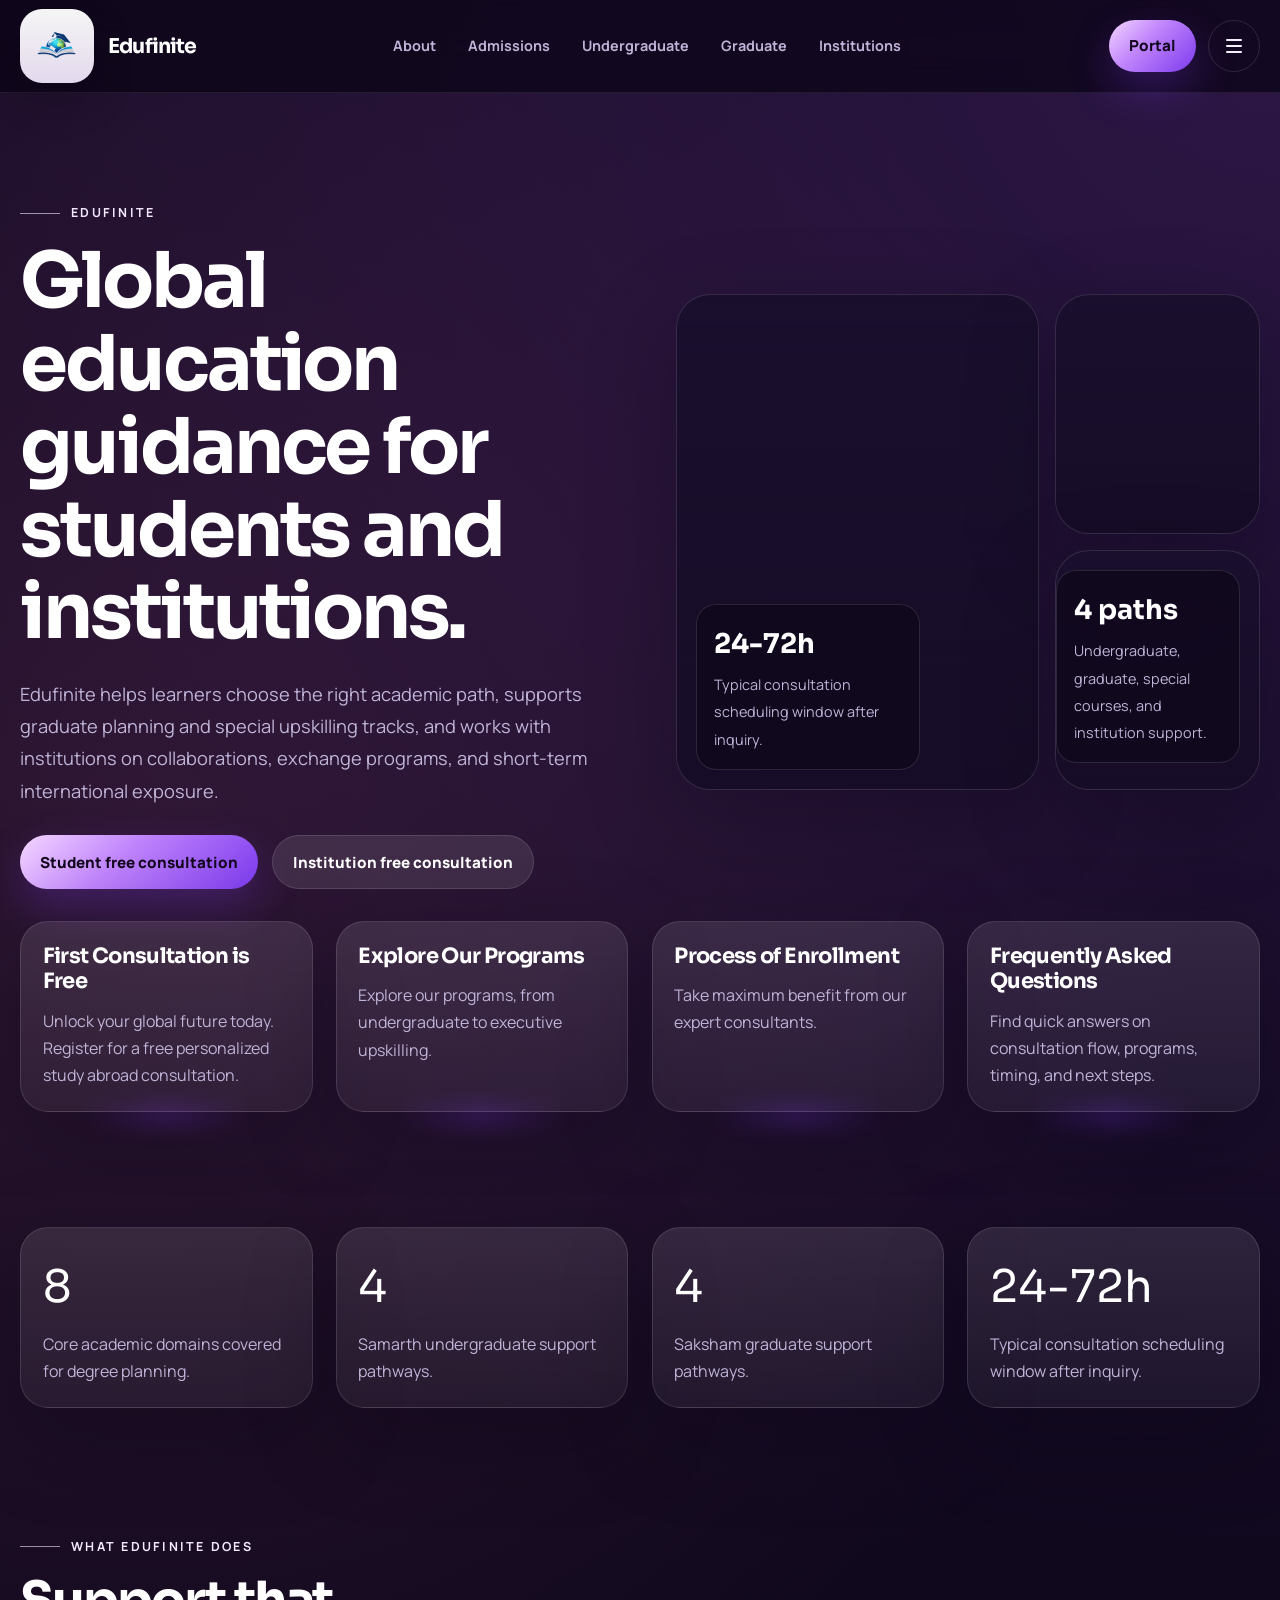
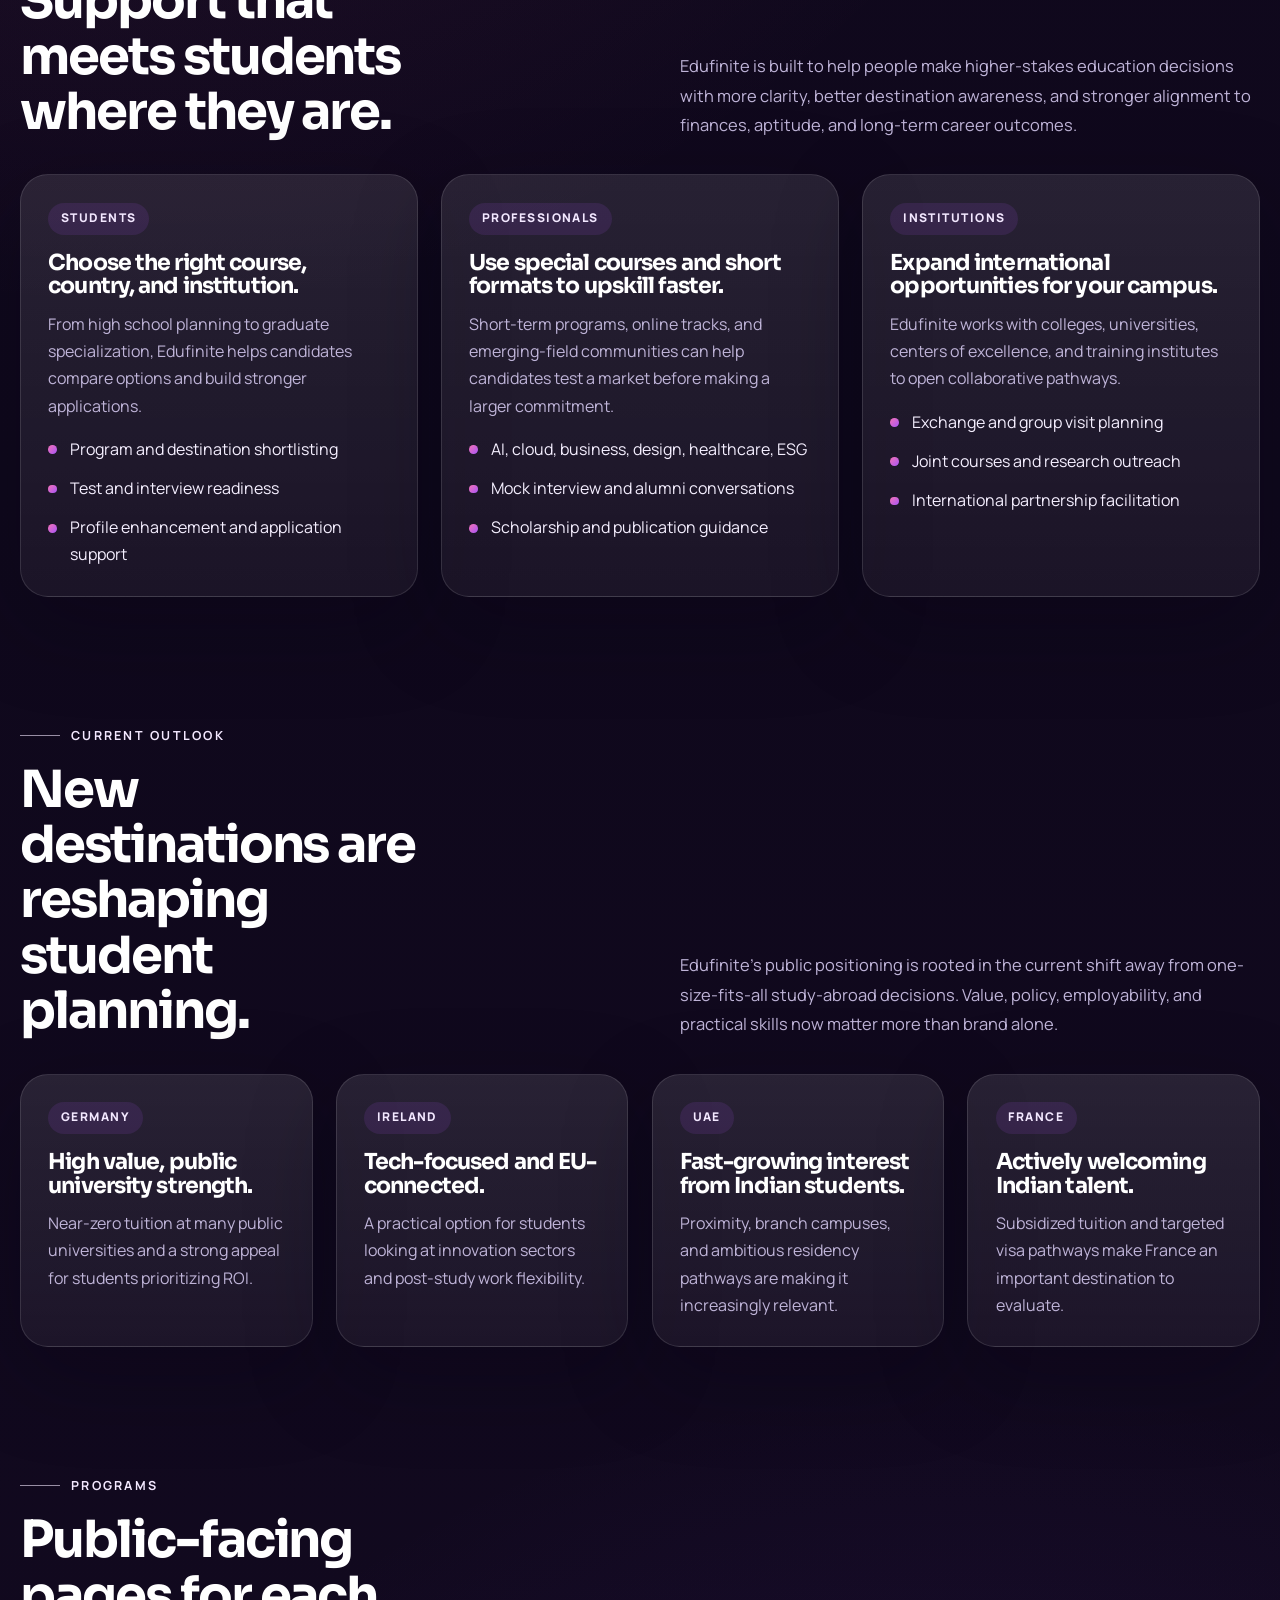
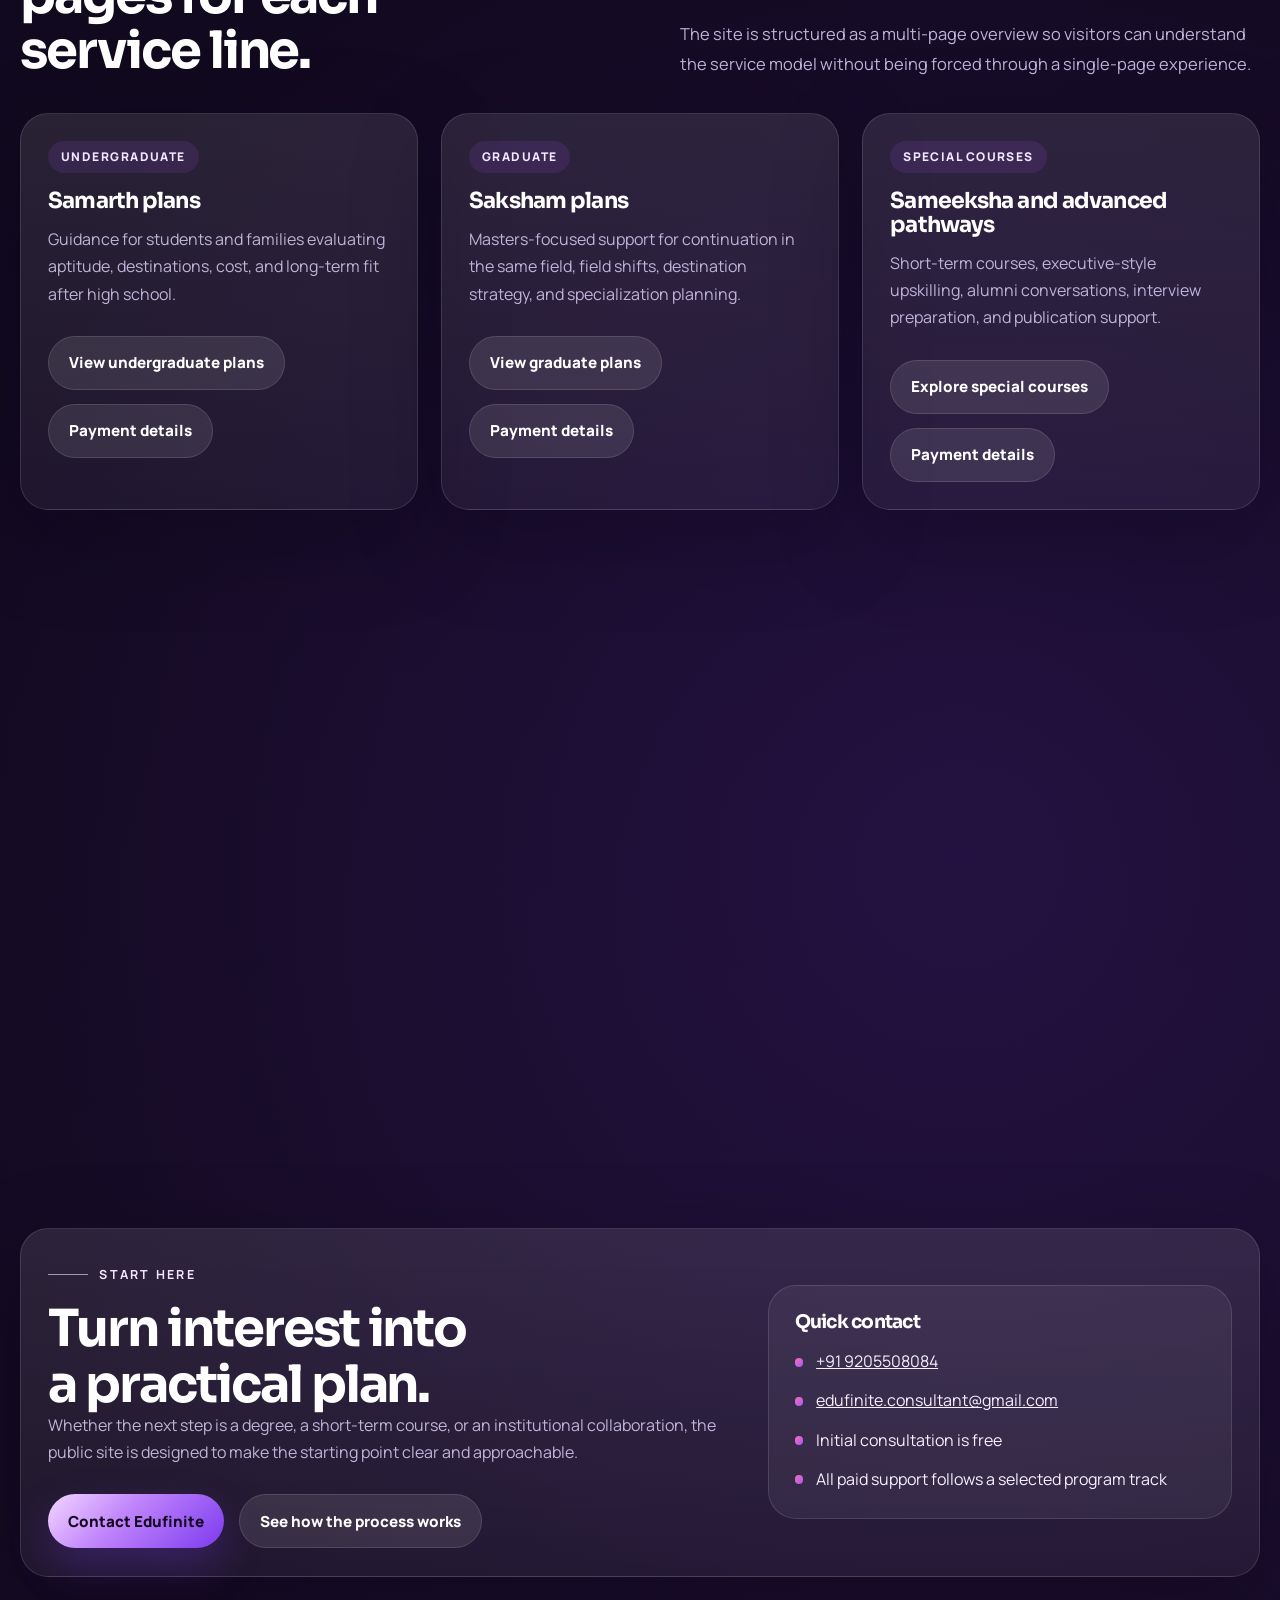
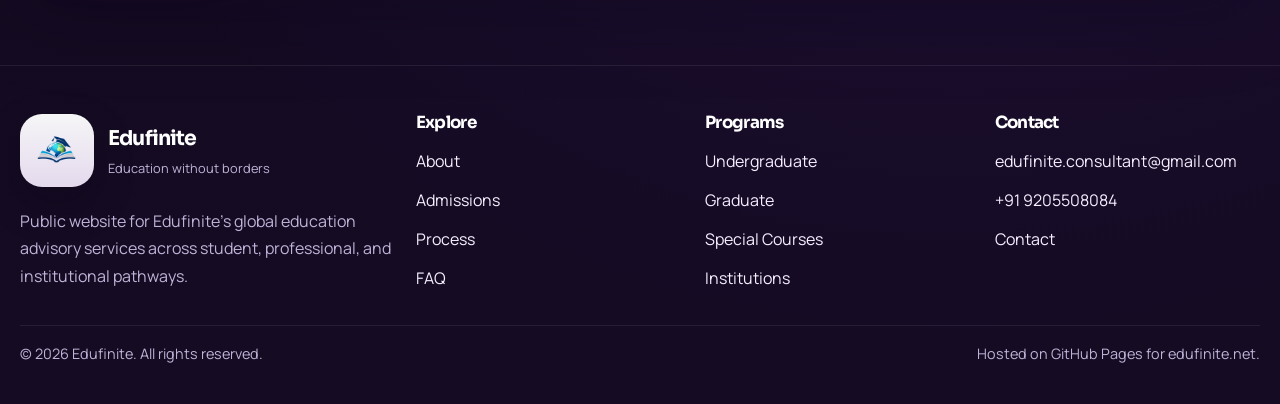
==== commit 68a3996d: "Update portal links to new domain" ====
--- a/index.html
+++ b/index.html
@@ -31,7 +31,7 @@
         <a href="contact.html">Contact</a>
       </nav>
       <div class="header-actions">
-        <a class="button portal-button" href="https://edufiniteinfra.github.io/portal">Portal</a>
+        <a class="button portal-button" href="https://portal.edufinite.net">Portal</a>
         <button class="nav-toggle" type="button" aria-expanded="false" aria-label="Toggle navigation" data-nav-toggle><span class="nav-toggle-icon" aria-hidden="true"></span></button>
       </div>
       <div class="nav" data-nav>
